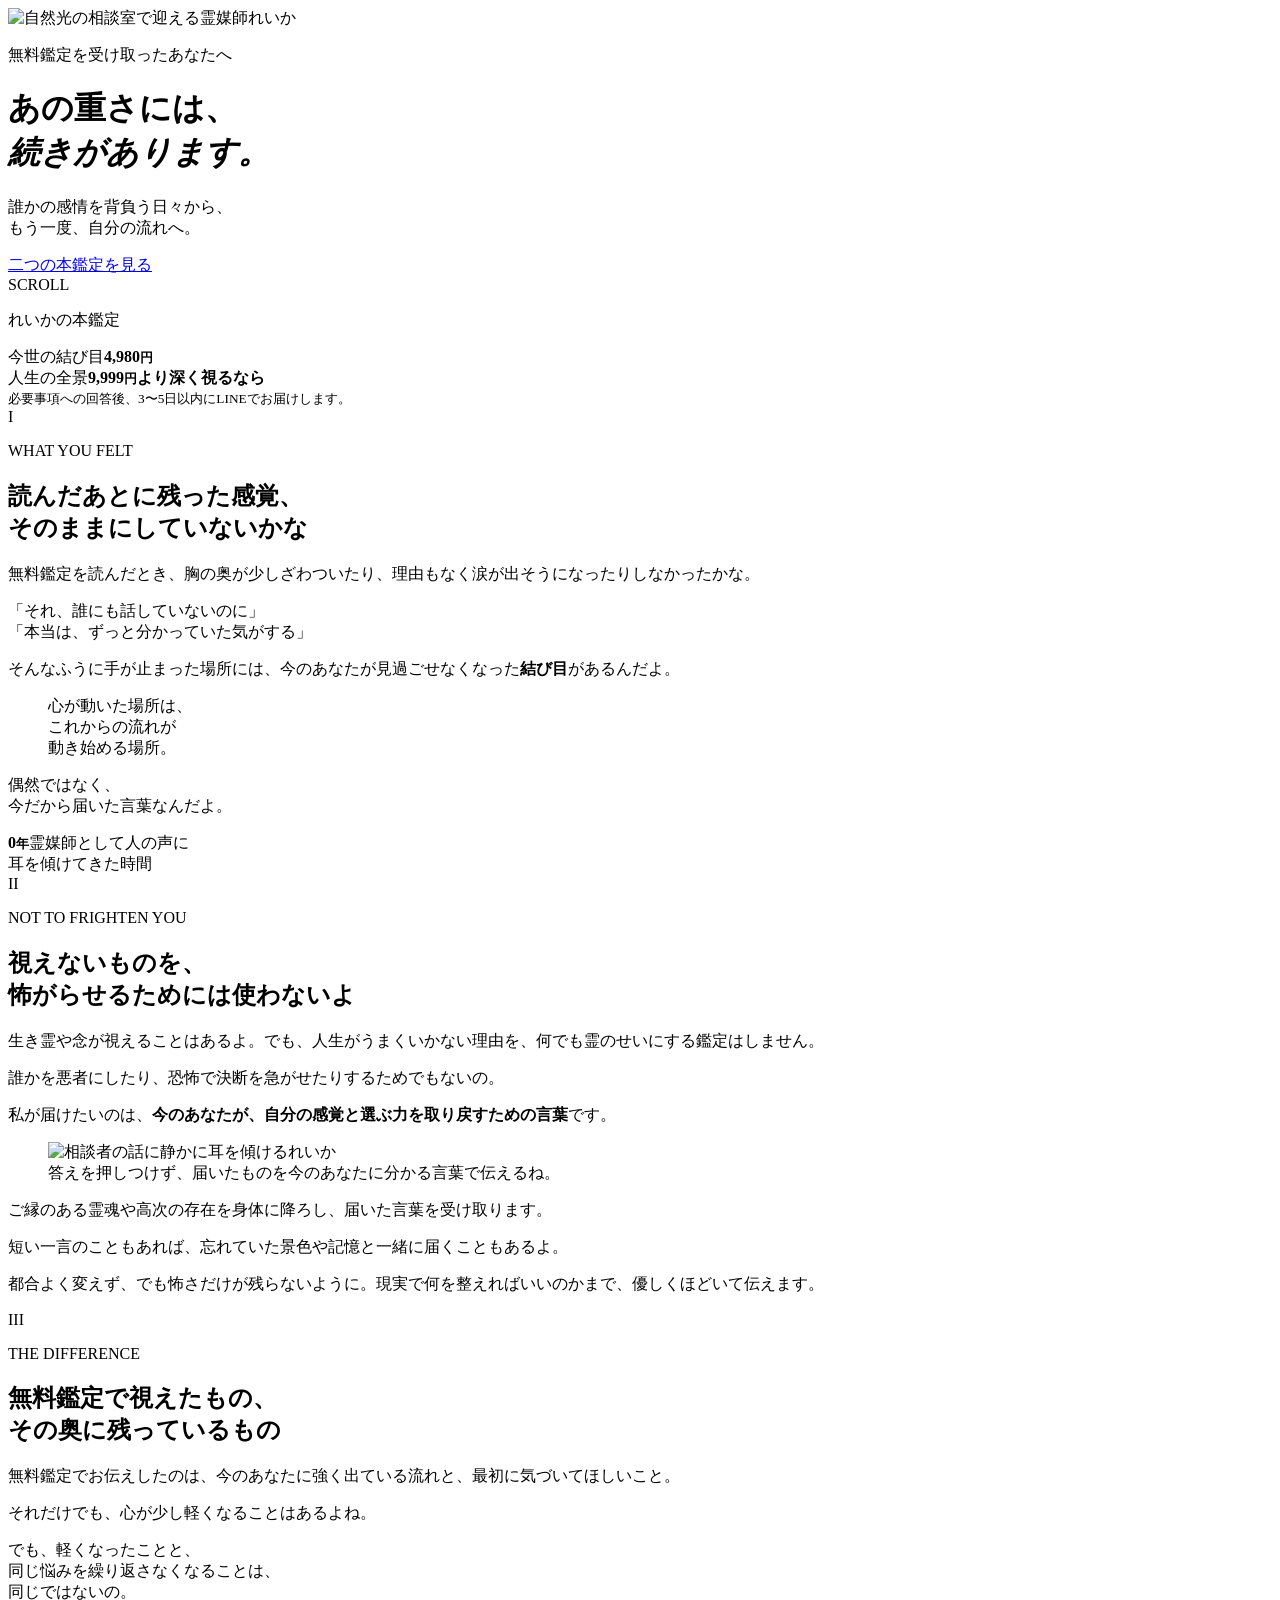
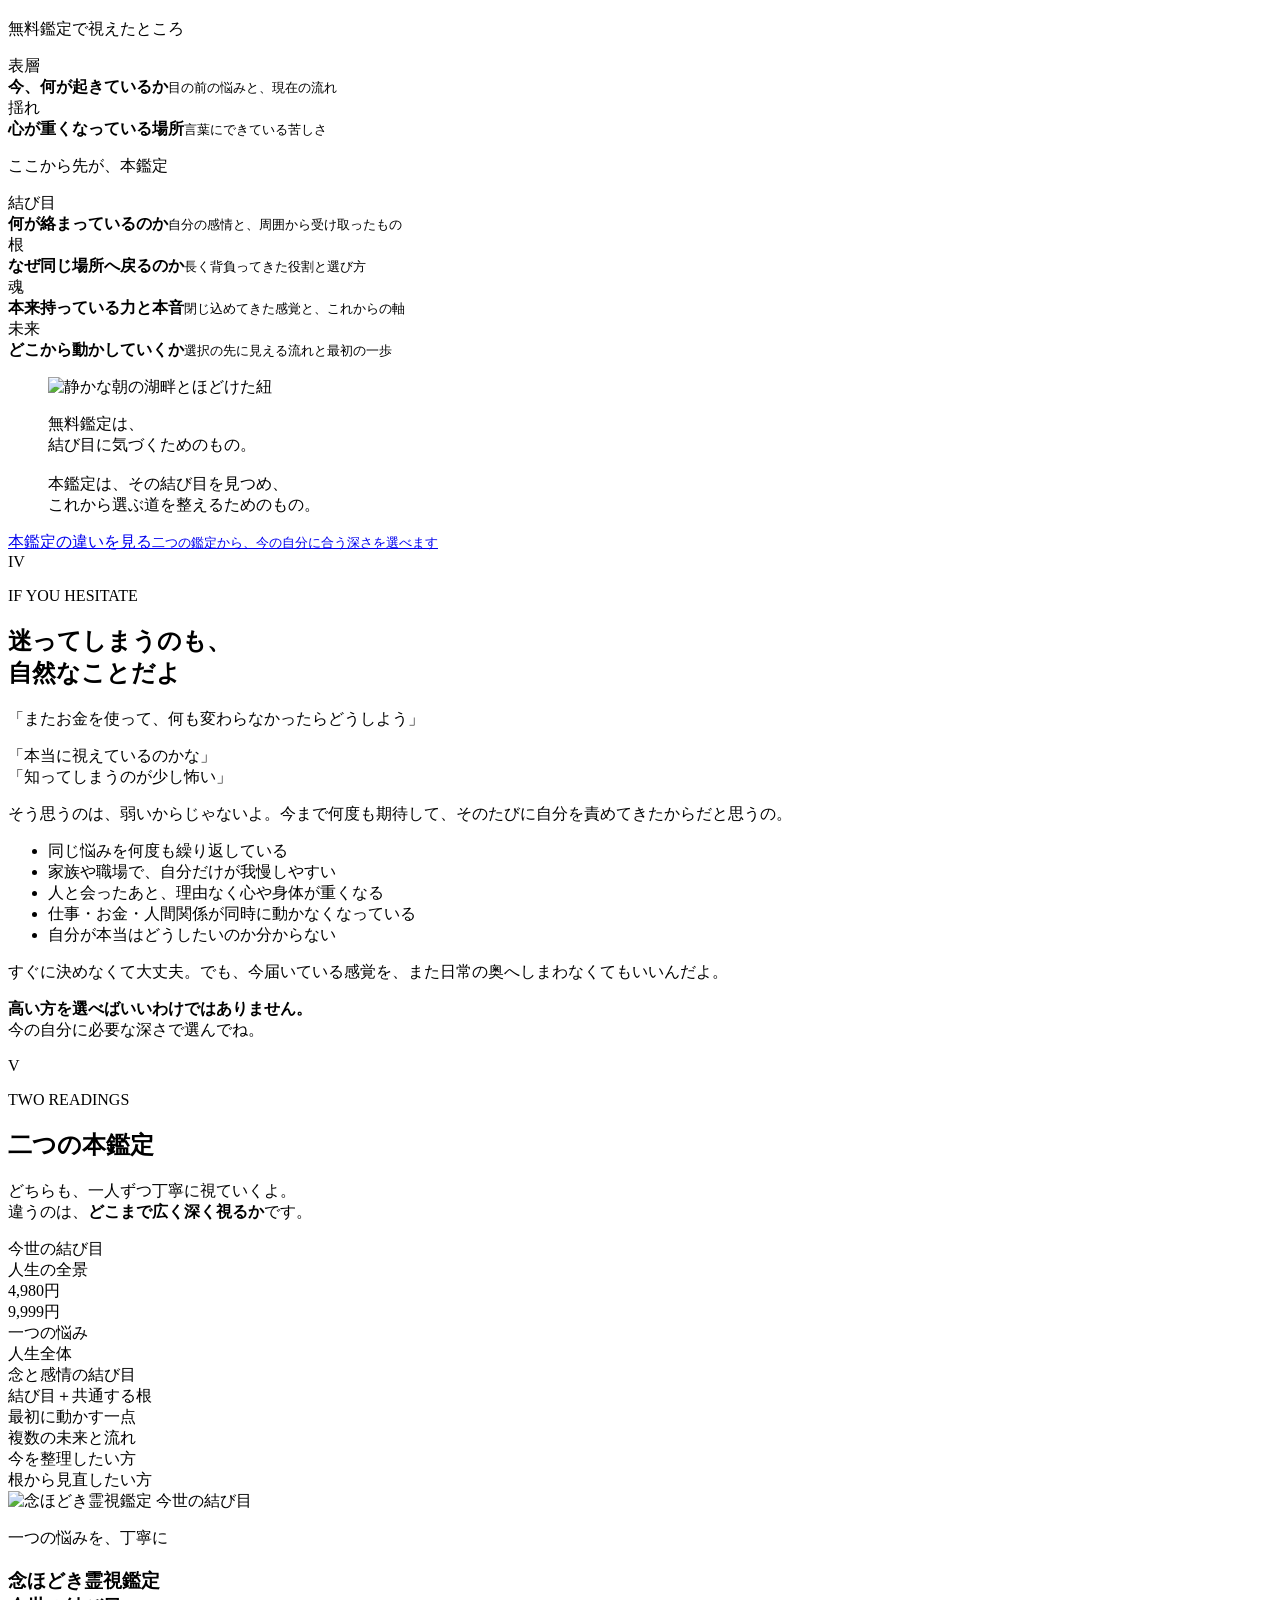
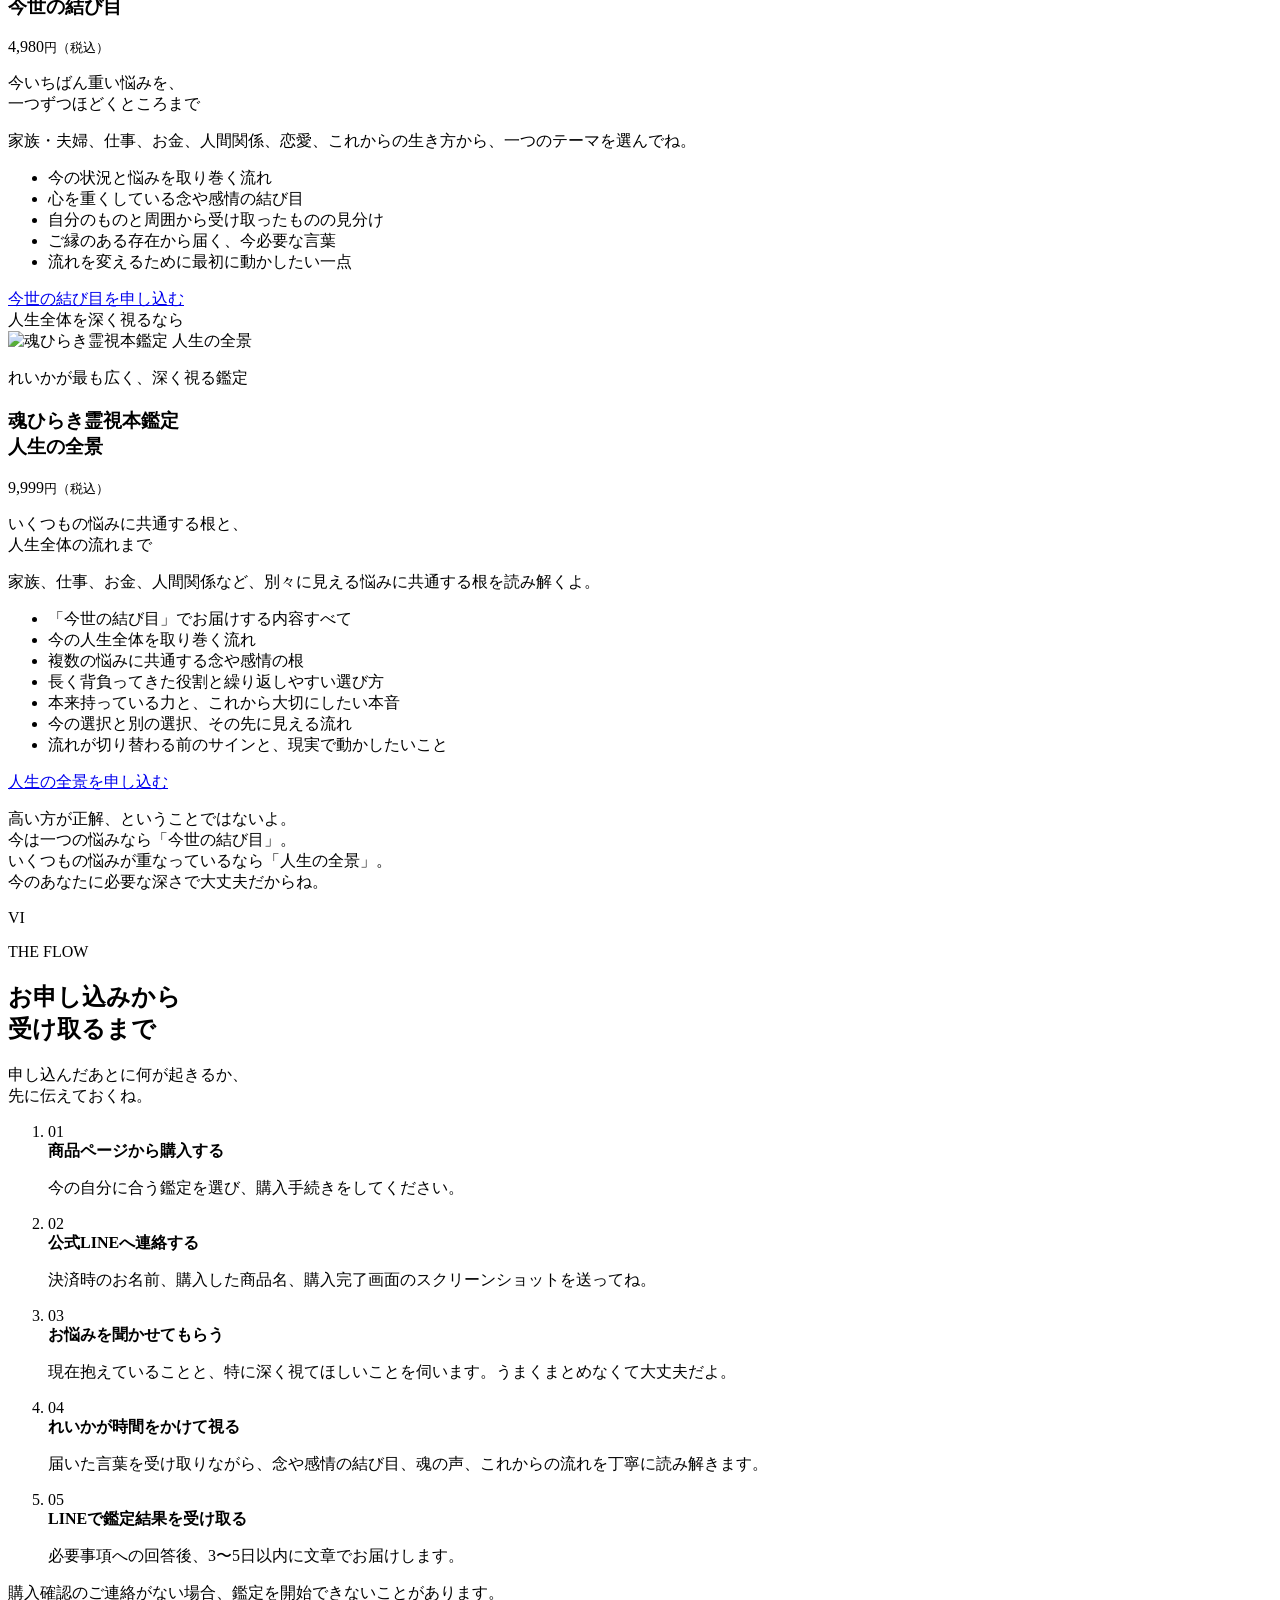
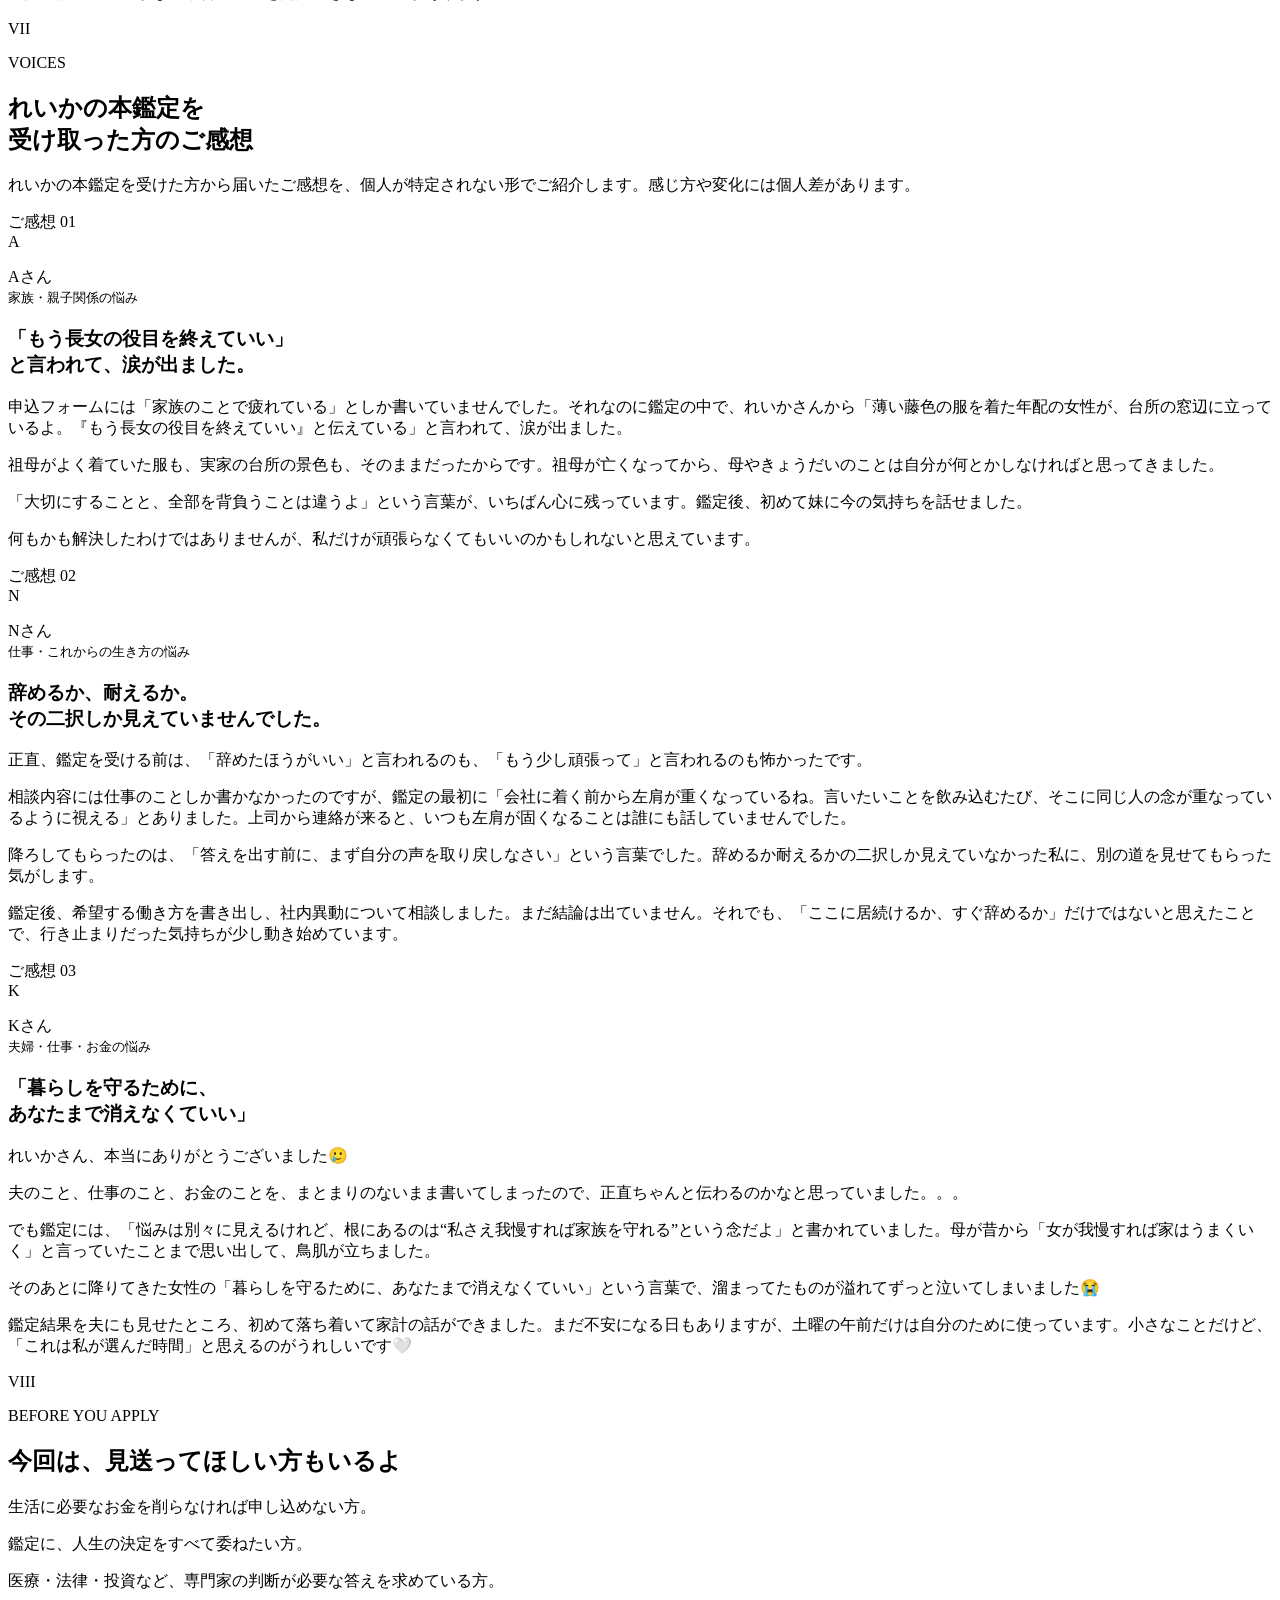
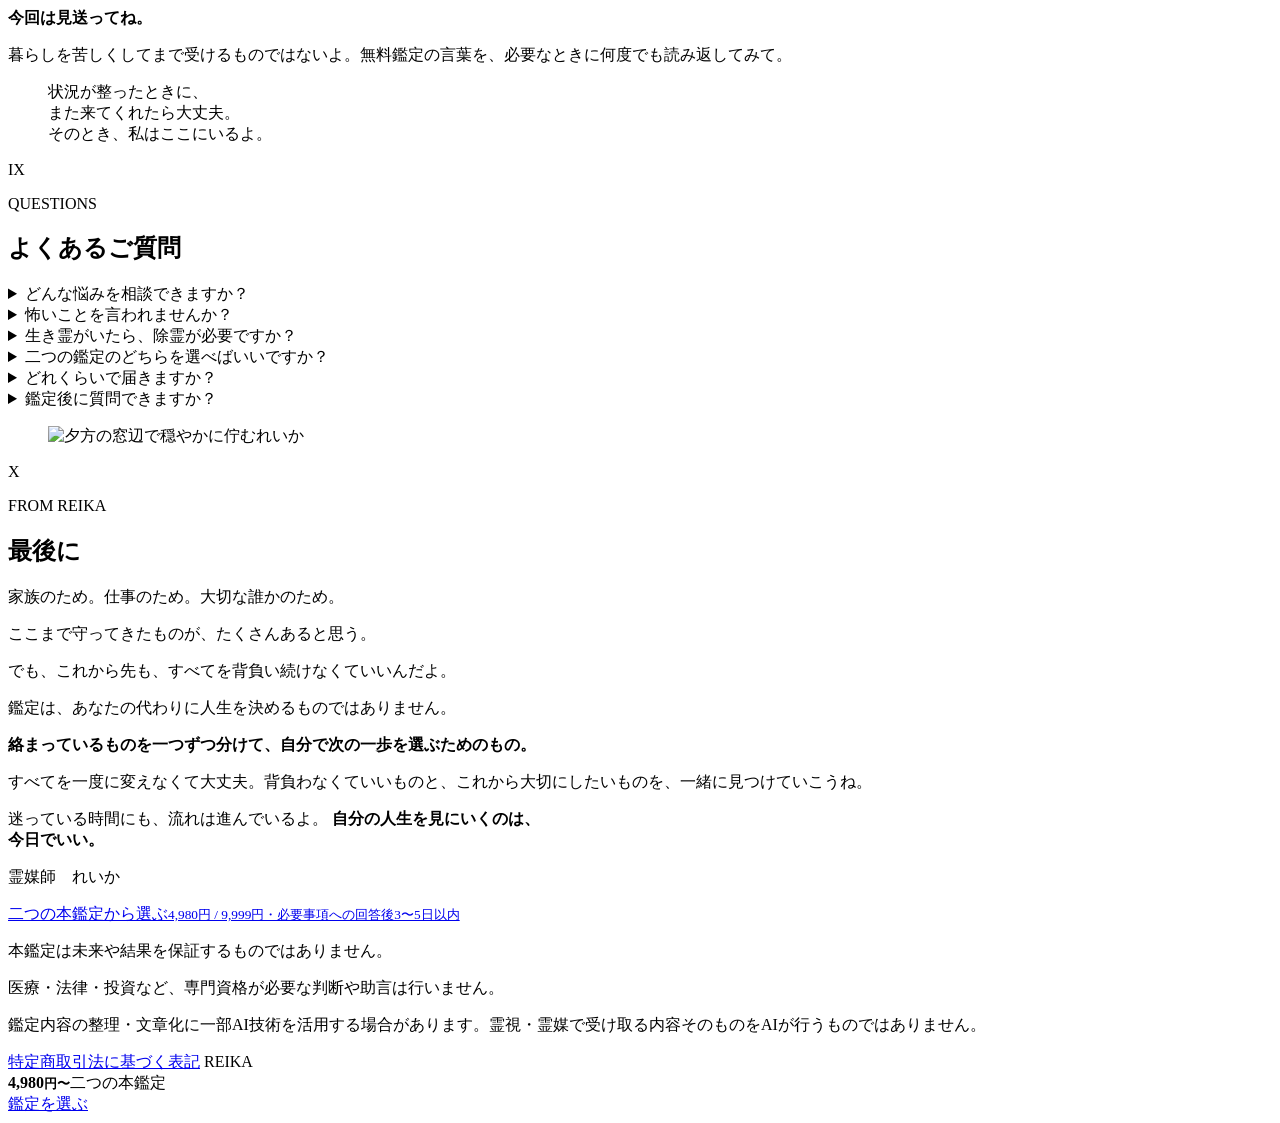
==== index.html @ b79a250b "Initialize Reika landing page" ====
<!doctype html>
<html lang="ja">
<head>
  <meta charset="utf-8">
  <meta name="viewport" content="width=device-width, initial-scale=1, viewport-fit=cover">
  <meta name="description" content="無料鑑定を受け取った方へ。霊媒師れいかが、今の重さの結び目と人生全体の流れを丁寧に視る二つの本鑑定をご案内します。">
  <meta name="theme-color" content="#0b1218">
  <title>れいかの本鑑定｜無料鑑定を受け取ったあなたへ</title>
  <link rel="icon" type="image/svg+xml" href="data:image/svg+xml,%3Csvg%20xmlns='http://www.w3.org/2000/svg'%20viewBox='0%200%2064%2064'%3E%3Crect%20width='64'%20height='64'%20rx='14'%20fill='%230b1218'/%3E%3Cpath%20d='M18%2039c10-19%2025-19%2028-14-10%201-17%207-18%2018'%20fill='none'%20stroke='%23d5bd84'%20stroke-width='3'%20stroke-linecap='round'/%3E%3Ccircle%20cx='42'%20cy='22'%20r='3'%20fill='%23d5bd84'/%3E%3C/svg%3E">
  <link rel="preconnect" href="https://fonts.googleapis.com">
  <link rel="preconnect" href="https://fonts.gstatic.com" crossorigin>
  <link href="https://fonts.googleapis.com/css2?family=Cormorant+Garamond:wght@400;500;600&amp;family=Noto+Sans+JP:wght@400;500;600;700&amp;family=Shippori+Mincho+B1:wght@400;500;600;700;800&amp;display=swap" rel="stylesheet">
  <link rel="stylesheet" href="styles.css">
</head>
<body>
  <div class="progress" aria-hidden="true"><span id="progressBar"></span></div>

  <header class="hero" id="top">
    <div class="hero-photo">
      <img src="assets/reika-trust.jpg" alt="自然光の相談室で迎える霊媒師れいか" width="1536" height="1024">
    </div>
    <div class="hero-copy reveal">
      <p class="kicker">無料鑑定を受け取ったあなたへ</p>
      <h1>あの重さには、<br><em>続きがあります。</em></h1>
      <p class="hero-lead">誰かの感情を背負う日々から、<br>もう一度、自分の流れへ。</p>
      <a class="ghost-link" href="#readings">二つの本鑑定を見る</a>
      <div class="scroll" aria-hidden="true"><span>SCROLL</span><i></i></div>
    </div>
  </header>

  <aside class="price-peek reveal" aria-label="本鑑定の価格">
    <p>れいかの本鑑定</p>
    <div class="peek-grid">
      <div><span>今世の結び目</span><strong>4,980<small>円</small></strong></div>
      <div class="featured"><span>人生の全景</span><strong>9,999<small>円</small></strong><b>より深く視るなら</b></div>
    </div>
    <small>必要事項への回答後、3〜5日以内にLINEでお届けします。</small>
  </aside>

  <main>
    <section class="section ink-blue">
      <div class="wrap">
        <div class="chapter">I</div>
        <p class="eyebrow">WHAT YOU FELT</p>
        <h2>読んだあとに残った感覚、<br>そのままにしていないかな</h2>
        <div class="gold-line"></div>
        <div class="copy reveal">
          <p>無料鑑定を読んだとき、胸の奥が少しざわついたり、理由もなく涙が出そうになったりしなかったかな。</p>
          <p>「それ、誰にも話していないのに」<br>「本当は、ずっと分かっていた気がする」</p>
          <p>そんなふうに手が止まった場所には、今のあなたが見過ごせなくなった<strong>結び目</strong>があるんだよ。</p>
        </div>
        <blockquote class="quote reveal">心が動いた場所は、<br>これからの流れが<br>動き始める場所。</blockquote>
        <p class="big reveal">偶然ではなく、<br>今だから届いた言葉なんだよ。</p>
        <div class="stat reveal"><strong><span data-count="25" data-count-duration="1800">0</span><small>年</small></strong><span>霊媒師として人の声に<br>耳を傾けてきた時間</span></div>
      </div>
    </section>

    <div class="pattern" aria-hidden="true"></div>

    <section class="section ink">
      <div class="wrap">
        <div class="chapter">II</div>
        <p class="eyebrow">NOT TO FRIGHTEN YOU</p>
        <h2>視えないものを、<br>怖がらせるためには使わないよ</h2>
        <div class="gold-line"></div>
        <div class="copy reveal">
          <p>生き霊や念が視えることはあるよ。でも、人生がうまくいかない理由を、何でも霊のせいにする鑑定はしません。</p>
          <p>誰かを悪者にしたり、恐怖で決断を急がせたりするためでもないの。</p>
          <p>私が届けたいのは、<strong>今のあなたが、自分の感覚と選ぶ力を取り戻すための言葉</strong>です。</p>
        </div>
        <figure class="full-photo reveal-scale">
          <img src="assets/reika-reading.jpg" alt="相談者の話に静かに耳を傾けるれいか" width="1536" height="1024" loading="lazy">
          <figcaption>答えを押しつけず、届いたものを今のあなたに分かる言葉で伝えるね。</figcaption>
        </figure>
        <div class="copy reveal">
          <p>ご縁のある霊魂や高次の存在を身体に降ろし、届いた言葉を受け取ります。</p>
          <p>短い一言のこともあれば、忘れていた景色や記憶と一緒に届くこともあるよ。</p>
          <p>都合よく変えず、でも怖さだけが残らないように。現実で何を整えればいいのかまで、優しくほどいて伝えます。</p>
        </div>
      </div>
    </section>

    <section class="section ink-blue reverse">
      <div class="wrap">
        <div class="chapter">III</div>
        <p class="eyebrow">THE DIFFERENCE</p>
        <h2>無料鑑定で視えたもの、<br>その奥に残っているもの</h2>
        <div class="gold-line"></div>
        <div class="copy reveal">
          <p>無料鑑定でお伝えしたのは、今のあなたに強く出ている流れと、最初に気づいてほしいこと。</p>
          <p>それだけでも、心が少し軽くなることはあるよね。</p>
        </div>
        <p class="big reveal">でも、軽くなったことと、<br>同じ悩みを繰り返さなくなることは、<br>同じではないの。</p>

        <div class="depth reveal" role="group" aria-label="無料鑑定と本鑑定の違い">
          <p class="depth-label muted">無料鑑定で視えたところ</p>
          <div class="depth-row"><span>表層</span><div><strong>今、何が起きているか</strong><small>目の前の悩みと、現在の流れ</small></div></div>
          <div class="depth-row"><span>揺れ</span><div><strong>心が重くなっている場所</strong><small>言葉にできている苦しさ</small></div></div>
          <p class="depth-label gold">ここから先が、本鑑定</p>
          <div class="depth-row deep"><span>結び目</span><div><strong>何が絡まっているのか</strong><small>自分の感情と、周囲から受け取ったもの</small></div></div>
          <div class="depth-row deep"><span>根</span><div><strong>なぜ同じ場所へ戻るのか</strong><small>長く背負ってきた役割と選び方</small></div></div>
          <div class="depth-row deep"><span>魂</span><div><strong>本来持っている力と本音</strong><small>閉じ込めてきた感覚と、これからの軸</small></div></div>
          <div class="depth-row deep"><span>未来</span><div><strong>どこから動かしていくか</strong><small>選択の先に見える流れと最初の一歩</small></div></div>
        </div>

        <figure class="wide-photo reveal-scale"><img src="assets/reika-lakeside.jpg" alt="静かな朝の湖畔とほどけた紐" width="1536" height="1024" loading="lazy"></figure>
        <blockquote class="quote reveal">無料鑑定は、<br>結び目に気づくためのもの。<br><br>本鑑定は、その結び目を見つめ、<br>これから選ぶ道を整えるためのもの。</blockquote>
        <a class="cta primary reveal" href="#readings"><span>本鑑定の違いを見る</span><small>二つの鑑定から、今の自分に合う深さを選べます</small></a>
      </div>
    </section>

    <section class="section ink">
      <div class="wrap">
        <div class="chapter">IV</div>
        <p class="eyebrow">IF YOU HESITATE</p>
        <h2>迷ってしまうのも、<br>自然なことだよ</h2>
        <div class="gold-line"></div>
        <div class="copy reveal">
          <p>「またお金を使って、何も変わらなかったらどうしよう」</p>
          <p>「本当に視えているのかな」<br>「知ってしまうのが少し怖い」</p>
          <p>そう思うのは、弱いからじゃないよ。今まで何度も期待して、そのたびに自分を責めてきたからだと思うの。</p>
        </div>
        <ul class="checklist reveal">
          <li>同じ悩みを何度も繰り返している</li>
          <li>家族や職場で、自分だけが我慢しやすい</li>
          <li>人と会ったあと、理由なく心や身体が重くなる</li>
          <li>仕事・お金・人間関係が同時に動かなくなっている</li>
          <li>自分が本当はどうしたいのか分からない</li>
        </ul>
        <div class="copy reveal">
          <p>すぐに決めなくて大丈夫。でも、今届いている感覚を、また日常の奥へしまわなくてもいいんだよ。</p>
          <p><strong>高い方を選べばいいわけではありません。</strong><br>今の自分に必要な深さで選んでね。</p>
        </div>
      </div>
    </section>

    <section class="section ink-blue" id="readings">
      <div class="wrap">
        <div class="chapter">V</div>
        <p class="eyebrow">TWO READINGS</p>
        <h2>二つの本鑑定</h2>
        <div class="gold-line"></div>
        <p class="center reveal">どちらも、一人ずつ丁寧に視ていくよ。<br>違うのは、<strong>どこまで広く深く視るか</strong>です。</p>

        <div class="compare reveal" role="table" aria-label="二つの鑑定の比較">
          <div class="compare-row head" role="row"><div role="columnheader">今世の結び目</div><div role="columnheader">人生の全景</div></div>
          <div class="compare-row price" role="row"><div role="cell">4,980円</div><div role="cell">9,999円</div></div>
          <div class="compare-row" role="row"><div role="cell">一つの悩み</div><div role="cell">人生全体</div></div>
          <div class="compare-row" role="row"><div role="cell">念と感情の結び目</div><div role="cell">結び目＋共通する根</div></div>
          <div class="compare-row" role="row"><div role="cell">最初に動かす一点</div><div role="cell">複数の未来と流れ</div></div>
          <div class="compare-row" role="row"><div role="cell">今を整理したい方</div><div role="cell">根から見直したい方</div></div>
        </div>

        <article class="product reveal">
          <img src="assets/product-knot.jpg" alt="念ほどき霊視鑑定 今世の結び目" width="1254" height="1254" loading="lazy">
          <p class="product-label">一つの悩みを、丁寧に</p>
          <h3>念ほどき霊視鑑定<br><span>今世の結び目</span></h3>
          <p class="product-price">4,980<small>円（税込）</small></p>
          <p class="product-goal">今いちばん重い悩みを、<br>一つずつほどくところまで</p>
          <p>家族・夫婦、仕事、お金、人間関係、恋愛、これからの生き方から、一つのテーマを選んでね。</p>
          <ul>
            <li>今の状況と悩みを取り巻く流れ</li>
            <li>心を重くしている念や感情の結び目</li>
            <li>自分のものと周囲から受け取ったものの見分け</li>
            <li>ご縁のある存在から届く、今必要な言葉</li>
            <li>流れを変えるために最初に動かしたい一点</li>
          </ul>
          <a class="product-button outline" href="https://pmsdqb4c2p0emj0yagvc.stores.jp/items/6ac32b4bd6906fa122af4d83" target="_blank" rel="noopener">今世の結び目を申し込む</a>
        </article>

        <article class="product recommended reveal">
          <div class="badge">人生全体を深く視るなら</div>
          <img src="assets/product-panorama.jpg" alt="魂ひらき霊視本鑑定 人生の全景" width="1254" height="1254" loading="lazy">
          <p class="product-label">れいかが最も広く、深く視る鑑定</p>
          <h3>魂ひらき霊視本鑑定<br><span>人生の全景</span></h3>
          <p class="product-price">9,999<small>円（税込）</small></p>
          <p class="product-goal">いくつもの悩みに共通する根と、<br>人生全体の流れまで</p>
          <p>家族、仕事、お金、人間関係など、別々に見える悩みに共通する根を読み解くよ。</p>
          <ul>
            <li>「今世の結び目」でお届けする内容すべて</li>
            <li>今の人生全体を取り巻く流れ</li>
            <li>複数の悩みに共通する念や感情の根</li>
            <li>長く背負ってきた役割と繰り返しやすい選び方</li>
            <li>本来持っている力と、これから大切にしたい本音</li>
            <li>今の選択と別の選択、その先に見える流れ</li>
            <li>流れが切り替わる前のサインと、現実で動かしたいこと</li>
          </ul>
          <a class="product-button gold-button" href="https://pmsdqb4c2p0emj0yagvc.stores.jp/items/6ac32dfe7769d3a2902c22bf" target="_blank" rel="noopener">人生の全景を申し込む</a>
        </article>

        <p class="whisper reveal">高い方が正解、ということではないよ。<br>今は一つの悩みなら「今世の結び目」。<br>いくつもの悩みが重なっているなら「人生の全景」。<br>今のあなたに必要な深さで大丈夫だからね。</p>
      </div>
    </section>

    <section class="section pearl">
      <div class="wrap">
        <div class="chapter">VI</div>
        <p class="eyebrow">THE FLOW</p>
        <h2>お申し込みから<br>受け取るまで</h2>
        <div class="gold-line"></div>
        <p class="center reveal">申し込んだあとに何が起きるか、<br>先に伝えておくね。</p>
        <ol class="steps reveal">
          <li><span>01</span><div><b>商品ページから購入する</b><p>今の自分に合う鑑定を選び、購入手続きをしてください。</p></div></li>
          <li><span>02</span><div><b>公式LINEへ連絡する</b><p>決済時のお名前、購入した商品名、購入完了画面のスクリーンショットを送ってね。</p></div></li>
          <li><span>03</span><div><b>お悩みを聞かせてもらう</b><p>現在抱えていることと、特に深く視てほしいことを伺います。うまくまとめなくて大丈夫だよ。</p></div></li>
          <li><span>04</span><div><b>れいかが時間をかけて視る</b><p>届いた言葉を受け取りながら、念や感情の結び目、魂の声、これからの流れを丁寧に読み解きます。</p></div></li>
          <li><span>05</span><div><b>LINEで鑑定結果を受け取る</b><p>必要事項への回答後、3〜5日以内に文章でお届けします。</p></div></li>
        </ol>
        <p class="note reveal">購入確認のご連絡がない場合、鑑定を開始できないことがあります。</p>
      </div>
    </section>

    <section class="section voices-section">
      <div class="wrap">
        <div class="chapter">VII</div>
        <p class="eyebrow">VOICES</p>
        <h2>れいかの本鑑定を<br>受け取った方のご感想</h2>
        <div class="gold-line"></div>
        <p class="voice-disclaimer reveal">れいかの本鑑定を受けた方から届いたご感想を、個人が特定されない形でご紹介します。感じ方や変化には個人差があります。</p>

        <article class="voice-card reveal">
          <div class="voice-card-head">
            <span class="voice-label">ご感想 01</span>
            <div class="voice-person"><span class="voice-avatar">A</span><p class="voice-meta">Aさん<br><small>家族・親子関係の悩み</small></p></div>
          </div>
          <h3>「もう長女の役目を終えていい」<br>と言われて、涙が出ました。</h3>
          <p>申込フォームには「家族のことで疲れている」としか書いていませんでした。それなのに鑑定の中で、れいかさんから「薄い藤色の服を着た年配の女性が、台所の窓辺に立っているよ。『もう長女の役目を終えていい』と伝えている」と言われて、涙が出ました。</p>
          <p>祖母がよく着ていた服も、実家の台所の景色も、そのままだったからです。祖母が亡くなってから、母やきょうだいのことは自分が何とかしなければと思ってきました。</p>
          <p>「大切にすることと、全部を背負うことは違うよ」という言葉が、いちばん心に残っています。鑑定後、初めて妹に今の気持ちを話せました。</p>
          <p>何もかも解決したわけではありませんが、私だけが頑張らなくてもいいのかもしれないと思えています。</p>
        </article>

        <article class="voice-card reveal">
          <div class="voice-card-head">
            <span class="voice-label">ご感想 02</span>
            <div class="voice-person"><span class="voice-avatar">N</span><p class="voice-meta">Nさん<br><small>仕事・これからの生き方の悩み</small></p></div>
          </div>
          <h3>辞めるか、耐えるか。<br>その二択しか見えていませんでした。</h3>
          <p>正直、鑑定を受ける前は、「辞めたほうがいい」と言われるのも、「もう少し頑張って」と言われるのも怖かったです。</p>
          <p>相談内容には仕事のことしか書かなかったのですが、鑑定の最初に「会社に着く前から左肩が重くなっているね。言いたいことを飲み込むたび、そこに同じ人の念が重なっているように視える」とありました。上司から連絡が来ると、いつも左肩が固くなることは誰にも話していませんでした。</p>
          <p>降ろしてもらったのは、「答えを出す前に、まず自分の声を取り戻しなさい」という言葉でした。辞めるか耐えるかの二択しか見えていなかった私に、別の道を見せてもらった気がします。</p>
          <p>鑑定後、希望する働き方を書き出し、社内異動について相談しました。まだ結論は出ていません。それでも、「ここに居続けるか、すぐ辞めるか」だけではないと思えたことで、行き止まりだった気持ちが少し動き始めています。</p>
        </article>

        <article class="voice-card reveal">
          <div class="voice-card-head">
            <span class="voice-label">ご感想 03</span>
            <div class="voice-person"><span class="voice-avatar">K</span><p class="voice-meta">Kさん<br><small>夫婦・仕事・お金の悩み</small></p></div>
          </div>
          <h3>「暮らしを守るために、<br>あなたまで消えなくていい」</h3>
          <p>れいかさん、本当にありがとうございました🥲</p>
          <p>夫のこと、仕事のこと、お金のことを、まとまりのないまま書いてしまったので、正直ちゃんと伝わるのかなと思っていました。。。</p>
          <p>でも鑑定には、「悩みは別々に見えるけれど、根にあるのは“私さえ我慢すれば家族を守れる”という念だよ」と書かれていました。母が昔から「女が我慢すれば家はうまくいく」と言っていたことまで思い出して、鳥肌が立ちました。</p>
          <p>そのあとに降りてきた女性の「暮らしを守るために、あなたまで消えなくていい」という言葉で、溜まってたものが溢れてずっと泣いてしまいました😭</p>
          <p>鑑定結果を夫にも見せたところ、初めて落ち着いて家計の話ができました。まだ不安になる日もありますが、土曜の午前だけは自分のために使っています。小さなことだけど、「これは私が選んだ時間」と思えるのがうれしいです🤍</p>
        </article>
      </div>
    </section>

    <section class="section ink">
      <div class="wrap">
        <div class="chapter">VIII</div>
        <p class="eyebrow">BEFORE YOU APPLY</p>
        <h2>今回は、見送ってほしい方もいるよ</h2>
        <div class="gold-line"></div>
        <div class="copy reveal">
          <p>生活に必要なお金を削らなければ申し込めない方。</p>
          <p>鑑定に、人生の決定をすべて委ねたい方。</p>
          <p>医療・法律・投資など、専門家の判断が必要な答えを求めている方。</p>
          <p><strong>今回は見送ってね。</strong></p>
          <p>暮らしを苦しくしてまで受けるものではないよ。無料鑑定の言葉を、必要なときに何度でも読み返してみて。</p>
        </div>
        <blockquote class="quote reveal">状況が整ったときに、<br>また来てくれたら大丈夫。<br>そのとき、私はここにいるよ。</blockquote>
      </div>
    </section>

    <section class="section ink-blue">
      <div class="wrap">
        <div class="chapter">IX</div>
        <p class="eyebrow">QUESTIONS</p>
        <h2>よくあるご質問</h2>
        <div class="gold-line"></div>
        <div class="faqs reveal">
          <details><summary>どんな悩みを相談できますか？</summary><p>家族、夫婦、親子、仕事、お金、人間関係、恋愛、これからの生き方などを相談できます。「今世の結び目」は一つのテーマ、「人生の全景」は複数の悩みに向いているよ。</p></details>
          <details><summary>怖いことを言われませんか？</summary><p>怖がらせて動かす鑑定はしないよ。見ないままだと同じ悩みを繰り返しやすい部分は正直に伝えるけれど、誰かを悪者にしたり、未来を一つに決めつけたりはしません。</p></details>
          <details><summary>生き霊がいたら、除霊が必要ですか？</summary><p>不安をあおって追加の商品を勧めることはありません。霊的な見立てだけで原因を決めつけず、今の状況や人間関係も一緒に整理するよ。</p></details>
          <details><summary>二つの鑑定のどちらを選べばいいですか？</summary><p>はっきり視てほしい悩みが一つなら「今世の結び目」。複数の悩みが絡まり、人生全体を見つめ直したいなら「人生の全景」が向いています。</p></details>
          <details><summary>どれくらいで届きますか？</summary><p>必要事項への回答をいただいてから、3〜5日以内に公式LINEのメッセージでお届けします。</p></details>
          <details><summary>鑑定後に質問できますか？</summary><p>追加質問は商品には含まれていません。継続して相談したい方には、必要に応じて伴走サポートをご案内します。</p></details>
        </div>
      </div>
    </section>

    <section class="section closing">
      <figure class="closing-photo"><img src="assets/reika-closing.jpg" alt="夕方の窓辺で穏やかに佇むれいか" width="1536" height="1024" loading="lazy"></figure>
      <div class="wrap">
        <div class="chapter">X</div>
        <p class="eyebrow">FROM REIKA</p>
        <h2>最後に</h2>
        <div class="gold-line"></div>
        <div class="copy reveal">
          <p>家族のため。仕事のため。大切な誰かのため。</p>
          <p>ここまで守ってきたものが、たくさんあると思う。</p>
          <p>でも、これから先も、すべてを背負い続けなくていいんだよ。</p>
          <p>鑑定は、あなたの代わりに人生を決めるものではありません。</p>
          <p><strong>絡まっているものを一つずつ分けて、自分で次の一歩を選ぶためのもの。</strong></p>
          <p>すべてを一度に変えなくて大丈夫。背負わなくていいものと、これから大切にしたいものを、一緒に見つけていこうね。</p>
        </div>
        <div class="closing-message reveal">
          <span>迷っている時間にも、流れは進んでいるよ。</span>
          <strong>自分の人生を見にいくのは、<br>今日でいい。</strong>
        </div>
        <p class="signature reveal">霊媒師　れいか</p>
        <a class="cta primary reveal" href="#readings"><span>二つの本鑑定から選ぶ</span><small>4,980円 / 9,999円・必要事項への回答後3〜5日以内</small></a>
      </div>
    </section>
  </main>

  <footer>
    <p>本鑑定は未来や結果を保証するものではありません。</p>
    <p>医療・法律・投資など、専門資格が必要な判断や助言は行いません。</p>
    <p>鑑定内容の整理・文章化に一部AI技術を活用する場合があります。霊視・霊媒で受け取る内容そのものをAIが行うものではありません。</p>
    <a href="https://pmsdqb4c2p0emj0yagvc.stores.jp/tokushoho" target="_blank" rel="noopener">特定商取引法に基づく表記</a>
    <span>REIKA</span>
  </footer>

  <div class="sticky" id="sticky">
    <div><strong>4,980<small>円〜</small></strong><span>二つの本鑑定</span></div>
    <a href="#readings">鑑定を選ぶ</a>
  </div>

  <script src="script.js"></script>
</body>
</html>
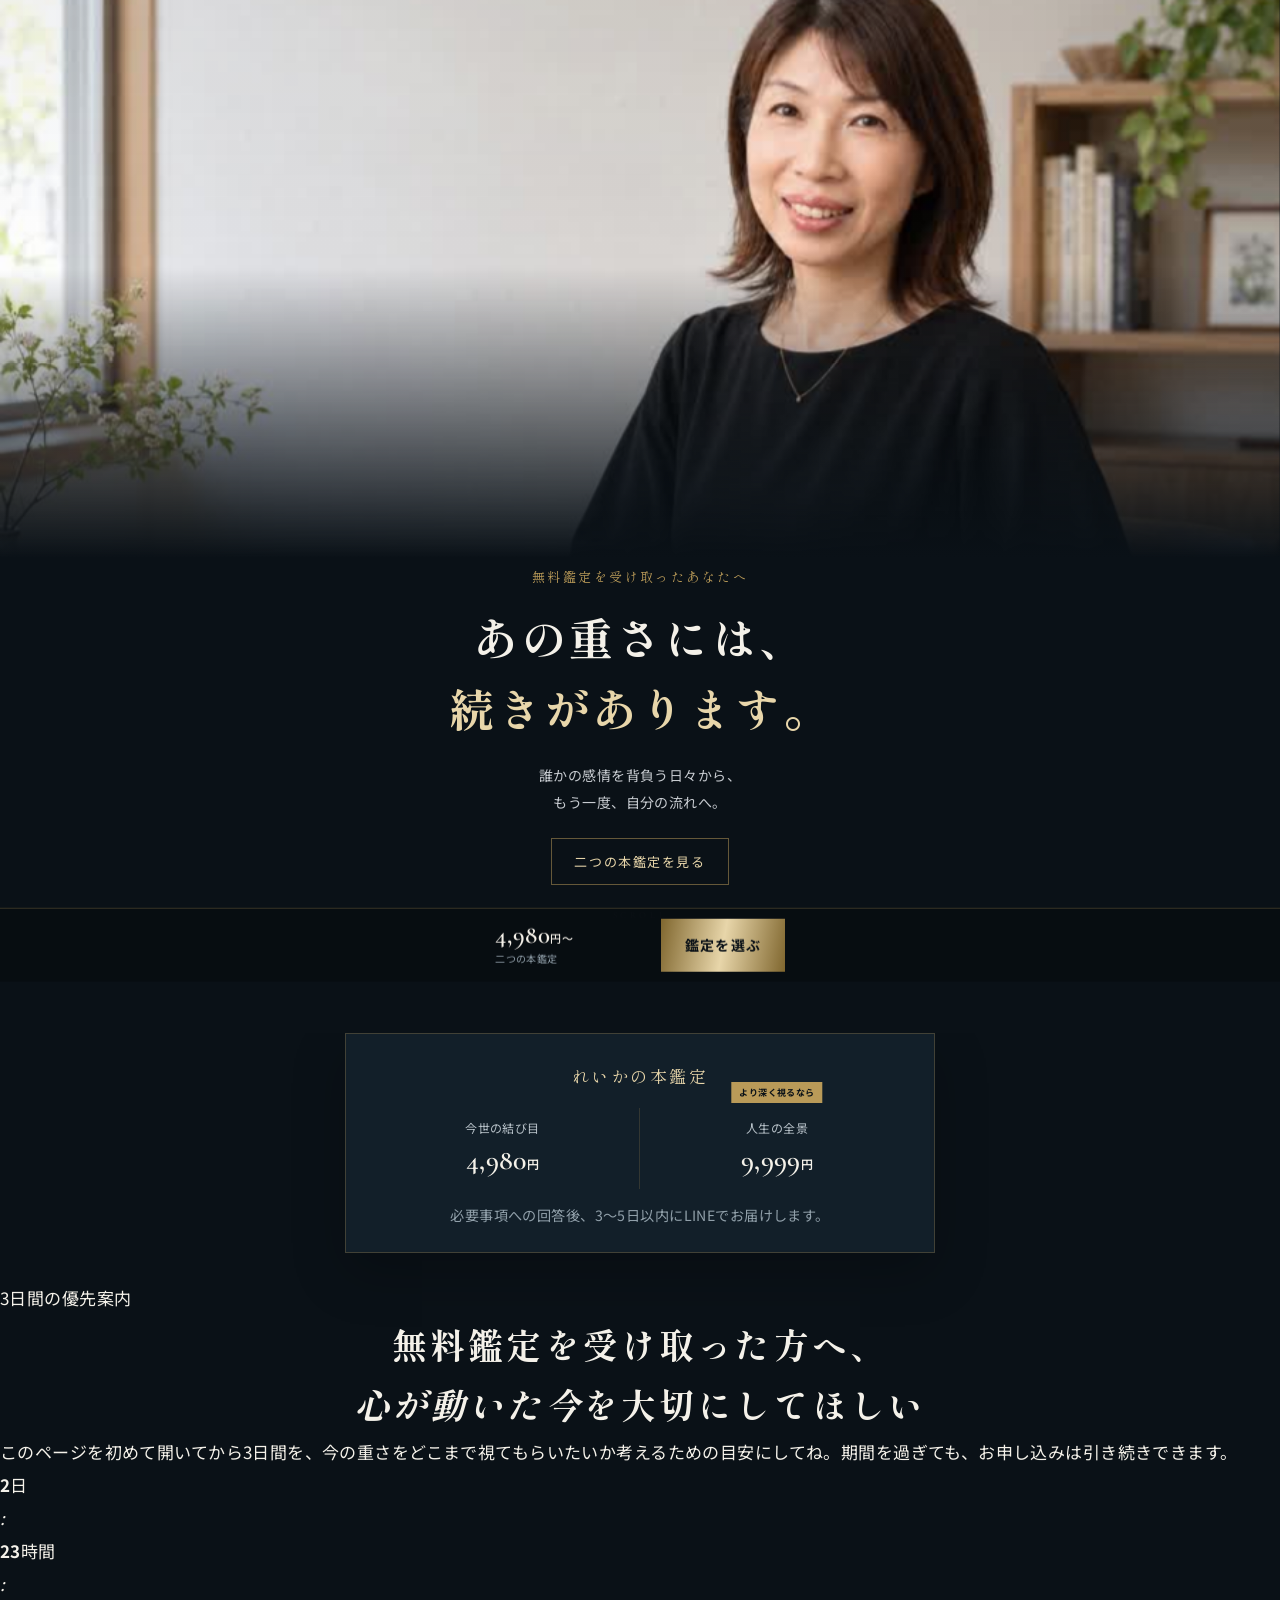
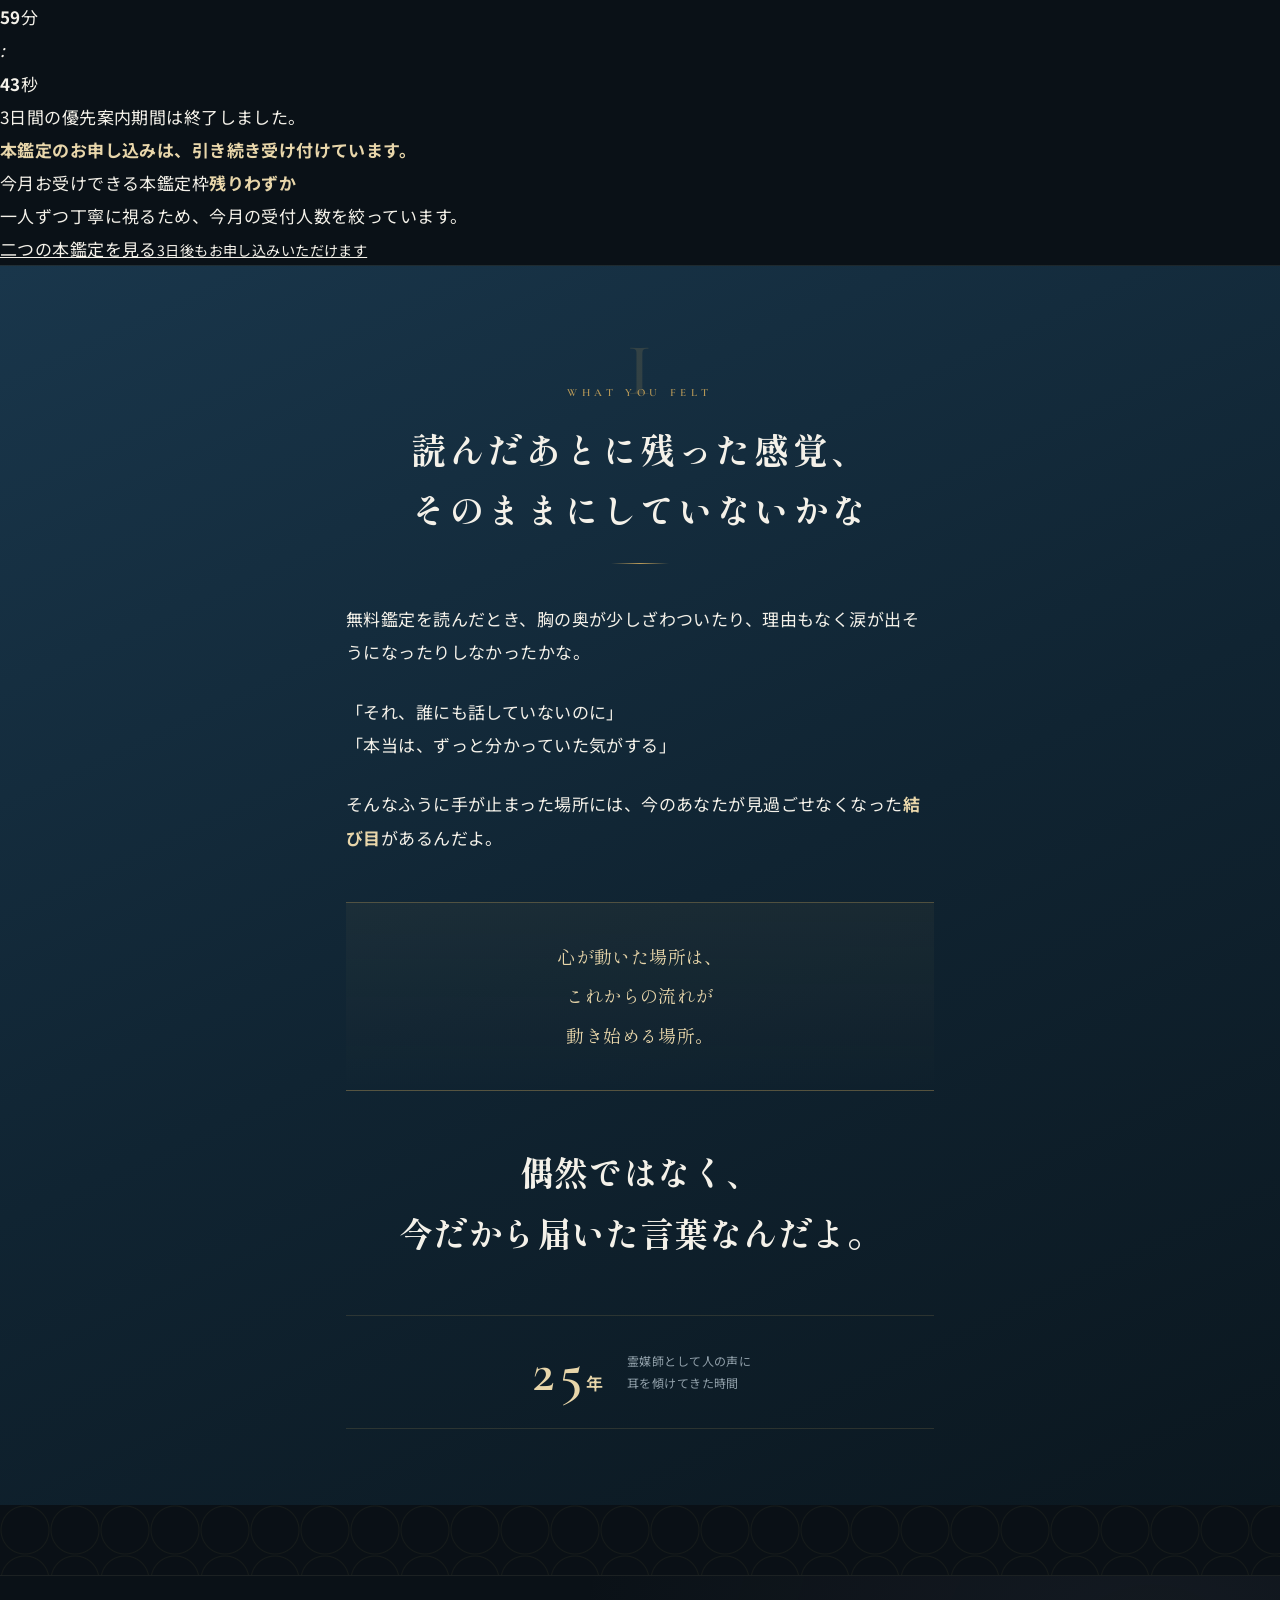
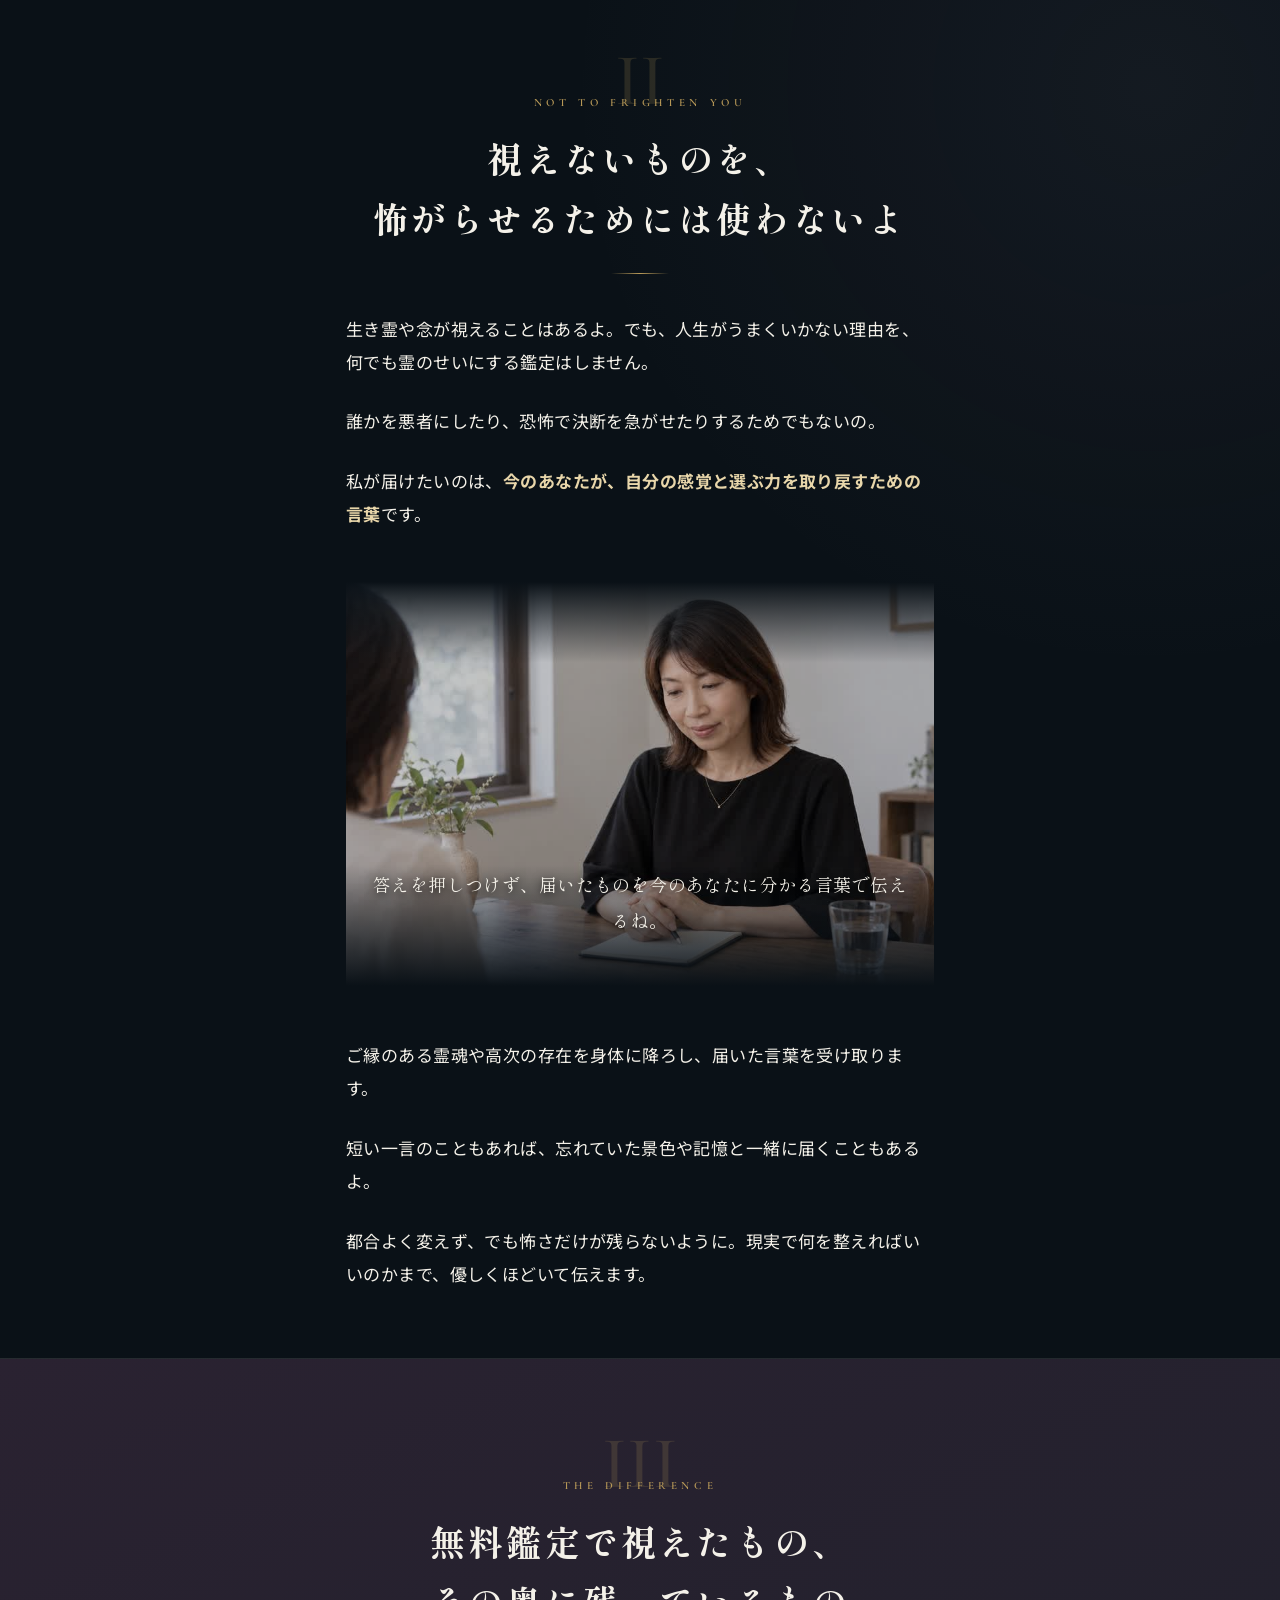
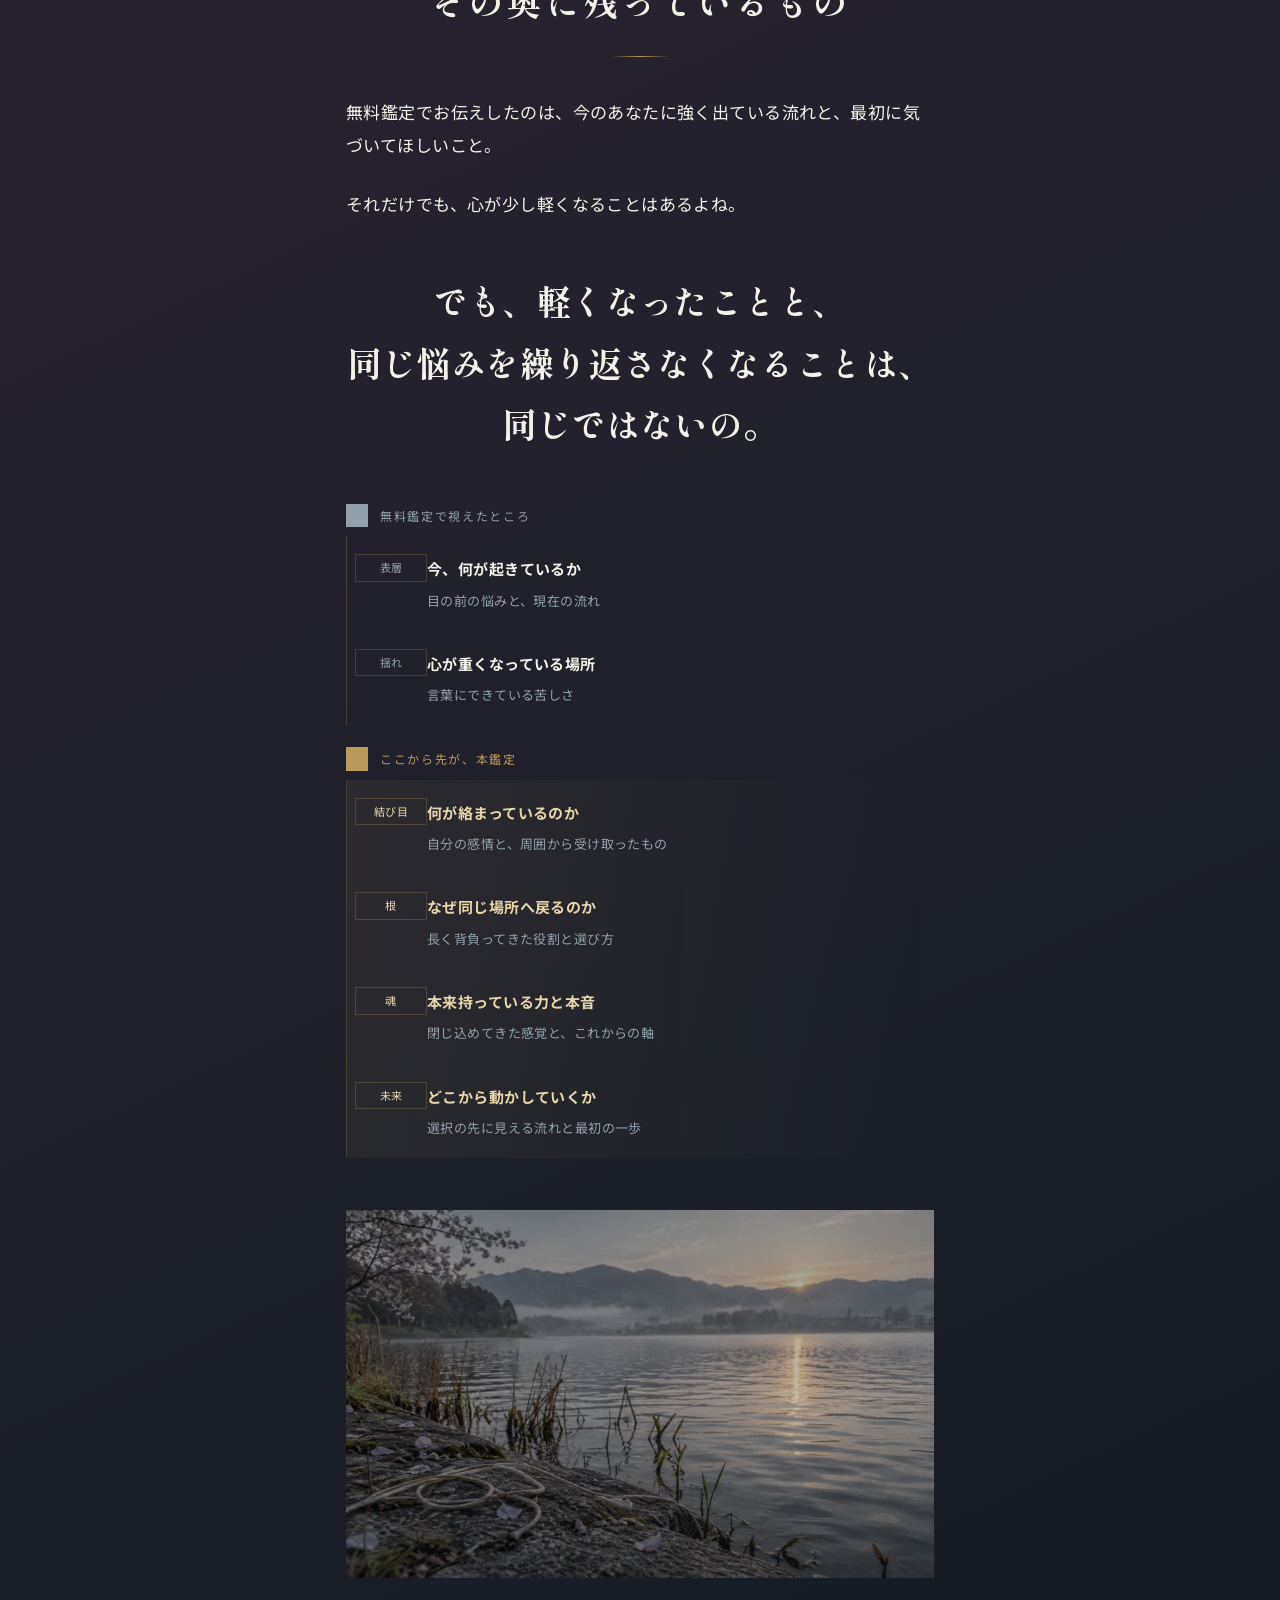
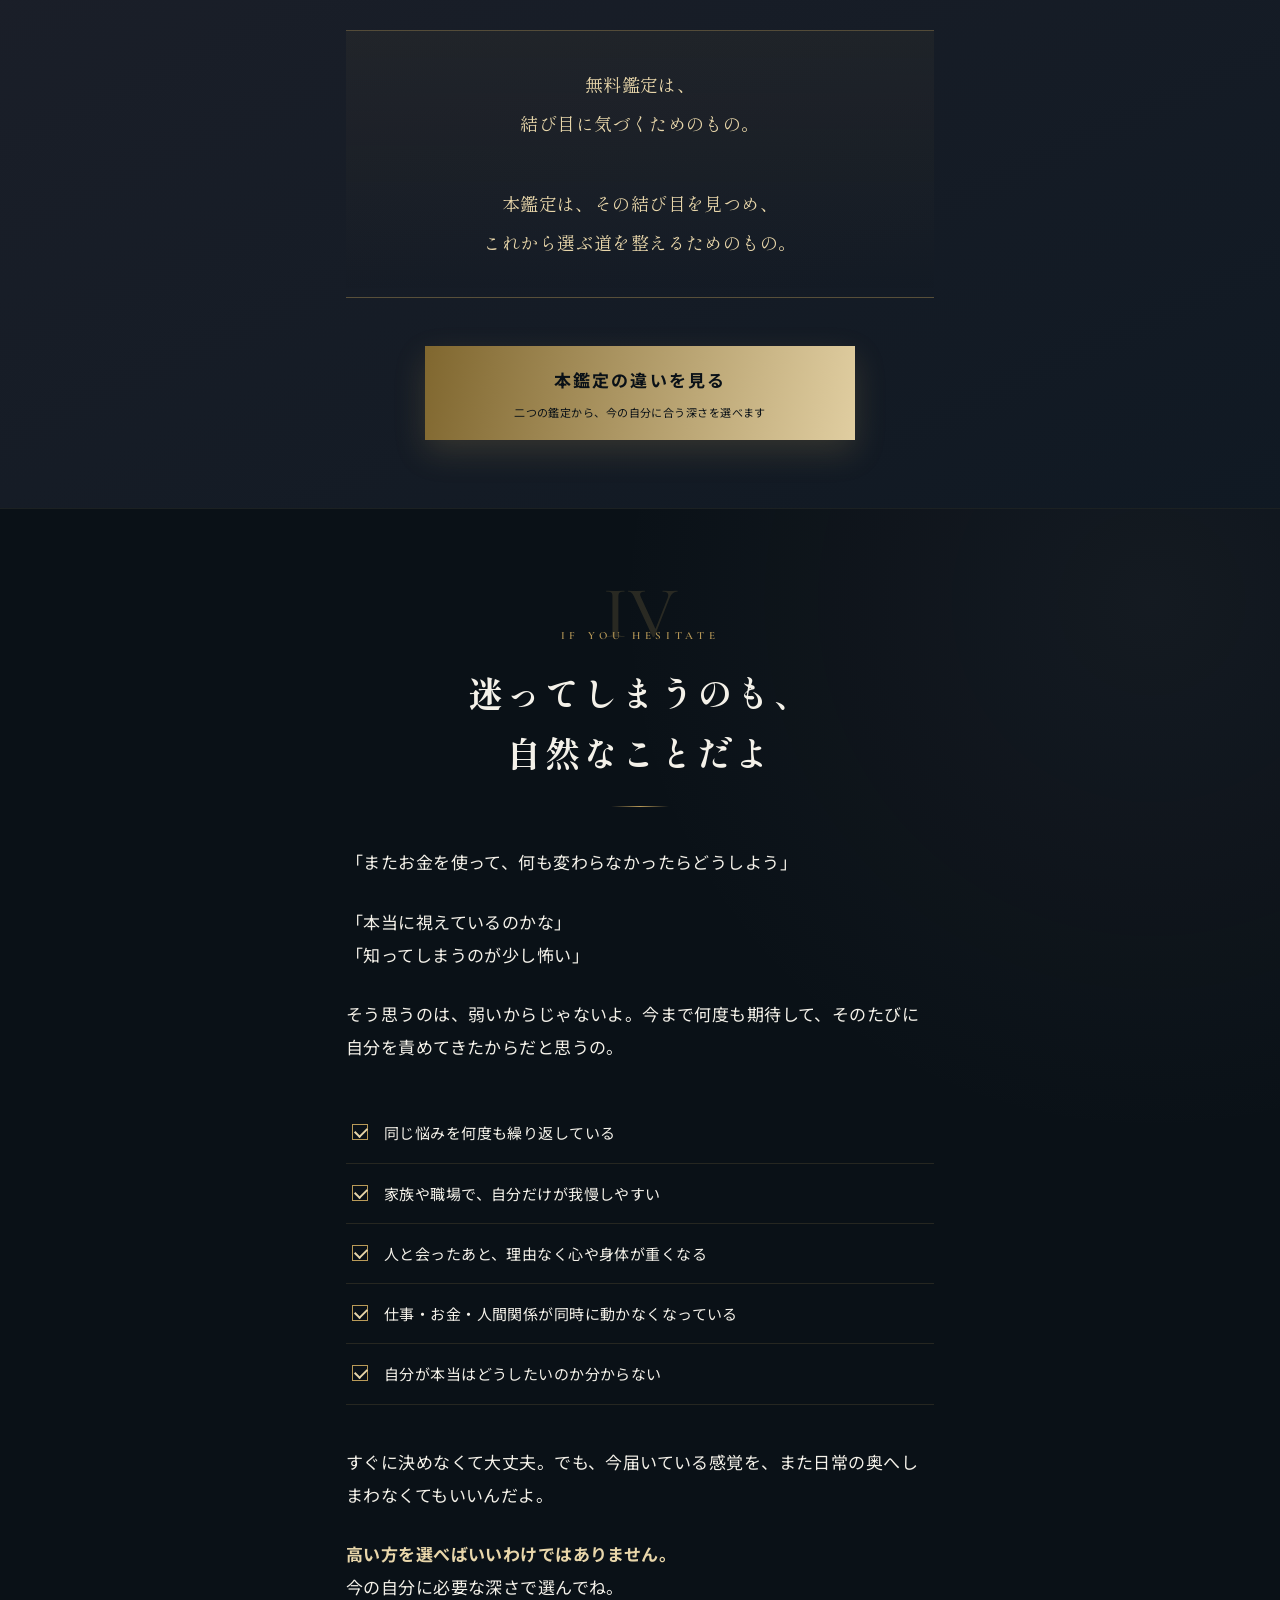
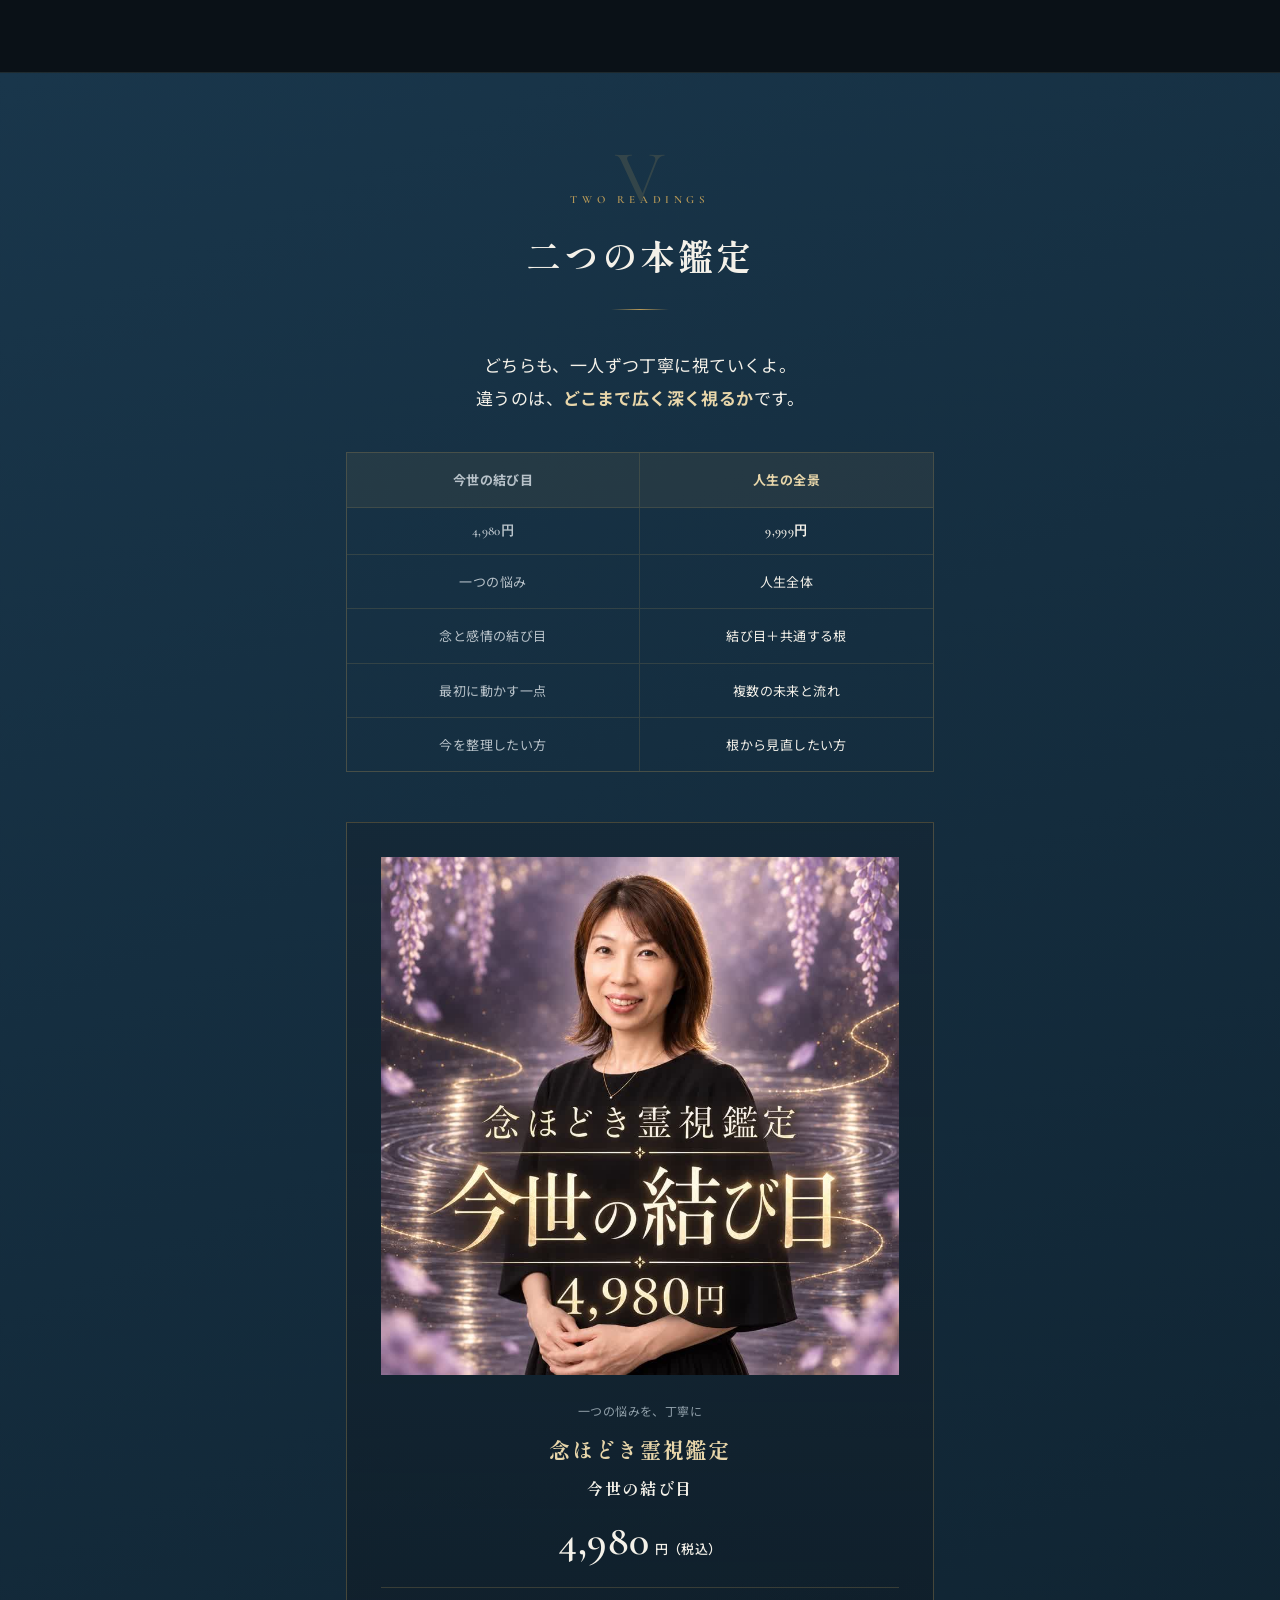
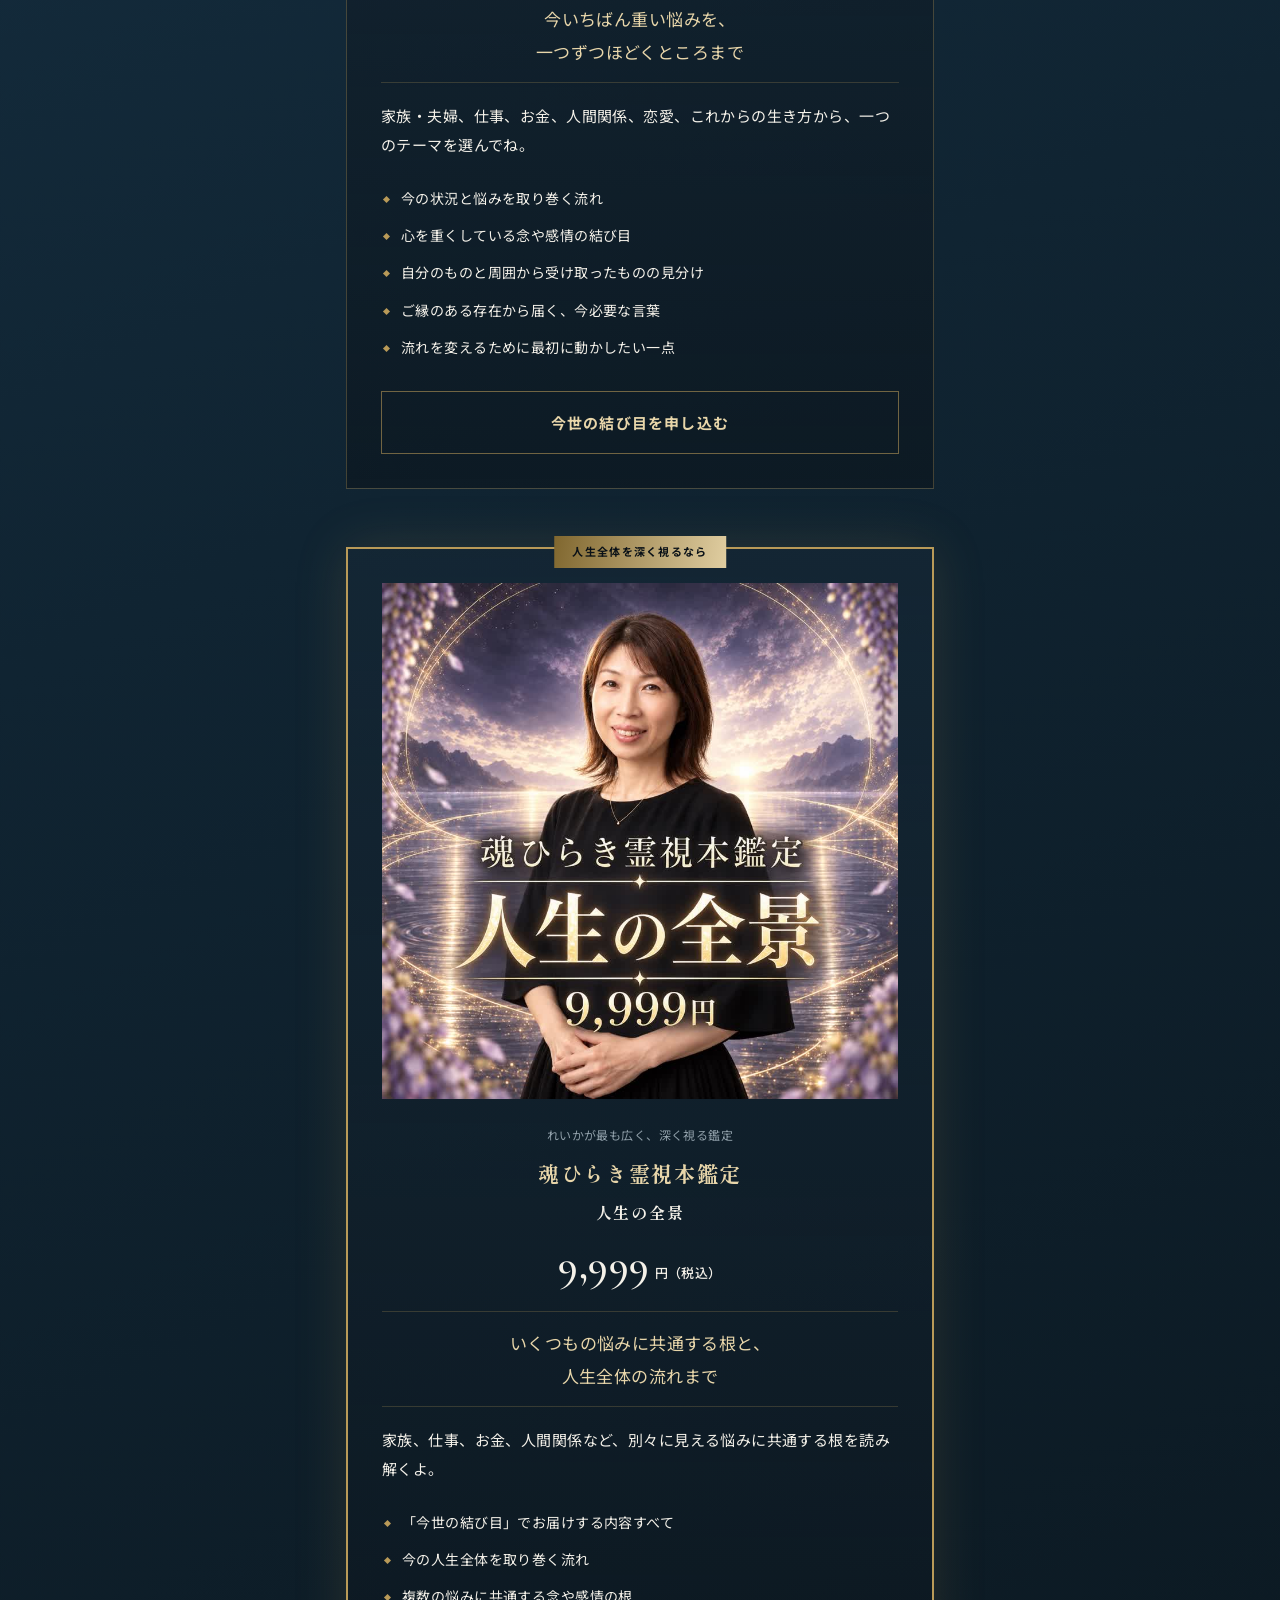
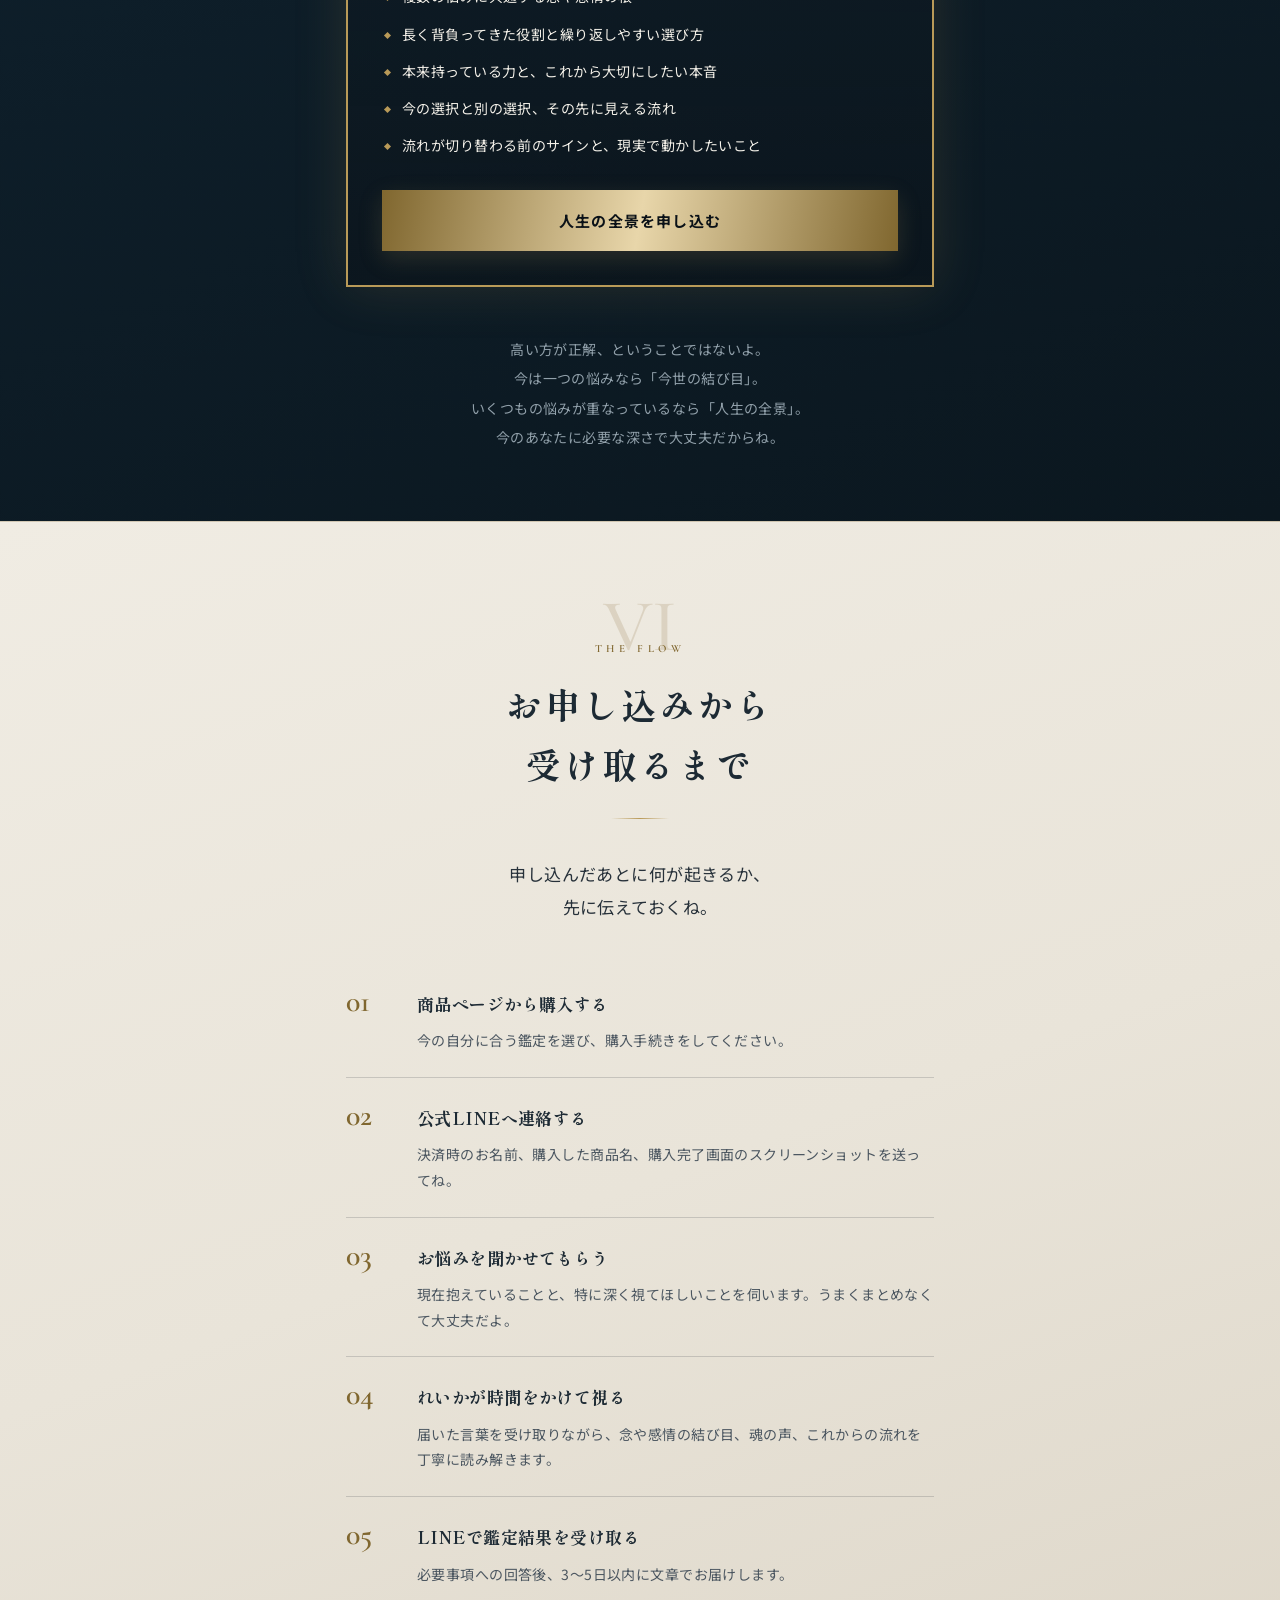
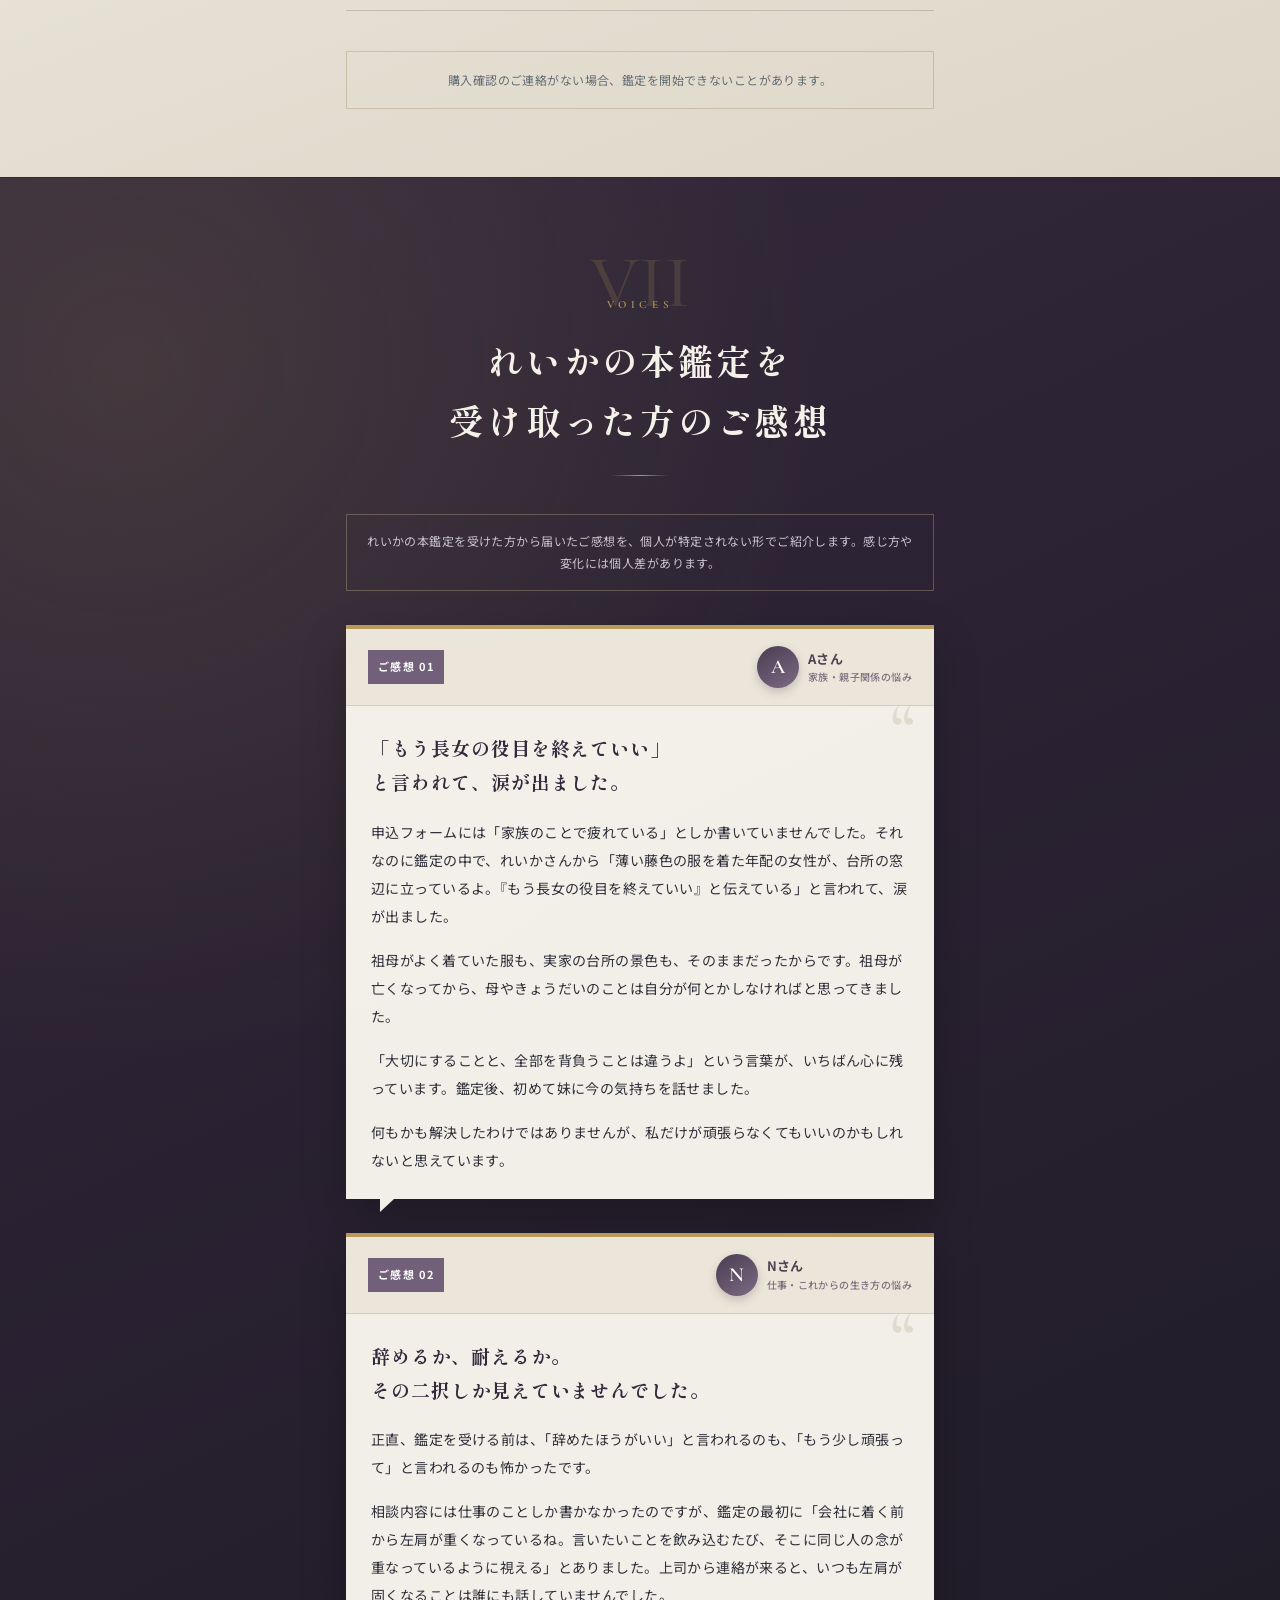
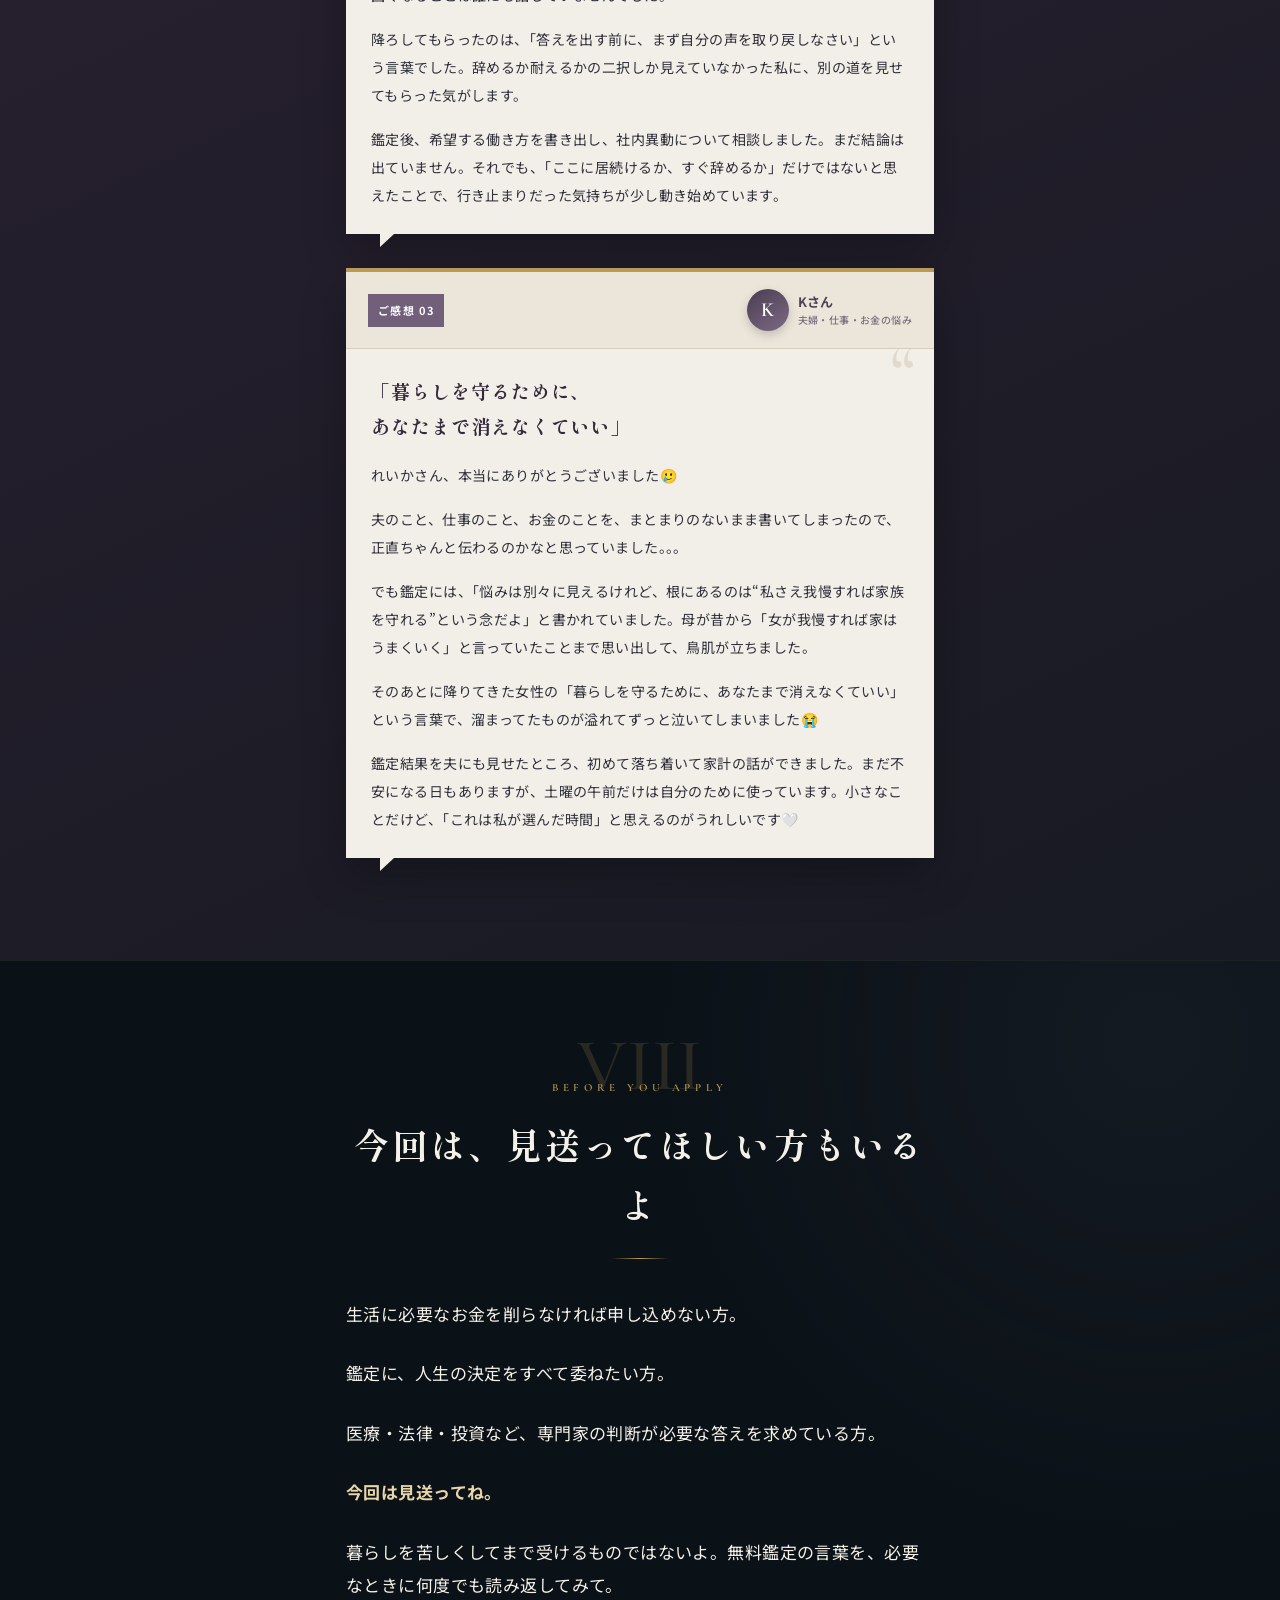
==== commit 0e244ce2: "Add reading page countdown (index.html)" ====
--- a/index.html
+++ b/index.html
@@ -10,9 +10,9 @@
   <link rel="preconnect" href="https://fonts.googleapis.com">
   <link rel="preconnect" href="https://fonts.gstatic.com" crossorigin>
   <link href="https://fonts.googleapis.com/css2?family=Cormorant+Garamond:wght@400;500;600&amp;family=Noto+Sans+JP:wght@400;500;600;700&amp;family=Shippori+Mincho+B1:wght@400;500;600;700;800&amp;display=swap" rel="stylesheet">
-  <link rel="stylesheet" href="styles.css">
+  <link rel="stylesheet" href="styles.css?v=20261009-1">
 </head>
-<body>
+<body data-deadline-key="reika_kantei_v1" data-deadline-hours="72">
   <div class="progress" aria-hidden="true"><span id="progressBar"></span></div>
 
   <header class="hero" id="top">
@@ -36,6 +36,27 @@
     </div>
     <small>必要事項への回答後、3〜5日以内にLINEでお届けします。</small>
   </aside>
+
+  <section class="limited-offer" aria-labelledby="limited-title">
+    <div class="limit-box reveal">
+      <span class="limit-tag">3日間の優先案内</span>
+      <h2 id="limited-title">無料鑑定を受け取った方へ、<br><em>心が動いた今</em>を大切にしてほしい</h2>
+      <p>このページを初めて開いてから3日間を、今の重さをどこまで視てもらいたいか考えるための目安にしてね。期間を過ぎても、お申し込みは引き続きできます。</p>
+      <div class="countdown" role="timer" aria-label="優先案内期間の残り時間" aria-live="polite">
+        <div><b data-d>2</b><span>日</span></div><i>:</i>
+        <div><b data-h>23</b><span>時間</span></div><i>:</i>
+        <div><b data-m>59</b><span>分</span></div><i>:</i>
+        <div><b data-s>59</b><span>秒</span></div>
+      </div>
+      <div class="countdown-expired" role="status">3日間の優先案内期間は終了しました。<br><strong>本鑑定のお申し込みは、引き続き受け付けています。</strong></div>
+      <div class="urgency" aria-label="今月お受けできる本鑑定枠の残り状況">
+        <div class="urgency-head"><span>今月お受けできる本鑑定枠</span><strong>残りわずか</strong></div>
+        <div class="urgency-track"><span></span></div>
+        <p>一人ずつ丁寧に視るため、今月の受付人数を絞っています。</p>
+      </div>
+      <a class="limit-cta" href="#readings">二つの本鑑定を見る<small>3日後もお申し込みいただけます</small></a>
+    </div>
+  </section>
 
   <main>
     <section class="section ink-blue">
@@ -329,6 +350,6 @@
     <a href="#readings">鑑定を選ぶ</a>
   </div>
 
-  <script src="script.js"></script>
+  <script src="script.js?v=20261009-3"></script>
 </body>
 </html>
--- a/styles.css
+++ b/styles.css
@@ -0,0 +1,65 @@
+:root{
+  --ink:#0a1117;--ink2:#163044;--ink3:#24425a;--plum:#261f2e;--paper:#f4f1e9;--pearl:#e9e4d9;
+  --gold:#b99a58;--gold-light:#e8d6aa;--gold-dark:#80672f;--purple:#8e839e;
+  --red:#d07865;--muted:#91a0aa;--max:640px;--pad:26px;
+}
+*{box-sizing:border-box;margin:0;padding:0}
+html{scroll-behavior:smooth;-webkit-text-size-adjust:100%}
+body{background:var(--ink);color:var(--paper);font-family:"Noto Sans JP",sans-serif;font-size:16.5px;line-height:1.95;letter-spacing:.025em;overflow-x:hidden;padding-bottom:88px;-webkit-font-smoothing:antialiased}
+img{display:block;width:100%;height:auto}
+a{color:inherit}
+strong{color:var(--gold-light)}
+.progress{position:fixed;z-index:90;top:0;left:0;width:100%;height:2px}.progress span{display:block;width:0;height:100%;background:linear-gradient(90deg,var(--gold-dark),var(--gold-light));box-shadow:0 0 8px rgba(232,214,170,.45)}
+.wrap{width:min(100%,var(--max));margin:0 auto;padding:0 var(--pad)}
+.section{position:relative;padding:68px 0;overflow:hidden;border-top:1px solid rgba(232,214,170,.08)}
+.ink{background:radial-gradient(circle at 90% 8%,rgba(142,131,158,.08),transparent 34%),var(--ink)}
+.ink-blue{background:linear-gradient(155deg,#19364b 0%,#102432 52%,#0b171f 100%)}
+.ink-blue.reverse{background:linear-gradient(155deg,#2a2231 0%,#1d202a 52%,#101923 100%)}
+.pearl{background:linear-gradient(160deg,#f0ece3 0%,var(--pearl) 52%,#ddd6c8 100%);color:#27313a;border-top-color:rgba(128,103,47,.18)}
+.voices-section{background:radial-gradient(circle at 10% 8%,rgba(185,154,88,.15),transparent 28%),linear-gradient(155deg,#33293b 0%,var(--plum) 48%,#171a22 100%)}
+.chapter{font:500 74px/1 "Cormorant Garamond",serif;color:rgba(185,154,88,.18);text-align:center;margin-bottom:-23px}
+.eyebrow{text-align:center;font:600 11px/1.4 "Cormorant Garamond",serif;letter-spacing:.42em;color:var(--gold);margin-bottom:18px}
+h1,h2,h3{font-family:"Shippori Mincho B1",serif}
+h2{text-align:center;font-size:clamp(27px,7.2vw,35px);line-height:1.72;letter-spacing:.09em;font-weight:700}.pearl h2{color:#1d2a34}
+.gold-line{height:1px;width:58px;background:linear-gradient(90deg,transparent,var(--gold),transparent);margin:24px auto 38px}
+.copy p{margin:0 0 1.55em}.copy p:last-child{margin-bottom:0}
+.center{text-align:center;margin-bottom:38px}.big{font-family:"Shippori Mincho B1",serif;text-align:center;font-size:clamp(24px,6.8vw,34px);font-weight:700;line-height:1.8;margin:50px 0;color:var(--paper)}
+.quote{margin:48px 0;padding:34px 22px;border-top:1px solid rgba(185,154,88,.38);border-bottom:1px solid rgba(185,154,88,.38);font-family:"Shippori Mincho B1",serif;color:var(--gold-light);text-align:center;font-size:18px;line-height:2.2;background:linear-gradient(180deg,rgba(185,154,88,.06),transparent)}
+.pattern{height:70px;background-color:var(--ink);background-image:radial-gradient(circle at 25px 25px,transparent 23px,rgba(185,154,88,.11) 24px,transparent 25px);background-size:50px 50px;opacity:.7}
+.hero{min-height:100svh;background:var(--ink);display:flex;flex-direction:column;position:relative}.hero-photo{height:56svh;min-height:390px;overflow:hidden;position:relative}.hero-photo img{height:100%;object-fit:cover;object-position:56% 38%}.hero-photo:after{content:"";position:absolute;inset:0;background:linear-gradient(180deg,rgba(11,18,24,.05),transparent 48%,var(--ink) 100%)}
+.hero-copy{text-align:center;display:flex;flex-direction:column;align-items:center;justify-content:center;flex:1;padding:6px 24px 70px}.kicker{font-family:"Shippori Mincho B1",serif;font-size:13px;letter-spacing:.19em;color:var(--gold);margin-bottom:12px}.hero h1{font-size:clamp(32px,9vw,45px);line-height:1.58;letter-spacing:.06em}.hero h1 em{font-style:normal;color:var(--gold-light)}.hero-lead{font-size:14px;color:#c7cbd0;margin:18px 0 22px}.ghost-link{border:1px solid rgba(185,154,88,.52);padding:10px 22px;text-decoration:none;font-size:13px;letter-spacing:.12em;color:var(--gold-light)}.scroll{display:flex;flex-direction:column;align-items:center;margin-top:26px;color:var(--muted);font:500 9px/1 "Cormorant Garamond",serif;letter-spacing:.4em}.scroll i{display:block;width:1px;height:35px;margin-top:8px;background:linear-gradient(var(--gold),transparent);animation:scroll 2.2s ease-in-out infinite}@keyframes scroll{0%,100%{transform:scaleY(.4);transform-origin:top;opacity:.4}50%{transform:scaleY(1);opacity:1}}
+.price-peek{width:min(calc(100% - 30px),590px);margin:0 auto 28px;padding:25px 20px;background:#121f29;border:1px solid rgba(185,154,88,.28);text-align:center;box-shadow:0 20px 50px rgba(0,0,0,.22)}.price-peek>p{font-family:"Shippori Mincho B1",serif;color:var(--gold-light);letter-spacing:.15em;margin-bottom:15px}.peek-grid{display:grid;grid-template-columns:1fr 1fr;margin-bottom:14px}.peek-grid>div{padding:8px;border-right:1px solid rgba(185,154,88,.2);position:relative}.peek-grid>div:last-child{border:0}.peek-grid span{display:block;font-size:12px;color:#b8c2c9}.peek-grid strong{display:block;font:600 28px/1.5 "Cormorant Garamond",serif;color:var(--paper)}.peek-grid small{font-family:"Noto Sans JP",sans-serif;font-size:12px}.peek-grid b{position:absolute;top:-26px;left:50%;transform:translateX(-50%);font-size:9px;white-space:nowrap;background:var(--gold);color:var(--ink);padding:2px 8px}.price-peek>small{display:block;color:var(--muted);line-height:1.7}
+.stat{display:flex;align-items:center;justify-content:center;gap:24px;margin:52px 0 8px;padding:28px 0;border-top:1px solid rgba(185,154,88,.18);border-bottom:1px solid rgba(185,154,88,.18)}.stat strong{font:600 56px/1 "Cormorant Garamond",serif;color:var(--gold-light)}.stat strong small{font:600 17px/1 "Noto Sans JP",sans-serif}.stat span{font-size:12px;color:var(--muted);line-height:1.8}
+.full-photo{position:relative;margin:52px calc(var(--pad) * -1);overflow:hidden}.full-photo img{aspect-ratio:4/5;object-fit:cover;object-position:50% 48%;filter:saturate(.82) brightness(.77)}.full-photo:after{content:"";position:absolute;inset:0;background:linear-gradient(var(--ink),transparent 20%,transparent 70%,var(--ink))}.full-photo figcaption{position:absolute;z-index:2;left:26px;right:26px;bottom:48px;text-align:center;font-family:"Shippori Mincho B1",serif;font-size:18px;line-height:2;text-shadow:0 2px 10px #000}.wide-photo{margin:52px 0;position:relative;overflow:hidden}.wide-photo img{aspect-ratio:16/10;object-fit:cover;filter:saturate(.75) brightness(.78)}.wide-photo:after{content:"";position:absolute;inset:0;background:linear-gradient(180deg,rgba(11,18,24,.25),transparent,rgba(11,18,24,.35))}
+.depth{margin:46px 0}.depth-label{font-size:12px;letter-spacing:.14em;margin:22px 0 9px;padding-left:12px;border-left:22px solid currentColor}.depth-label.muted{color:var(--muted)}.depth-label.gold{color:var(--gold)}.depth-row{display:grid;grid-template-columns:72px 1fr;border-left:1px solid rgba(185,154,88,.25);padding:18px 8px}.depth-row>span{font-size:11px;color:var(--muted);border:1px solid rgba(185,154,88,.25);align-self:start;text-align:center;padding:2px 4px}.depth-row strong{display:block;font-size:15px;color:var(--paper);margin-bottom:4px}.depth-row small{display:block;color:var(--muted);font-size:13px}.depth-row.deep{background:linear-gradient(90deg,rgba(185,154,88,.08),transparent)}.depth-row.deep>span,.depth-row.deep strong{color:var(--gold-light)}
+.checklist{list-style:none;margin:40px 0}.checklist li{position:relative;padding:15px 4px 15px 38px;border-bottom:1px solid rgba(185,154,88,.16);font-size:15px}.checklist li:before{content:"";position:absolute;left:6px;top:21px;width:14px;height:14px;border:1px solid var(--gold)}.checklist li:after{content:"";position:absolute;left:9px;top:24px;width:10px;height:6px;border-left:2px solid var(--gold-light);border-bottom:2px solid var(--gold-light);transform:rotate(-45deg)}
+.compare{border:1px solid rgba(185,154,88,.3);margin:38px 0 50px}.compare-row{display:grid;grid-template-columns:1fr 1fr;border-bottom:1px solid rgba(185,154,88,.18)}.compare-row:last-child{border:0}.compare-row>div{padding:14px 10px;text-align:center;font-size:13px}.compare-row>div:first-child{border-right:1px solid rgba(185,154,88,.18);color:#b8c2c9}.compare-row.head{background:rgba(185,154,88,.09);font-weight:700}.compare-row.head>div:last-child{color:var(--gold-light)}.compare-row.price{font:600 25px/1.4 "Cormorant Garamond",serif}
+.product{position:relative;margin:34px 0;padding:28px 24px 30px;border:1px solid rgba(185,154,88,.32);background:linear-gradient(180deg,rgba(21,39,53,.78),rgba(11,18,24,.5))}.product.recommended{border:2px solid var(--gold);box-shadow:0 0 50px rgba(185,154,88,.16);margin-top:58px}.product img{aspect-ratio:1;object-fit:cover;margin-bottom:24px}.badge{position:absolute;z-index:2;top:-13px;left:50%;transform:translateX(-50%);white-space:nowrap;background:linear-gradient(100deg,var(--gold-dark),var(--gold-light),var(--gold-dark));color:var(--ink);font-size:11px;font-weight:700;padding:5px 18px;letter-spacing:.12em}.product-label{text-align:center;color:var(--muted);font-size:12px;margin-bottom:8px}.product h3{text-align:center;font-size:21px;line-height:1.75;color:var(--gold-light);letter-spacing:.08em}.product h3 span{font-size:16px;color:var(--paper)}.product-price{text-align:center;font:600 42px/1.3 "Cormorant Garamond",serif;color:var(--paper);margin:10px 0}.product-price small{font:500 13px/1 "Noto Sans JP",sans-serif;margin-left:5px}.product-goal{text-align:center;color:var(--gold-light);padding:14px 0;margin:18px 0;border-top:1px solid rgba(185,154,88,.24);border-bottom:1px solid rgba(185,154,88,.24)}.product>p:not(.product-label,.product-price,.product-goal){font-size:15px;margin-bottom:16px}.product ul{list-style:none;margin:20px 0}.product li{position:relative;font-size:14px;padding:5px 0 5px 20px}.product li:before{content:"";position:absolute;left:3px;top:17px;width:5px;height:5px;background:var(--gold);transform:rotate(45deg)}.product-button{display:block;text-decoration:none;text-align:center;margin-top:25px;padding:16px 10px;font-size:15px;font-weight:700;letter-spacing:.08em}.outline{border:1px solid rgba(185,154,88,.58);color:var(--gold-light)}.gold-button{background:linear-gradient(100deg,var(--gold-dark),var(--gold-light) 50%,var(--gold-dark));color:var(--ink);box-shadow:0 8px 25px rgba(185,154,88,.18)}.whisper{text-align:center;color:var(--muted);font-size:14px;line-height:2.1;margin:48px 0 0}
+.cta{display:block;max-width:430px;margin:48px auto 0;text-decoration:none;text-align:center;padding:17px 14px}.cta span{display:block;font-weight:700;letter-spacing:.12em}.cta small{display:block;font-size:11px;margin-top:6px;letter-spacing:.04em}.cta.primary{color:var(--ink);background:linear-gradient(100deg,var(--gold-dark),var(--gold-light) 48%,#f0dfb7 54%,var(--gold-dark));background-size:230% 100%;animation:sheen 7s ease-in-out infinite;box-shadow:0 12px 32px rgba(185,154,88,.2)}@keyframes sheen{0%,100%{background-position:0}50%{background-position:100%}}
+.pearl .chapter{color:rgba(128,103,47,.17)}.pearl .eyebrow{color:var(--gold-dark)}.steps{list-style:none;margin:40px 0}.steps li{display:grid;grid-template-columns:55px 1fr;gap:16px;padding:23px 0;border-bottom:1px solid rgba(39,49,58,.18)}.steps>li>span{font:600 30px/1 "Cormorant Garamond",serif;color:var(--gold-dark)}.steps b{font-family:"Shippori Mincho B1",serif;font-size:17px;color:#1d2a34}.steps p{font-size:14px;margin-top:8px;line-height:1.85;color:#4b5660}.note{text-align:center;font-size:12px;color:#646d73;padding:16px;border:1px solid rgba(128,103,47,.25)}
+.voice-disclaimer{margin:0 0 30px;padding:15px 16px;border:1px solid rgba(232,214,170,.28);color:#c9c3cf;font-size:12px;line-height:1.9;text-align:center}
+.voice-card{position:relative;margin:34px 0;padding:0 25px 25px;background:rgba(247,244,237,.98);color:#30303a;border-top:4px solid var(--gold);box-shadow:0 18px 42px rgba(0,0,0,.24)}
+.voice-card:before{content:"";position:absolute;left:34px;bottom:-13px;border-width:13px 14px 0 0;border-style:solid;border-color:rgba(247,244,237,.98) transparent transparent transparent}
+.voice-card:after{content:"“";position:absolute;right:18px;top:63px;font:500 74px/1 "Cormorant Garamond",serif;color:rgba(128,103,47,.15)}
+.voice-card-head{position:relative;z-index:1;display:flex;align-items:center;justify-content:space-between;gap:14px;margin:0 -25px 25px;padding:17px 22px;background:#ece6da;border-bottom:1px solid rgba(128,103,47,.2)}
+.voice-label{flex:none;padding:6px 10px;background:#725f79;color:#fff;font-size:11px;font-weight:700;letter-spacing:.12em}
+.voice-person{display:flex;align-items:center;justify-content:flex-end;gap:9px;min-width:0;text-align:left}
+.voice-avatar{display:grid;place-items:center;flex:none;width:42px;height:42px;border-radius:50%;background:linear-gradient(145deg,#493d51,#7d6a84);color:#fff;font:600 20px/1 "Cormorant Garamond",serif;box-shadow:0 4px 10px rgba(51,41,59,.22)}
+.voice-card .voice-meta{margin:0;color:#4e4254;font-size:13px;font-weight:700;line-height:1.35;letter-spacing:.03em}.voice-card .voice-meta small{color:#7b7180;font-size:10px;font-weight:500}
+.voice-card h3{position:relative;z-index:1;margin-bottom:18px;padding-right:18px;color:#33293b;font-size:19px;line-height:1.8;letter-spacing:.05em}
+.voice-card>p:not(.voice-note){position:relative;z-index:1;margin-bottom:1.15em;font-size:14px;line-height:2}.voice-card>p:last-of-type:not(.voice-note){margin-bottom:0}
+.voice-card .voice-note{position:relative;z-index:1;margin:22px 0 0;padding-top:12px;border-top:1px solid rgba(128,103,47,.2);color:#817786;font-size:10px;text-align:right;line-height:1.6}
+.faqs details{border-bottom:1px solid rgba(185,154,88,.22)}.faqs summary{cursor:pointer;list-style:none;padding:20px 34px 20px 2px;font-family:"Shippori Mincho B1",serif;color:var(--gold-light);position:relative}.faqs summary::-webkit-details-marker{display:none}.faqs summary:after{content:"＋";position:absolute;right:4px;top:20px;color:var(--gold)}.faqs details[open] summary:after{content:"−"}.faqs details p{padding:0 8px 22px;color:#bbc4ca;font-size:14px;line-height:2}
+.closing{background:var(--ink2);padding-top:0}.closing-photo{position:relative;max-height:560px;overflow:hidden}.closing-photo img{height:clamp(390px,65vw,560px);object-fit:cover;object-position:55% 45%;filter:saturate(.82) brightness(.82)}.closing-photo:after{content:"";position:absolute;inset:0;background:linear-gradient(180deg,rgba(16,29,39,.05),rgba(16,29,39,.1) 55%,var(--ink2))}.closing .wrap{padding-top:25px}.closing-message{text-align:center;margin:52px 0}.closing-message span{display:block;font-family:"Shippori Mincho B1",serif;color:#c4cbd0;margin-bottom:22px}.closing-message strong{display:block;font-family:"Shippori Mincho B1",serif;font-size:28px;line-height:1.8}.signature{text-align:right;color:var(--gold-light);font-family:"Shippori Mincho B1",serif;margin-top:34px}
+footer{background:#080d11;text-align:center;color:#71808a;padding:45px 24px 125px;font-size:11px;line-height:1.9}footer p{margin-bottom:8px}footer a{display:inline-block;margin:18px 0;color:#a4afb5}footer span{display:block;font:500 11px/1 "Cormorant Garamond",serif;letter-spacing:.45em;color:var(--gold)}
+.sticky{position:fixed;z-index:80;left:0;right:0;bottom:0;display:flex;align-items:center;justify-content:space-between;gap:16px;padding:10px 16px calc(10px + env(safe-area-inset-bottom));background:rgba(8,13,17,.94);backdrop-filter:blur(12px);border-top:1px solid rgba(185,154,88,.28);transform:translateY(110%);transition:transform .45s ease}.sticky.on{transform:none}.sticky>div{display:flex;flex-direction:column}.sticky strong{font:600 25px/1.05 "Cormorant Garamond",serif;color:var(--paper)}.sticky strong small{font:500 11px/1 "Noto Sans JP",sans-serif}.sticky span{font-size:10px;color:var(--muted)}.sticky a{background:linear-gradient(100deg,var(--gold-dark),var(--gold-light),var(--gold-dark));color:var(--ink);font-size:14px;font-weight:700;text-decoration:none;padding:13px 24px;letter-spacing:.08em}
+.reveal{opacity:0;transform:translateY(24px);transition:opacity .9s ease,transform .9s ease}.reveal-scale{opacity:0;transform:scale(1.025);transition:opacity 1.1s ease,transform 1.2s ease}.reveal.on,.reveal-scale.on{opacity:1;transform:none}
+.hero-photo img{animation:kantei-hero-breathe 17s ease-in-out infinite alternate;will-change:transform}@keyframes kantei-hero-breathe{from{transform:scale(1.01) translate3d(0,0,0)}to{transform:scale(1.07) translate3d(-.7%,-1%,0)}}
+.gold-line{opacity:.2;transform:scaleX(0);transform-origin:center;transition:transform 1.05s cubic-bezier(.2,.75,.25,1),opacity .7s ease}.gold-line.on{opacity:1;transform:scaleX(1)}
+.chapter{opacity:0;transform:translate3d(0,14px,0);transition:opacity 1.1s ease,transform 1.25s cubic-bezier(.2,.75,.25,1)}.chapter.on{opacity:1;transform:none}
+.price-peek.on{animation:peek-glow 5.8s ease-in-out 1s infinite}@keyframes peek-glow{0%,100%{box-shadow:0 20px 50px rgba(0,0,0,.22),0 0 0 rgba(232,214,170,0)}50%{box-shadow:0 20px 50px rgba(0,0,0,.22),0 0 30px rgba(185,154,88,.15)}}
+.full-photo img,.wide-photo img{transform:scale(1.06);transition:transform 1.8s cubic-bezier(.2,.75,.25,1)}.full-photo.on img,.wide-photo.on img{transform:scale(1)}
+.product.reveal.on,.voice-card.reveal.on{transition-delay:var(--card-delay,0ms)}.recommended .badge{background-size:220% 100%;animation:kantei-badge-shine 4.8s ease-in-out infinite}@keyframes kantei-badge-shine{0%,100%{background-position:0 50%;filter:brightness(1)}50%{background-position:100% 50%;filter:brightness(1.13)}}
+.stat strong [data-count]{display:inline-block;min-width:1.35ch;color:inherit;font:inherit;line-height:inherit;text-align:right;font-variant-numeric:tabular-nums;transform-origin:50% 70%;will-change:transform,filter}.stat [data-count].counting{filter:drop-shadow(0 0 10px rgba(232,214,170,.18))}.stat [data-count].counted{animation:kantei-count-finish .5s cubic-bezier(.2,.75,.25,1) both}@keyframes kantei-count-finish{0%{transform:scale(1)}48%{transform:scale(1.1);filter:drop-shadow(0 0 14px rgba(232,214,170,.42))}100%{transform:scale(1)}}
+@media (min-width:760px){body{font-size:17px}.hero-photo{height:62svh}.hero-photo img{object-position:center 37%}.full-photo{margin-left:0;margin-right:0}.full-photo img{aspect-ratio:16/11}.product{padding:34px}.closing-photo{width:min(100%,960px);margin:0 auto}.sticky{justify-content:center}.sticky>div{min-width:150px}}
+@media (prefers-reduced-motion:reduce){html{scroll-behavior:auto}.reveal,.reveal-scale,.gold-line,.chapter{opacity:1;transform:none;transition:none}.scroll i,.cta.primary,.hero-photo img,.price-peek.on,.recommended .badge,.stat [data-count].counted{animation:none}.full-photo img,.wide-photo img{transform:none;transition:none}}
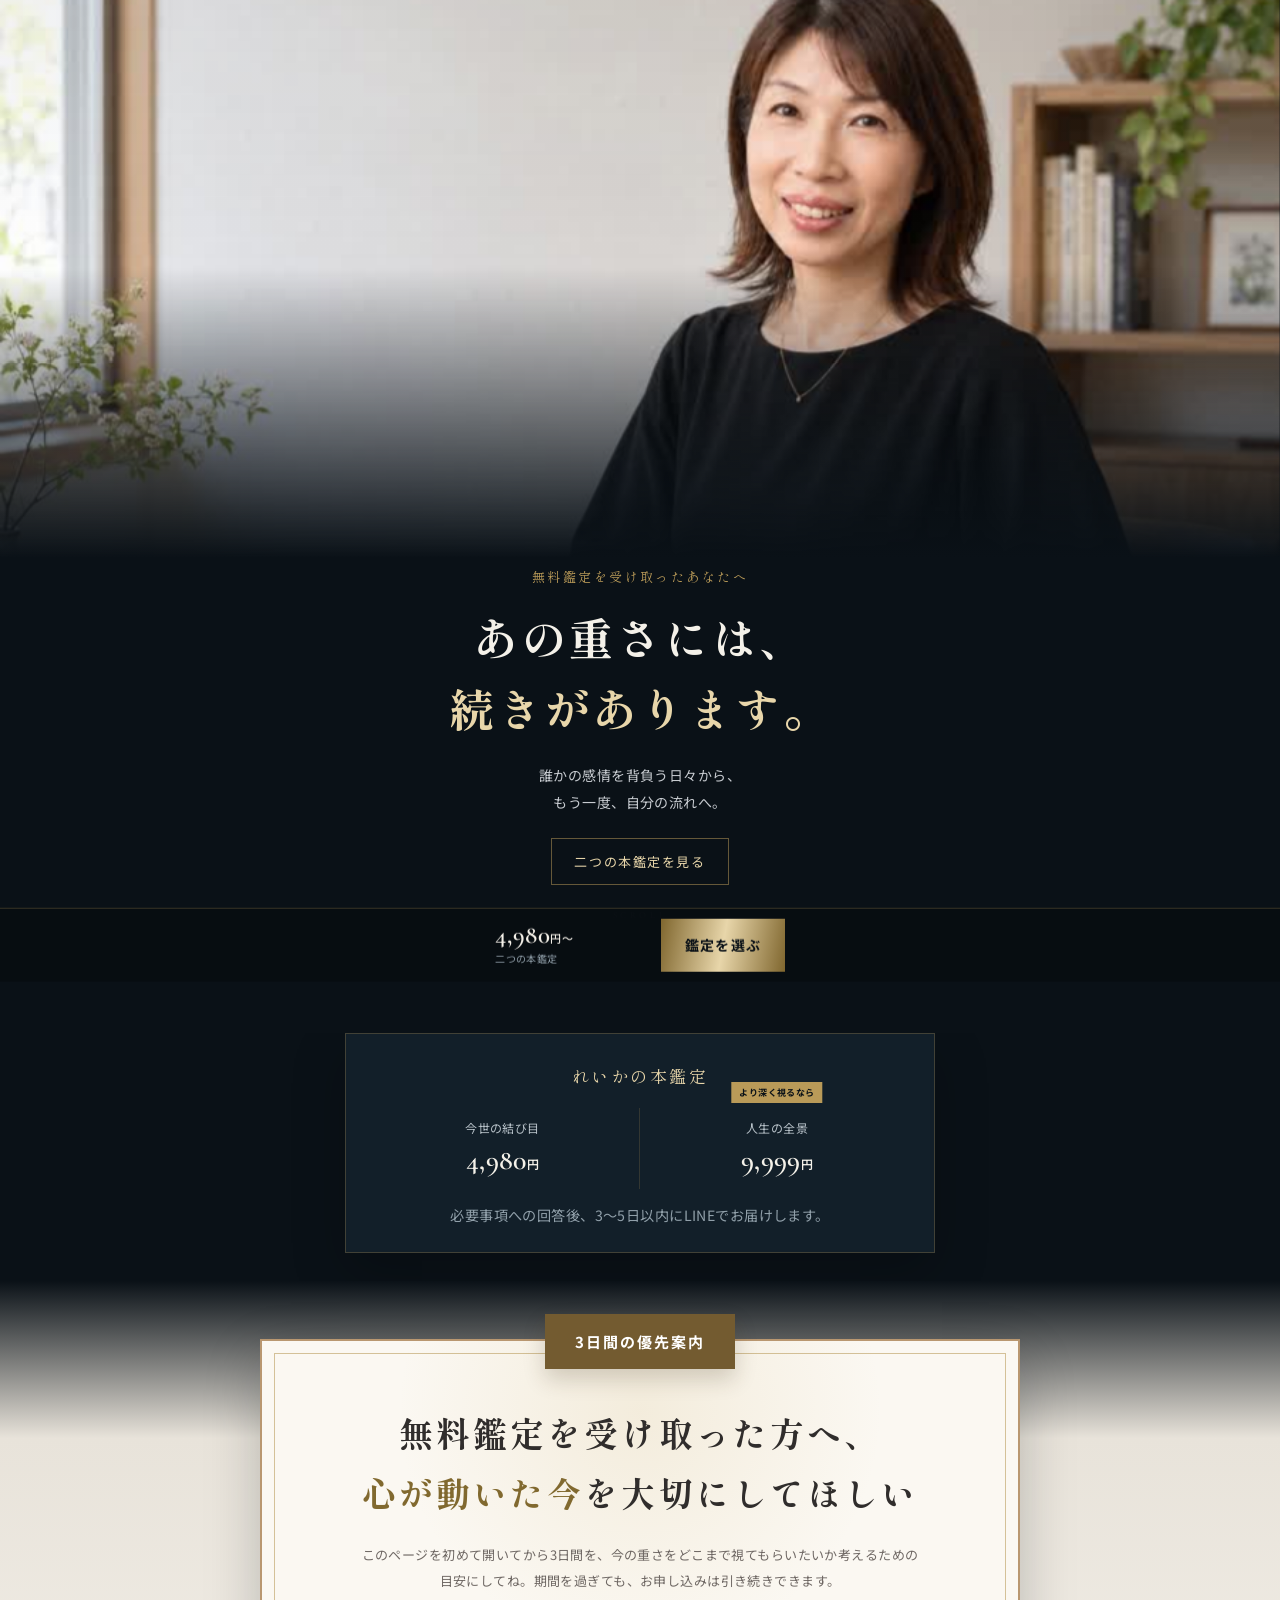
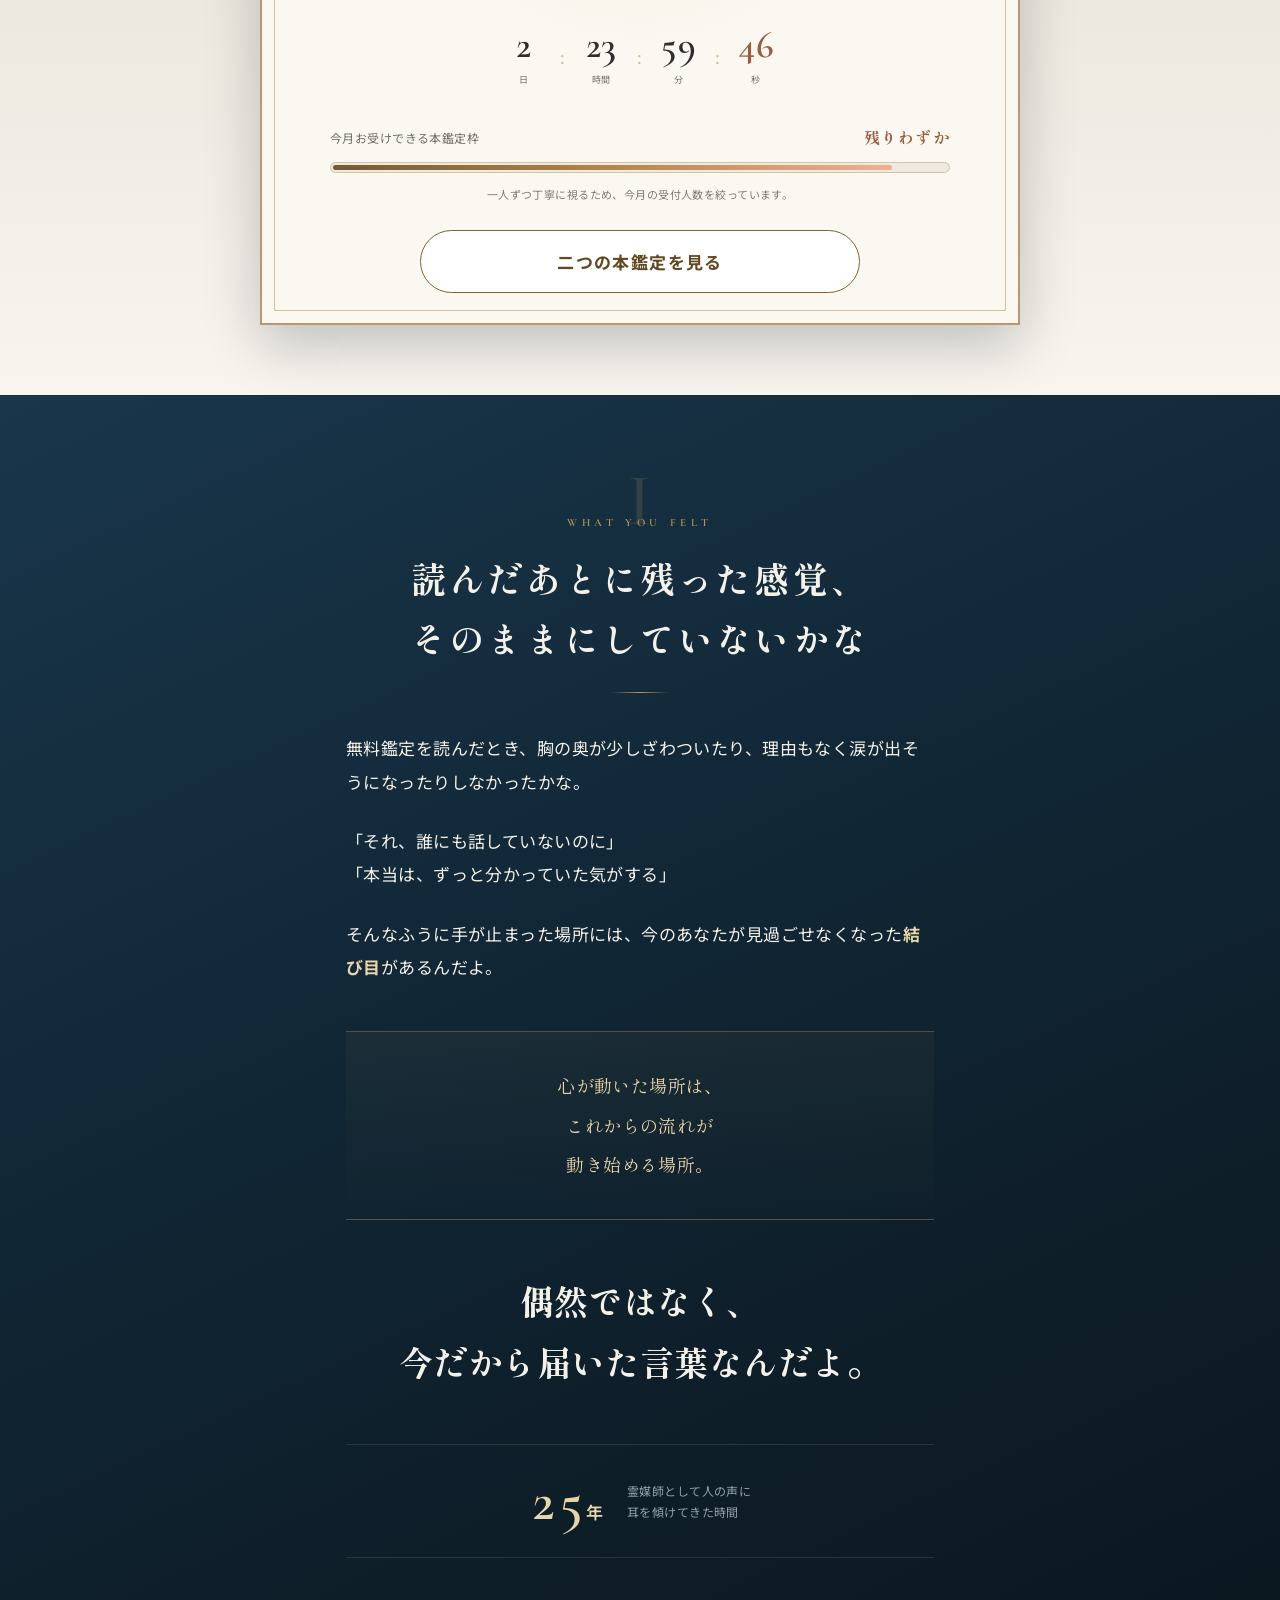
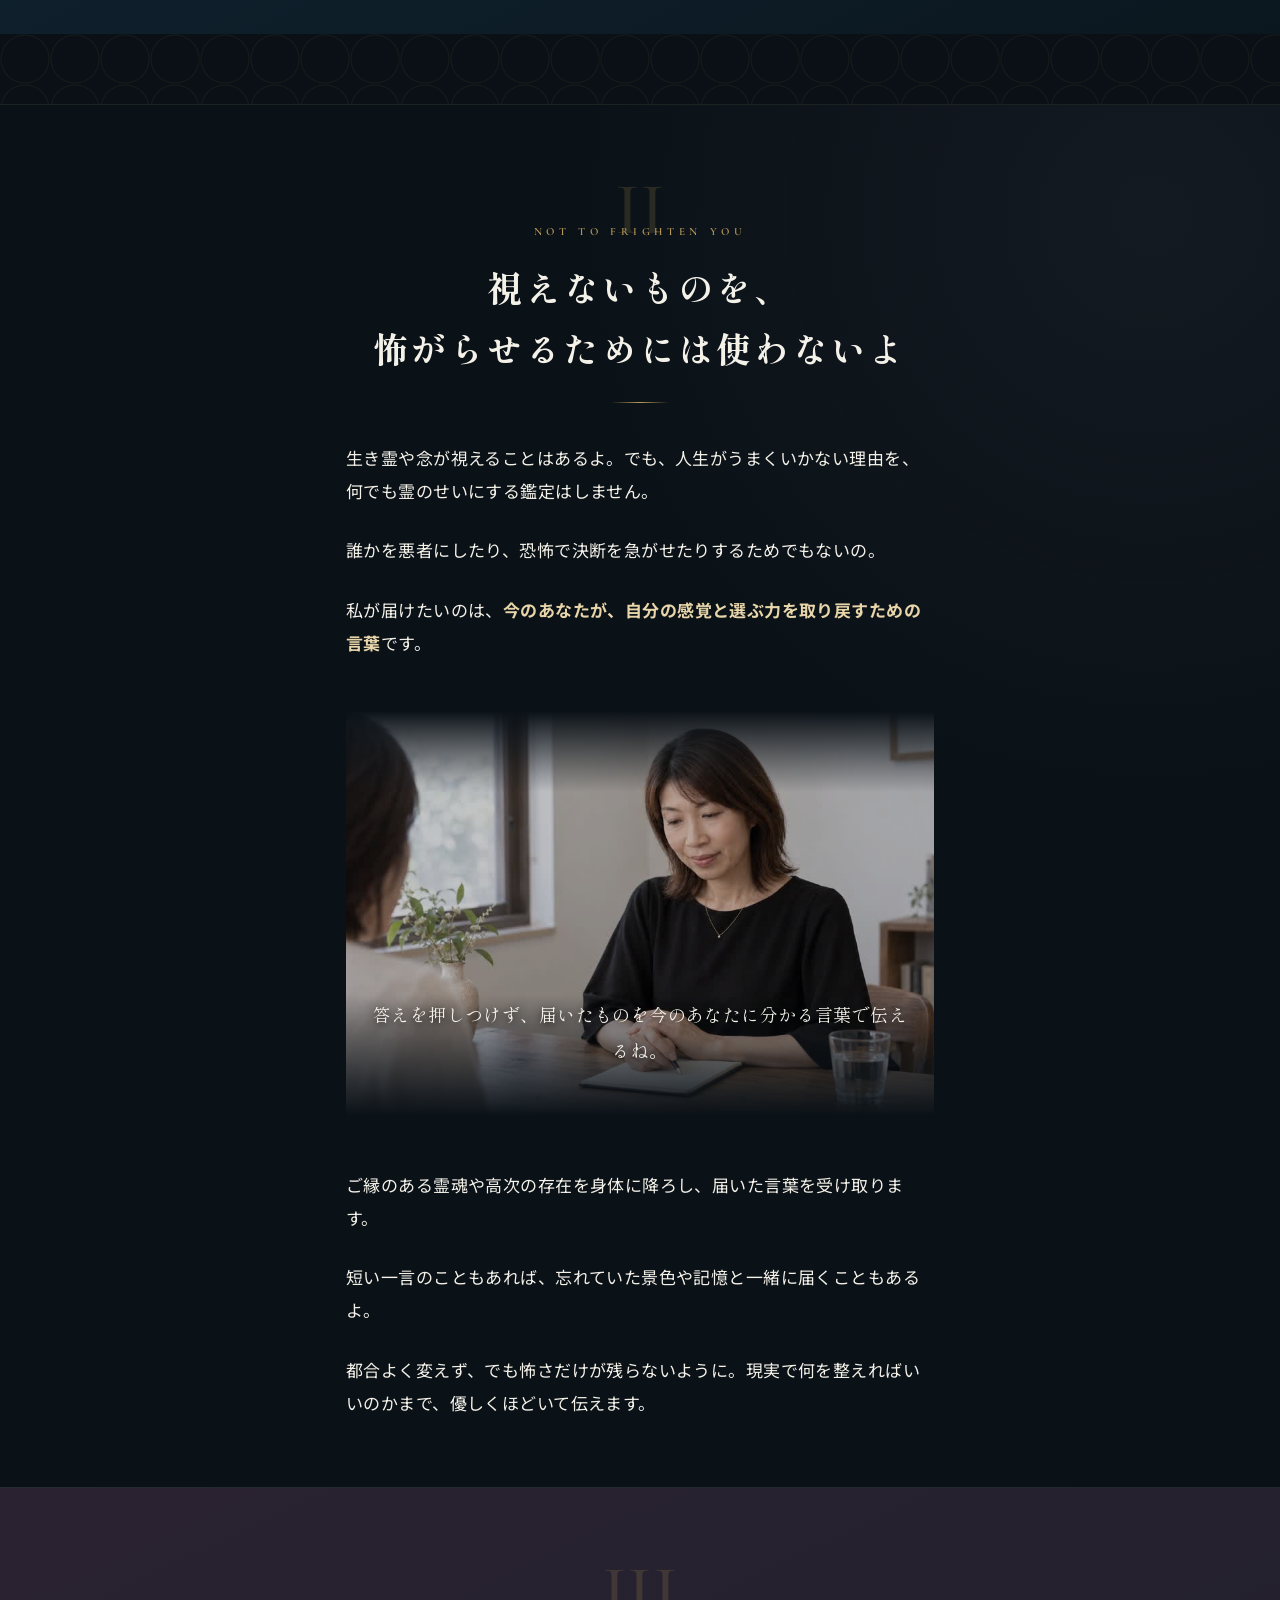
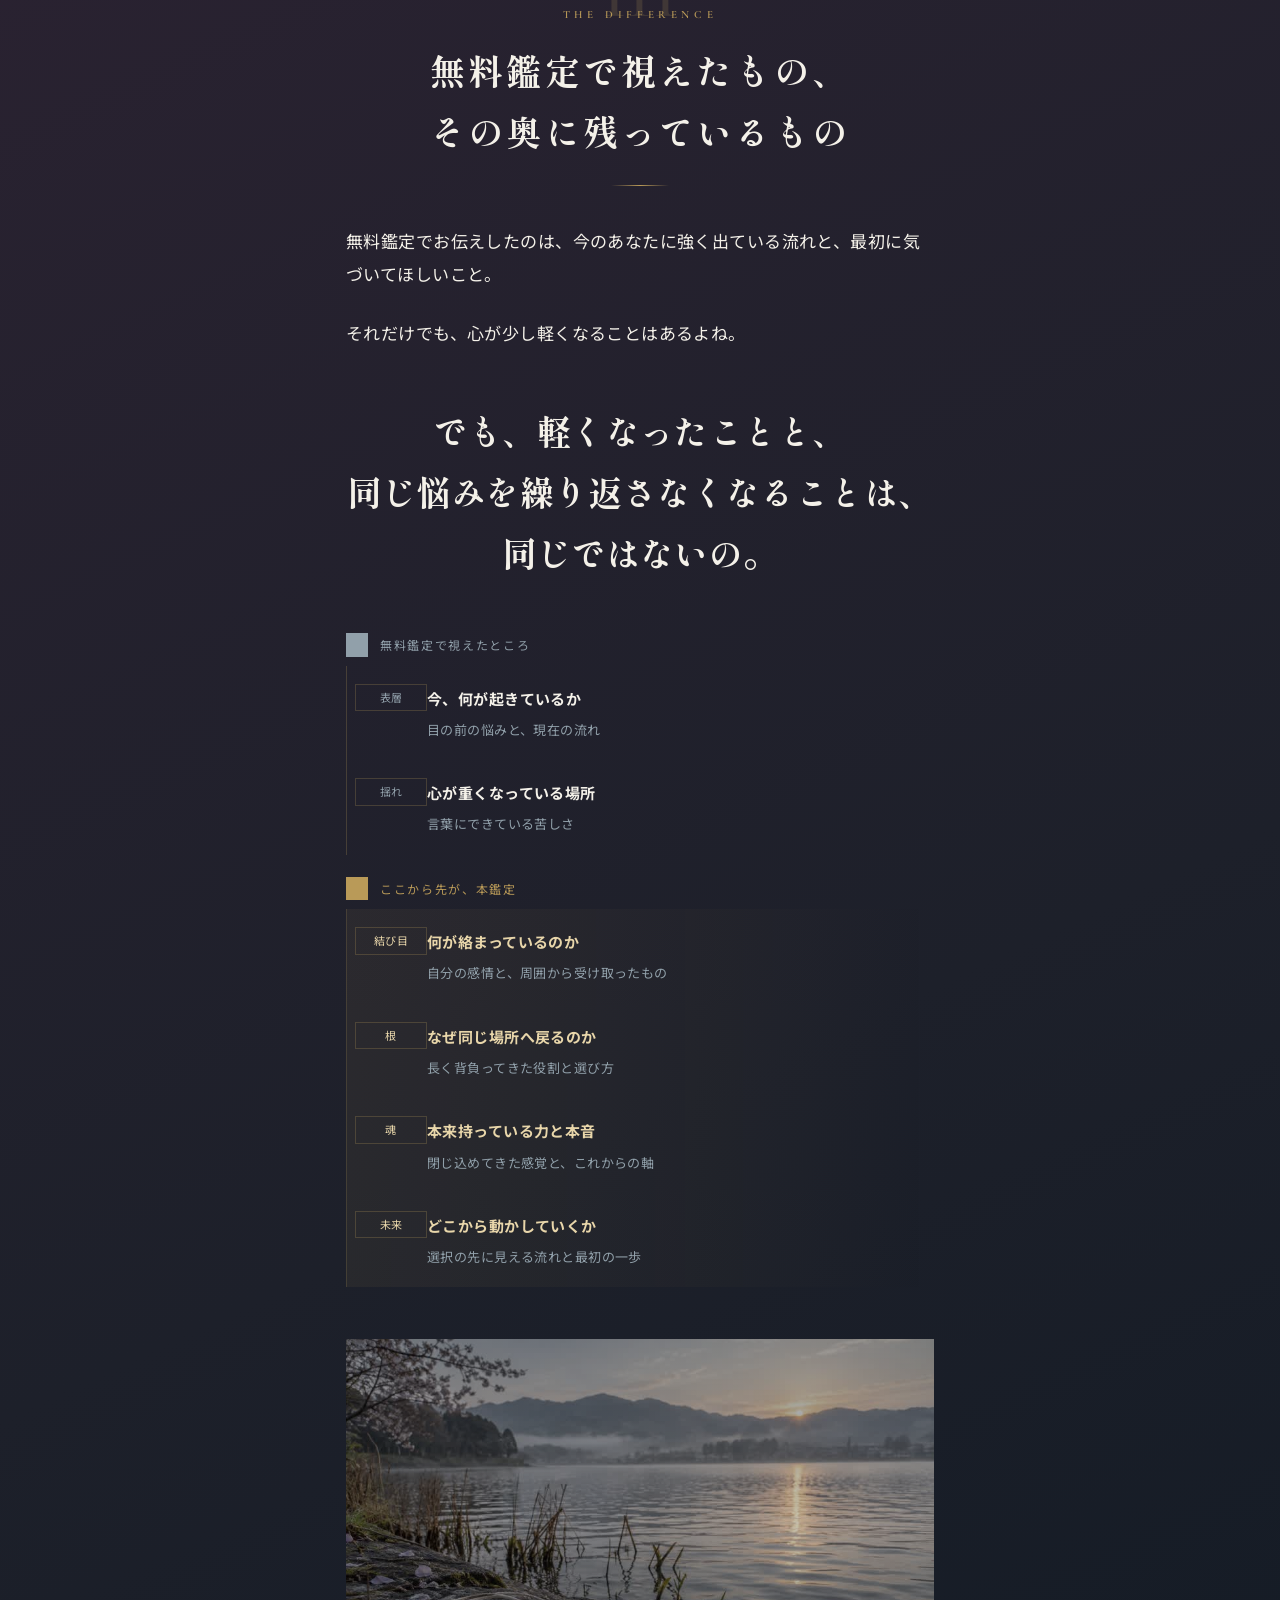
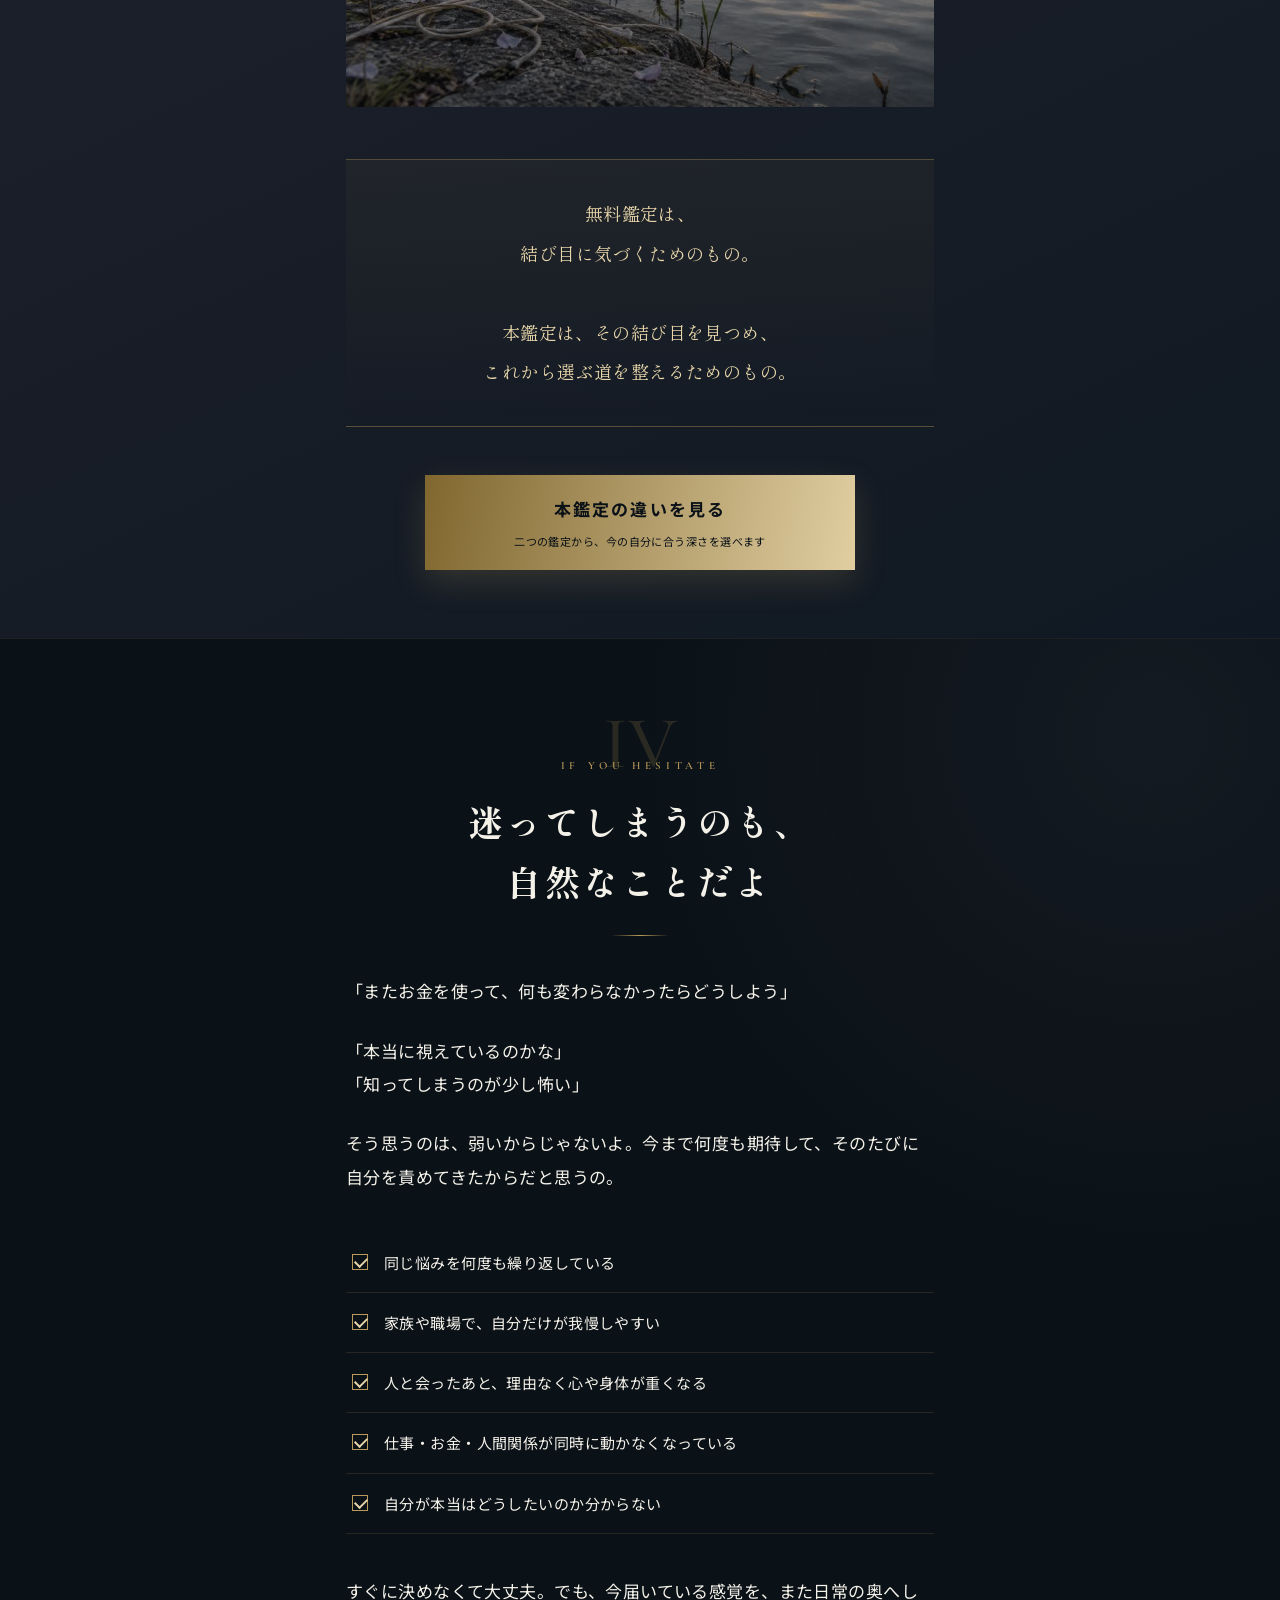
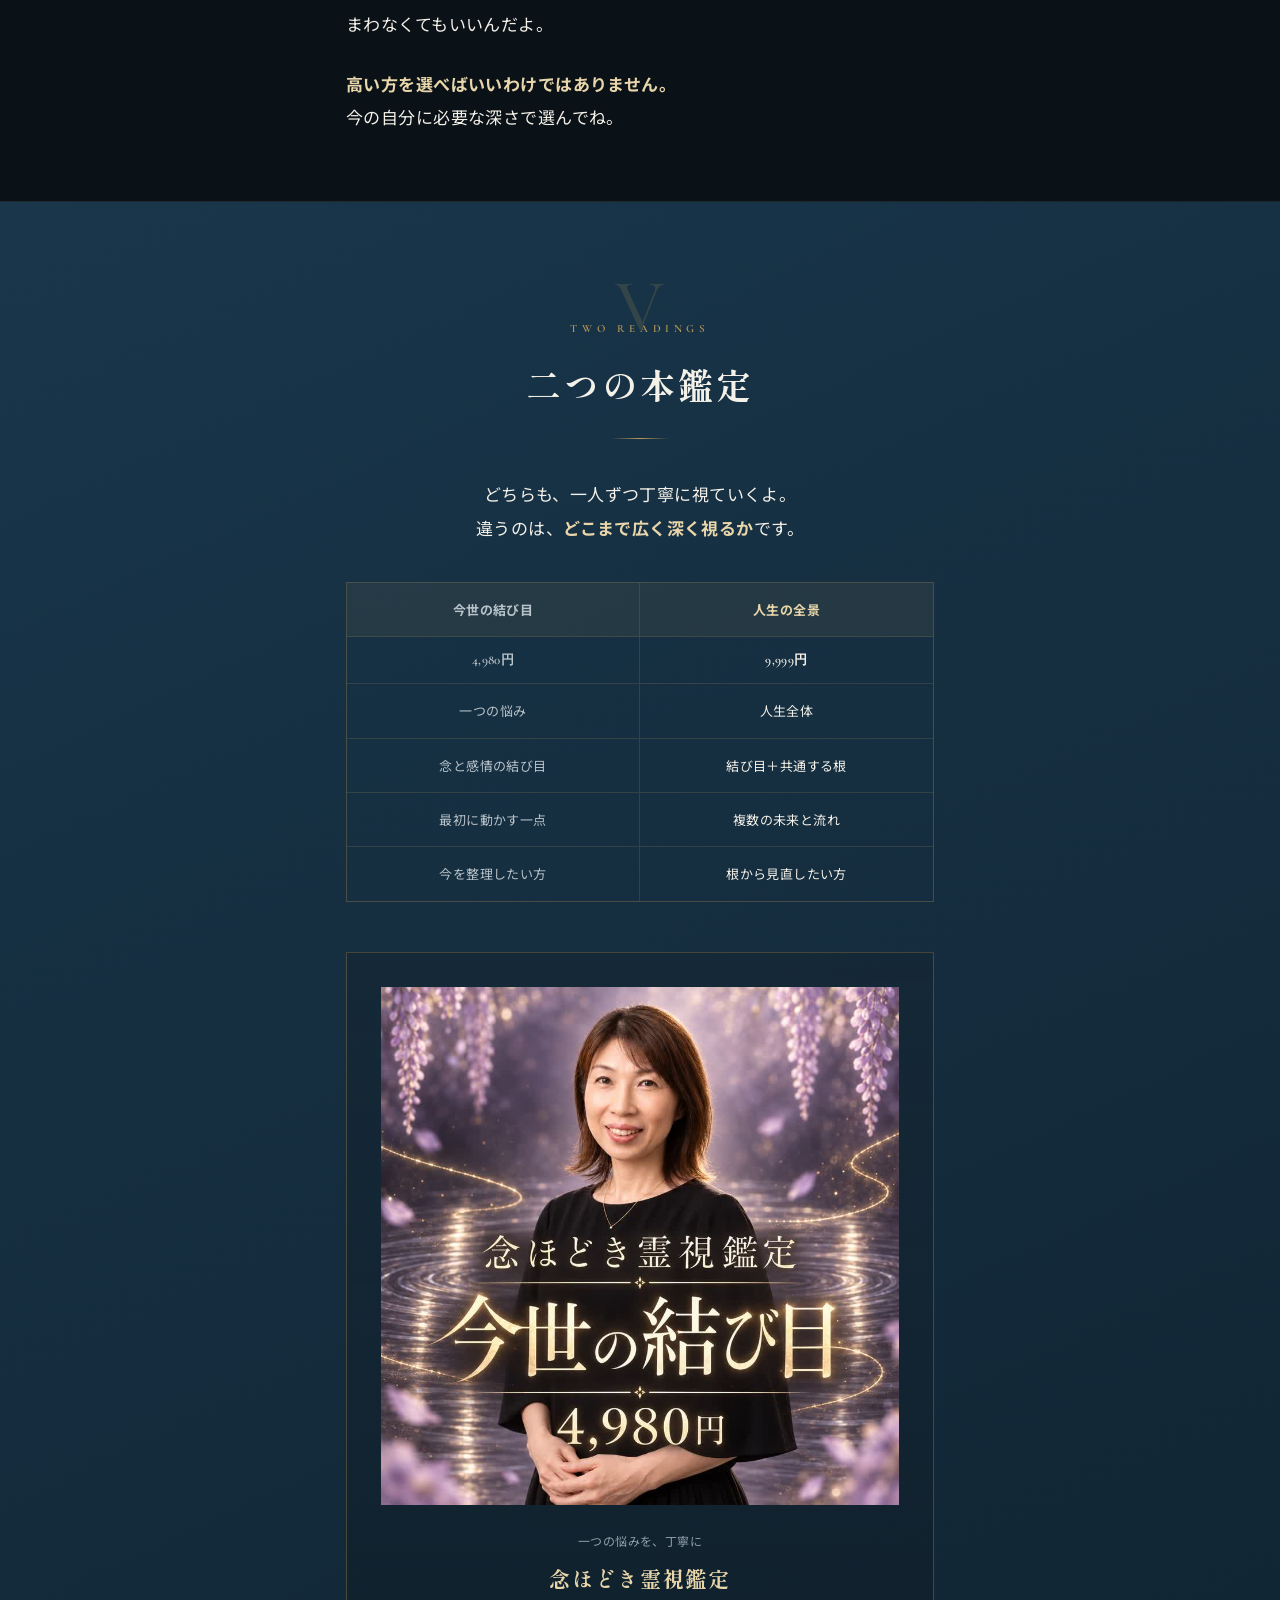
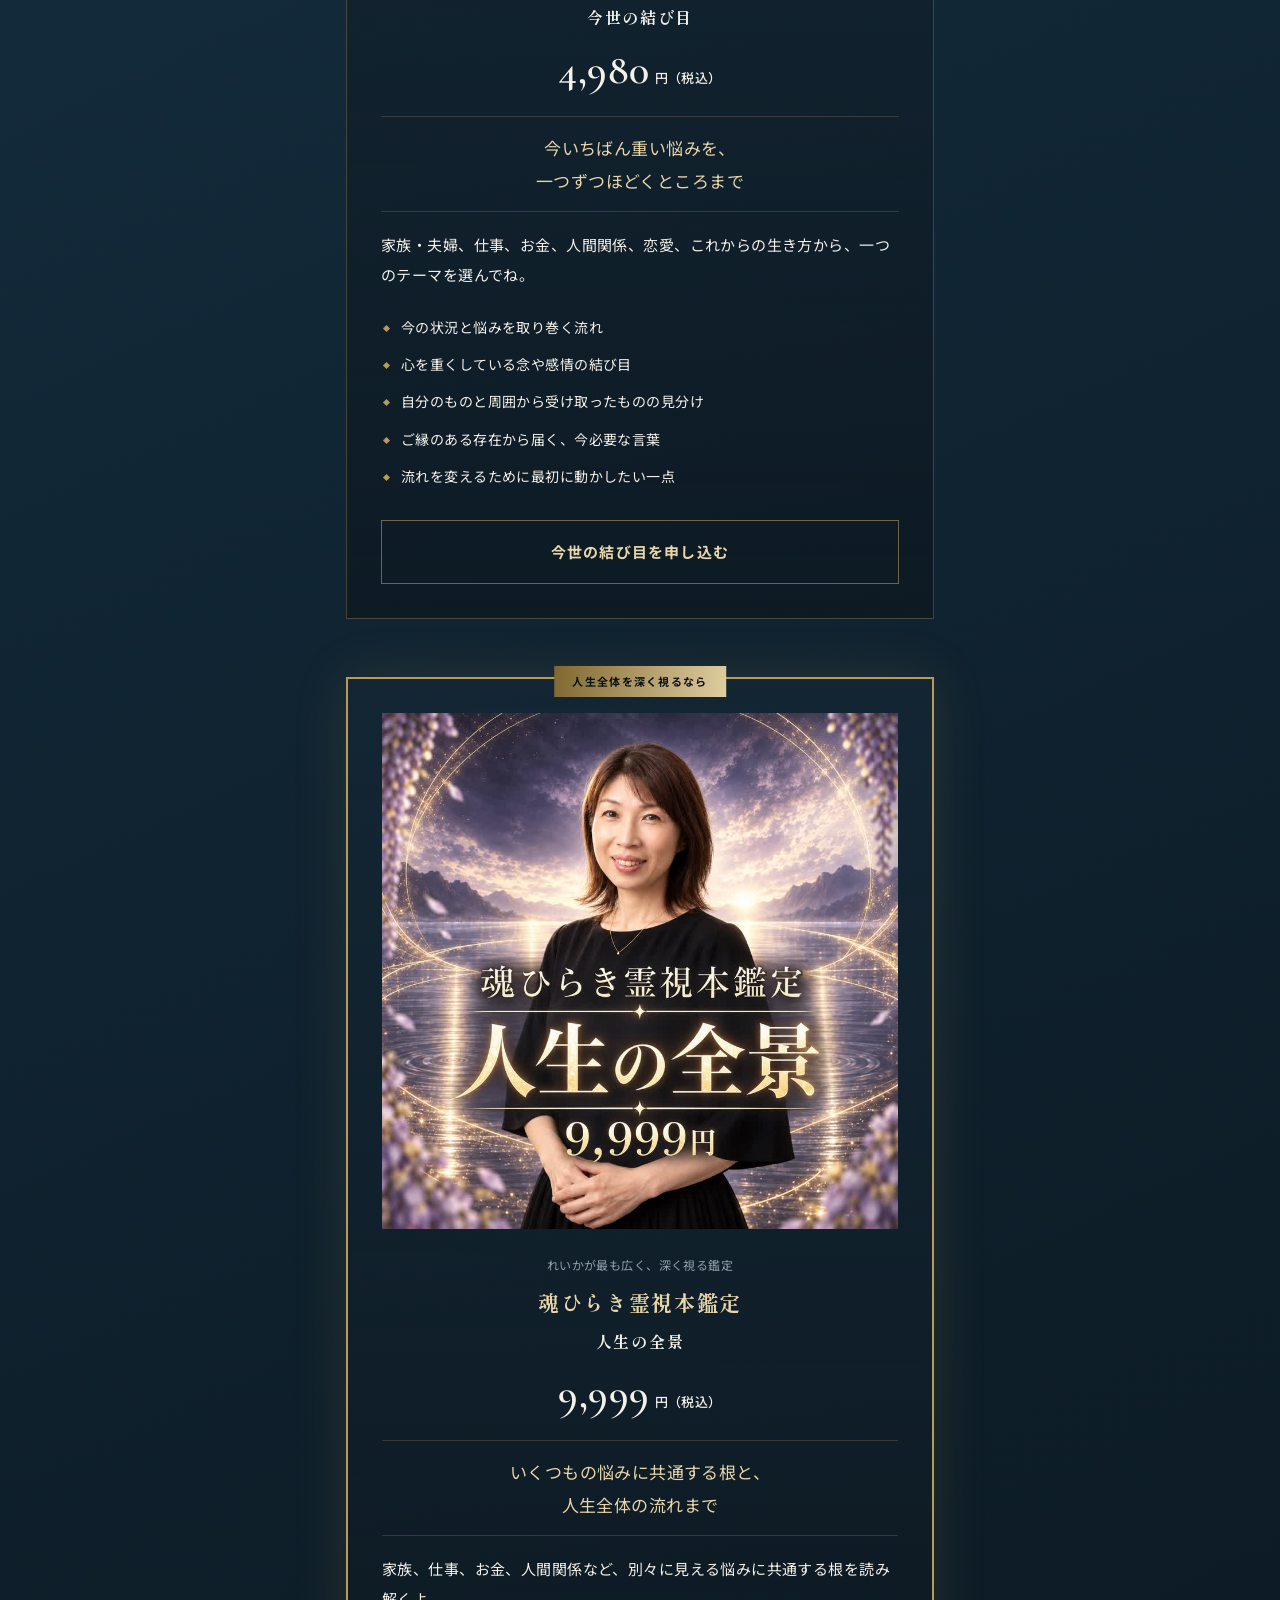
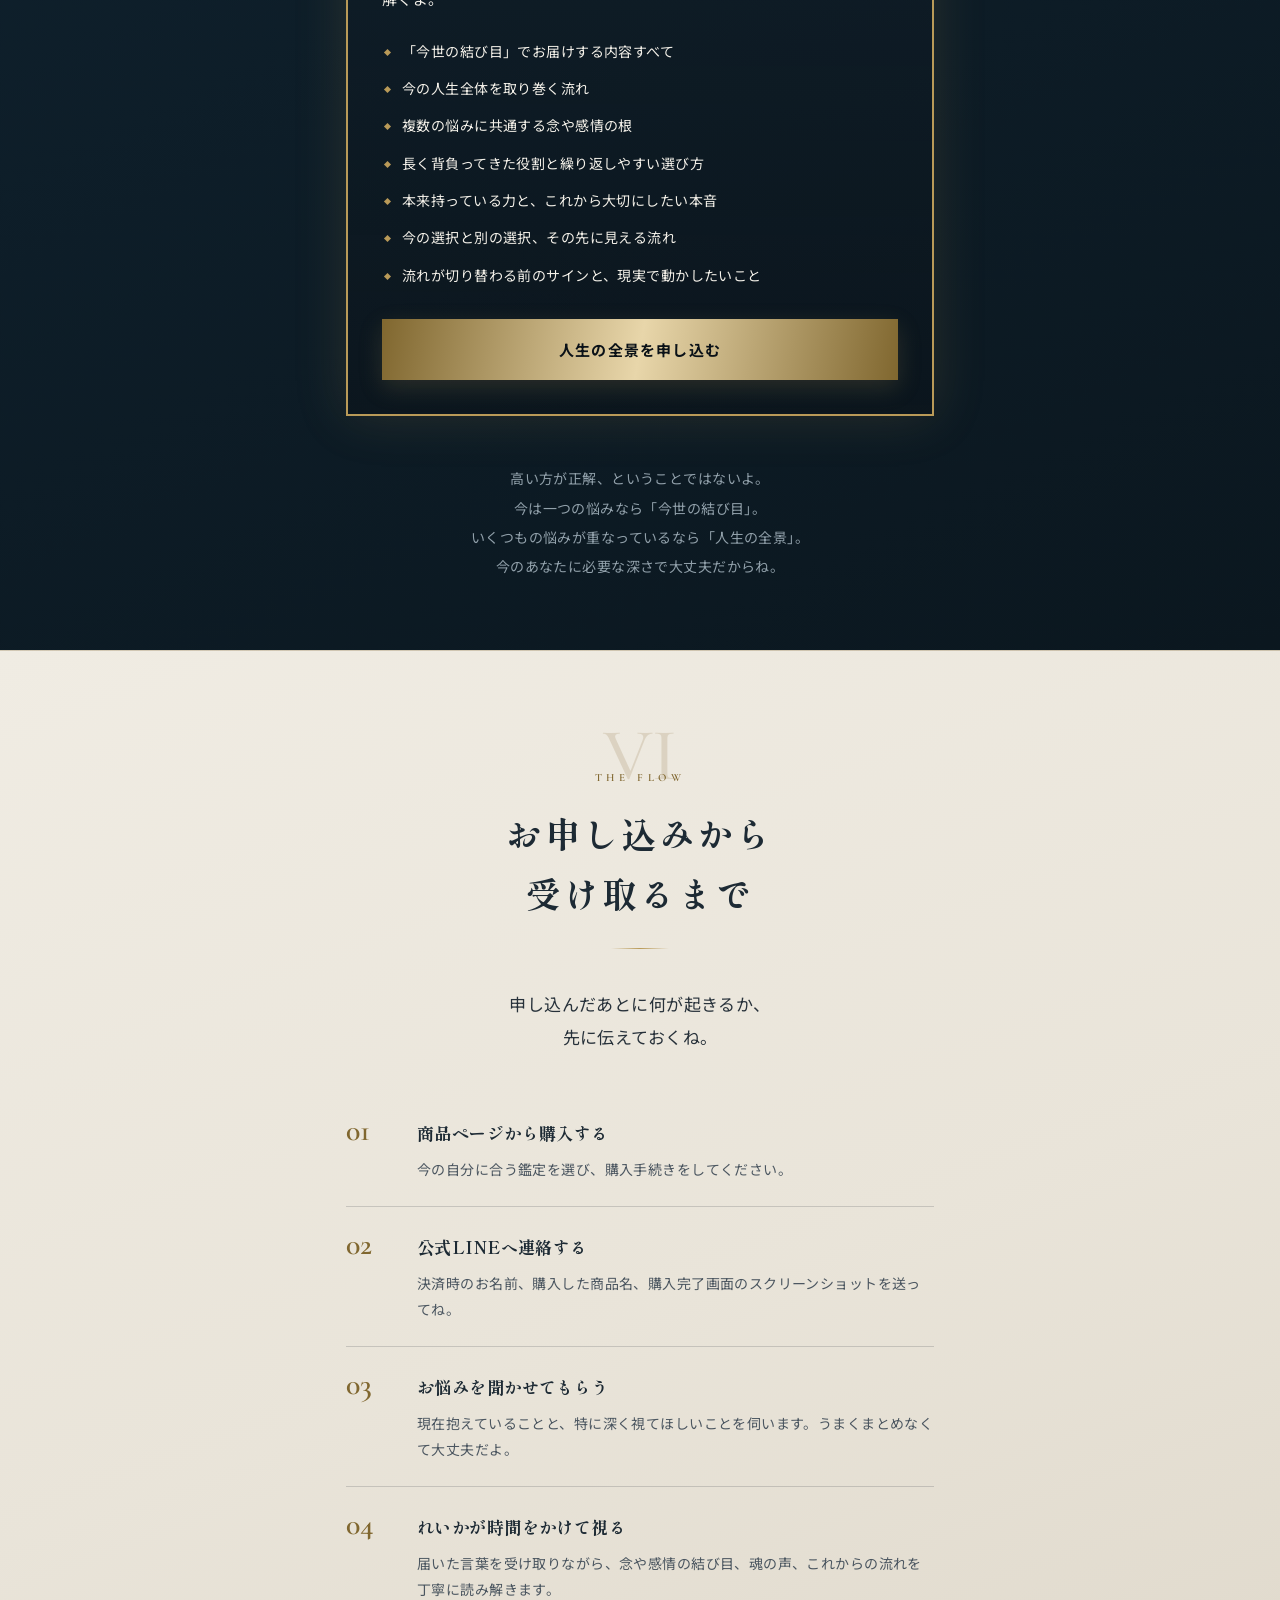
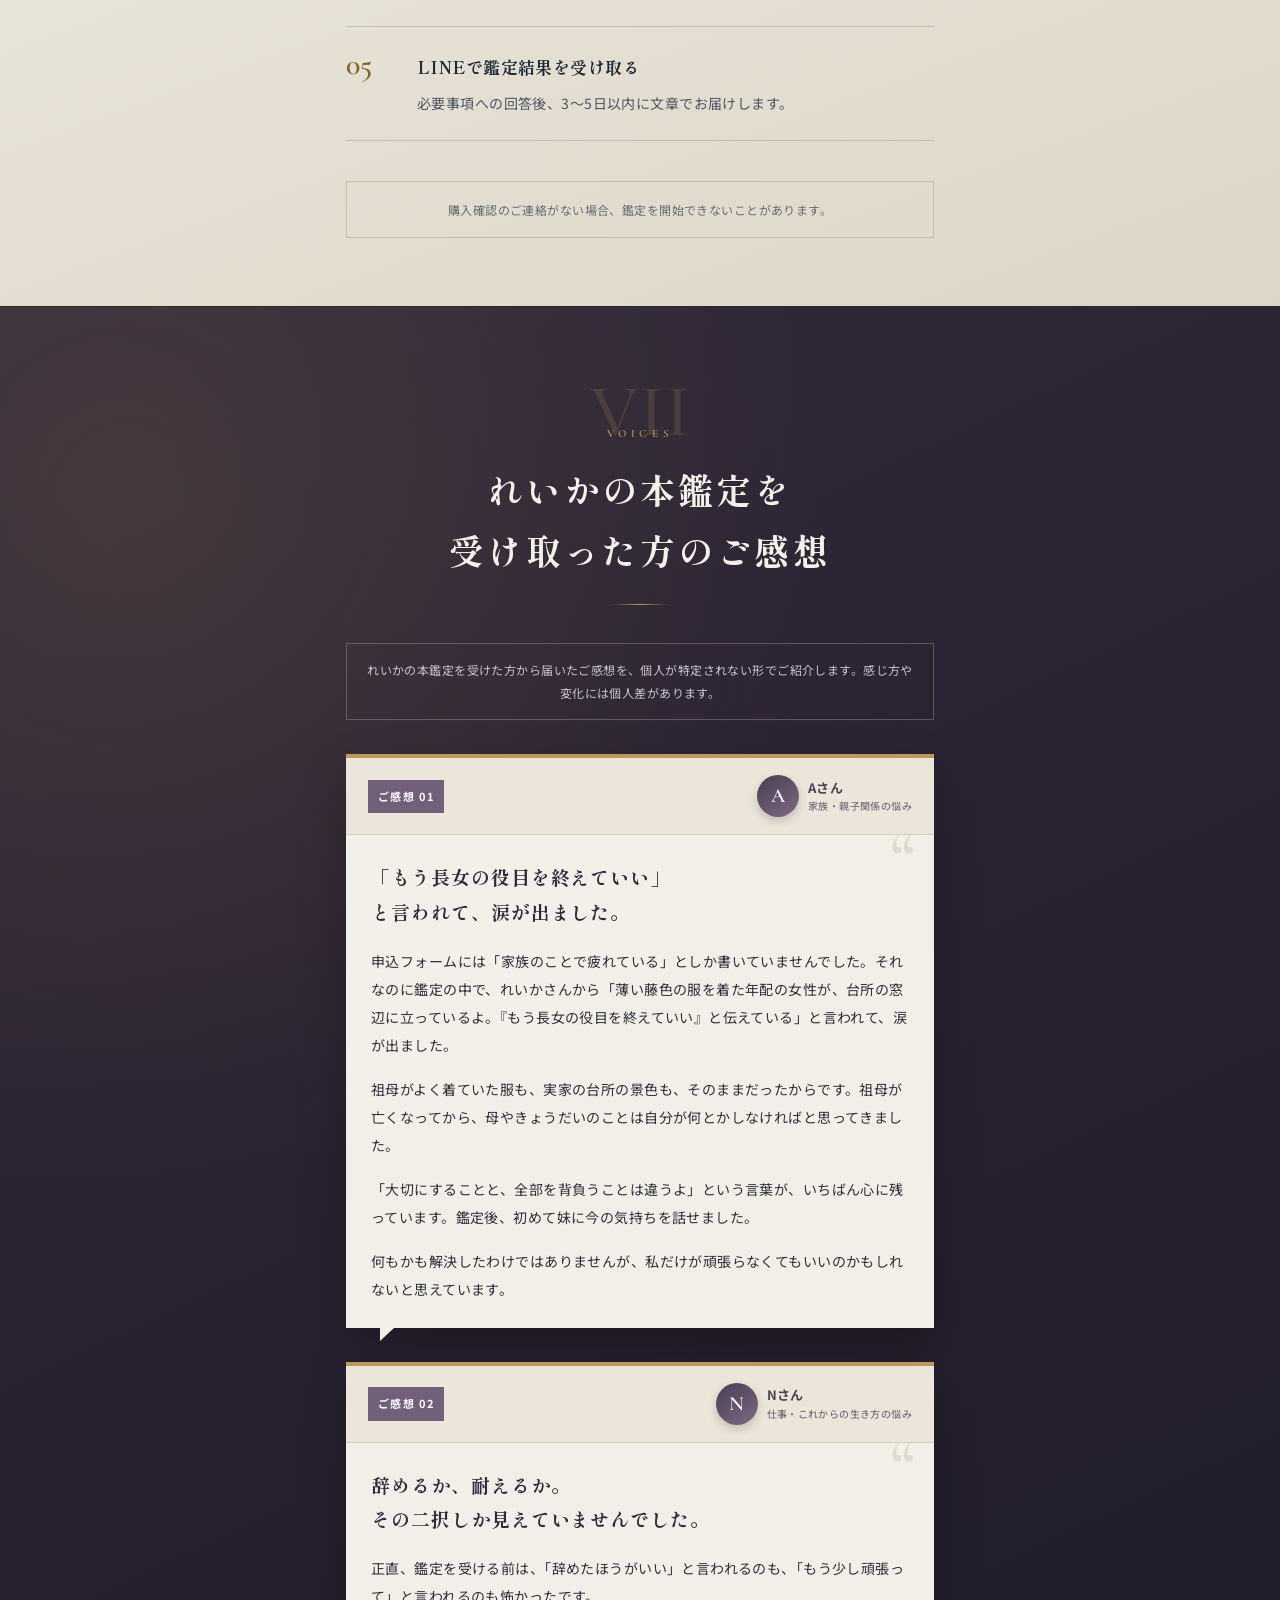
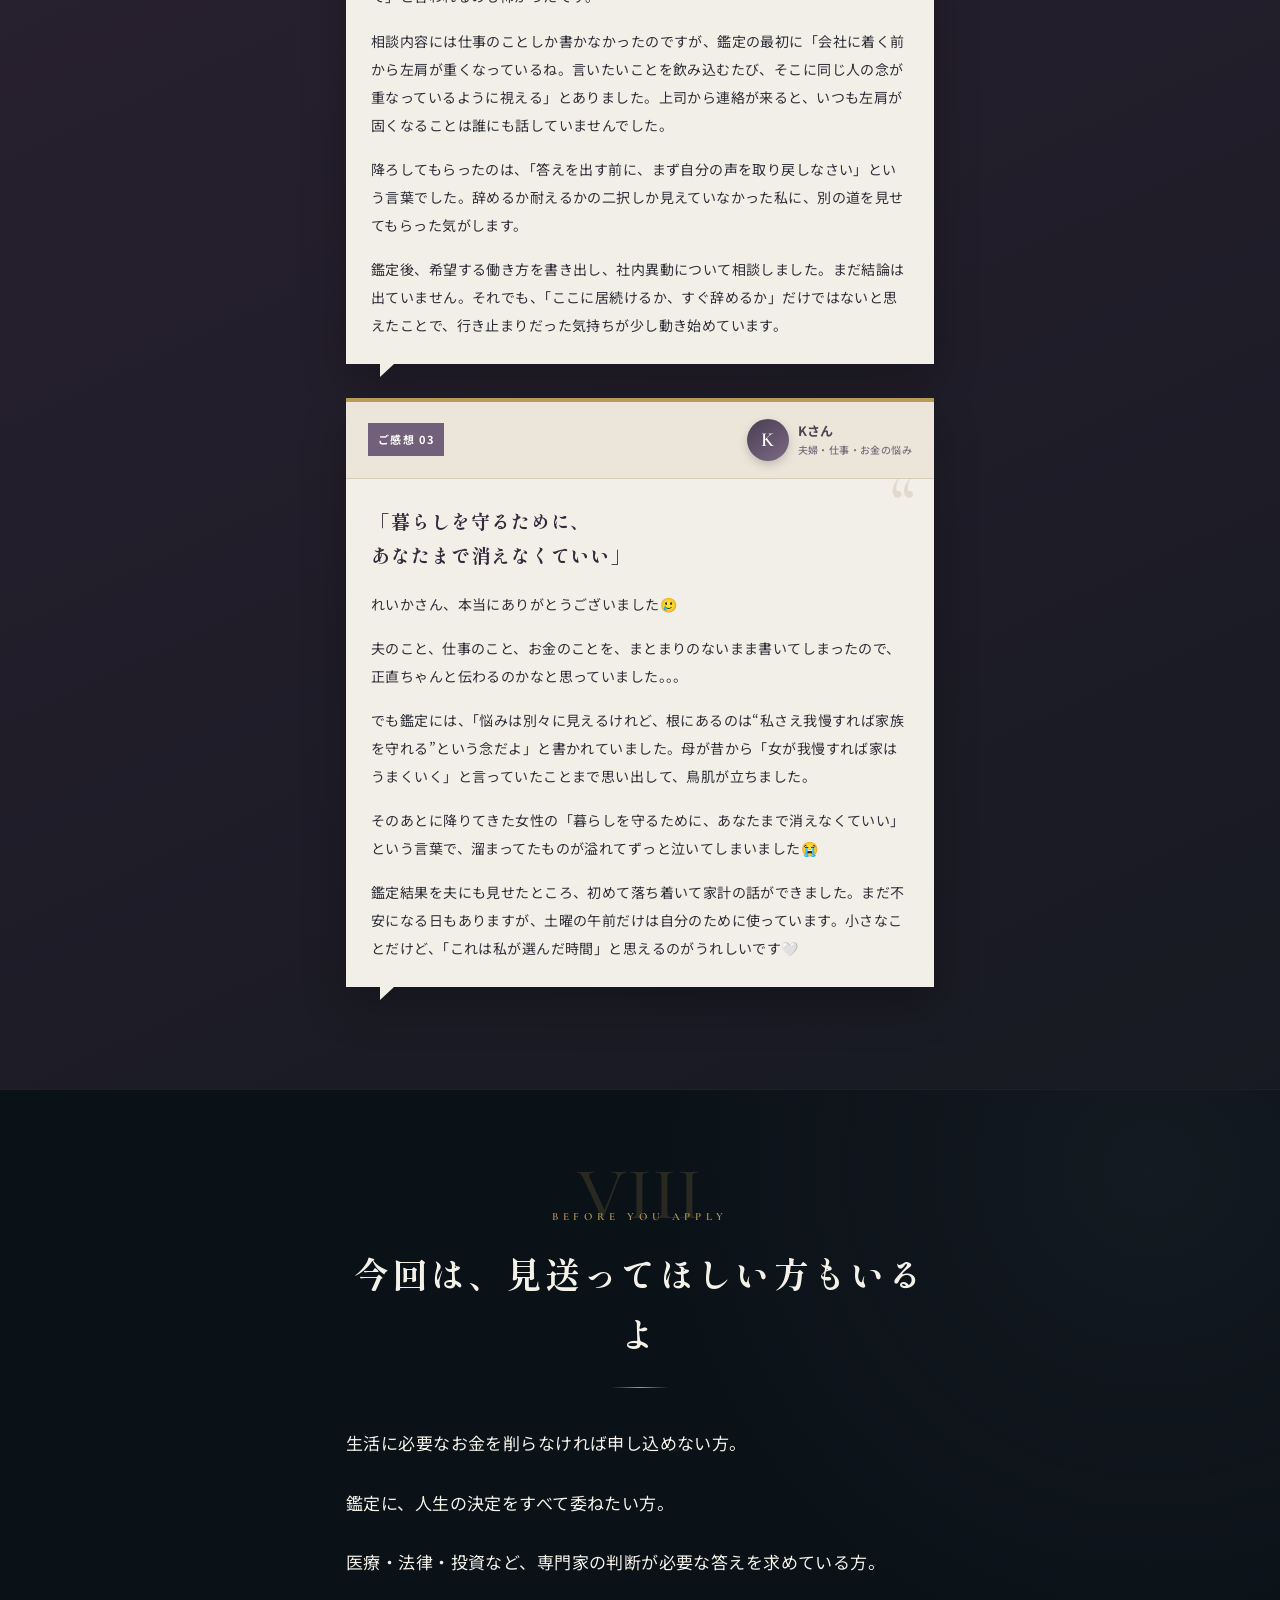
==== commit 8e485eb7: "Remove post-countdown note (index.html)" ====
--- a/index.html
+++ b/index.html
@@ -54,7 +54,7 @@
         <div class="urgency-track"><span></span></div>
         <p>一人ずつ丁寧に視るため、今月の受付人数を絞っています。</p>
       </div>
-      <a class="limit-cta" href="#readings">二つの本鑑定を見る<small>3日後もお申し込みいただけます</small></a>
+      <a class="limit-cta" href="#readings">二つの本鑑定を見る</a>
     </div>
   </section>
 
--- a/styles.css
+++ b/styles.css
@@ -63,3 +63,4 @@
 .stat strong [data-count]{display:inline-block;min-width:1.35ch;color:inherit;font:inherit;line-height:inherit;text-align:right;font-variant-numeric:tabular-nums;transform-origin:50% 70%;will-change:transform,filter}.stat [data-count].counting{filter:drop-shadow(0 0 10px rgba(232,214,170,.18))}.stat [data-count].counted{animation:kantei-count-finish .5s cubic-bezier(.2,.75,.25,1) both}@keyframes kantei-count-finish{0%{transform:scale(1)}48%{transform:scale(1.1);filter:drop-shadow(0 0 14px rgba(232,214,170,.42))}100%{transform:scale(1)}}
 @media (min-width:760px){body{font-size:17px}.hero-photo{height:62svh}.hero-photo img{object-position:center 37%}.full-photo{margin-left:0;margin-right:0}.full-photo img{aspect-ratio:16/11}.product{padding:34px}.closing-photo{width:min(100%,960px);margin:0 auto}.sticky{justify-content:center}.sticky>div{min-width:150px}}
 @media (prefers-reduced-motion:reduce){html{scroll-behavior:auto}.reveal,.reveal-scale,.gold-line,.chapter{opacity:1;transform:none;transition:none}.scroll i,.cta.primary,.hero-photo img,.price-peek.on,.recommended .badge,.stat [data-count].counted{animation:none}.full-photo img,.wide-photo img{transform:none;transition:none}}
+.limited-offer{padding:58px 18px 70px;background:linear-gradient(180deg,var(--ink),#e8e3da 22%,#f8f5ef)}.limit-box{position:relative;width:min(100%,760px);margin:0 auto;padding:62px 24px 30px;border:2px solid #b99770;background:radial-gradient(circle at 50% 12%,rgba(213,189,132,.2),transparent 38%),#fbf8f2;color:#332f2d;text-align:center;box-shadow:0 20px 52px rgba(6,12,17,.22)}.limit-box:before{content:"";position:absolute;inset:12px;border:1px solid rgba(185,154,88,.58);pointer-events:none}.limit-tag{position:absolute;z-index:1;top:-27px;left:50%;transform:translateX(-50%);display:inline-block;min-width:190px;padding:13px 20px;background:#735b30;color:#fff;font-size:15px;font-weight:700;letter-spacing:.13em;box-shadow:0 10px 22px rgba(61,45,21,.2)}.limit-box h2{position:relative;z-index:1;font-size:clamp(23px,6.3vw,34px);line-height:1.75;color:#302d2c}.limit-box h2 em{color:#81692f;font-style:normal}.limit-box>p{position:relative;z-index:1;margin:20px auto 24px;max-width:570px;color:#6f6864;font-size:13px;line-height:2}.countdown{position:relative;z-index:1;display:flex;align-items:center;justify-content:center;gap:7px;margin:22px auto 0}.countdown>div{min-width:58px;padding:8px 5px 7px}.countdown b{display:block;color:#302d2c;font:600 38px/1 "Cormorant Garamond",serif}.countdown>div:last-of-type b{color:#9a5d3d}.countdown span{display:block;margin-top:7px;color:#776f6b;font-size:9px}.countdown>i{color:#d2b998;font-style:normal}.countdown.expired{display:none}.countdown-expired{position:relative;z-index:1;display:none;margin:24px auto 0;padding:17px;border:1px solid rgba(129,105,47,.3);background:rgba(185,154,88,.08);color:#534c47;font-size:13px;line-height:1.9}.countdown-expired strong{color:#735b30}.countdown-expired.on{display:block}.urgency{position:relative;z-index:1;margin:26px auto 0;max-width:620px;text-align:left}.urgency-head{display:flex;align-items:center;justify-content:space-between;gap:12px;margin-bottom:9px;color:#716966;font-size:12px}.urgency-head strong{color:#9a5d3d;font-family:"Shippori Mincho B1",serif;font-size:16px;letter-spacing:.08em}.urgency-track{height:11px;padding:2px;border:1px solid #d5c59e;border-radius:999px;background:#eeeae3;overflow:hidden}.urgency-track span{display:block;width:91%;height:100%;border-radius:999px;background:linear-gradient(90deg,#735b30,#b7854c,#efb092)}.urgency p{margin-top:12px;color:#827975;font-size:11px;line-height:1.7;text-align:center}.limit-cta{position:relative;z-index:1;display:block;max-width:440px;margin:26px auto 0;padding:14px 18px;border:1px solid #80632e;border-radius:999px;background:#fff;color:#604820;text-decoration:none;font-weight:700;letter-spacing:.08em}.limit-cta small{display:block;margin-top:3px;color:#887f79;font-size:9px;font-weight:500;letter-spacing:.03em}
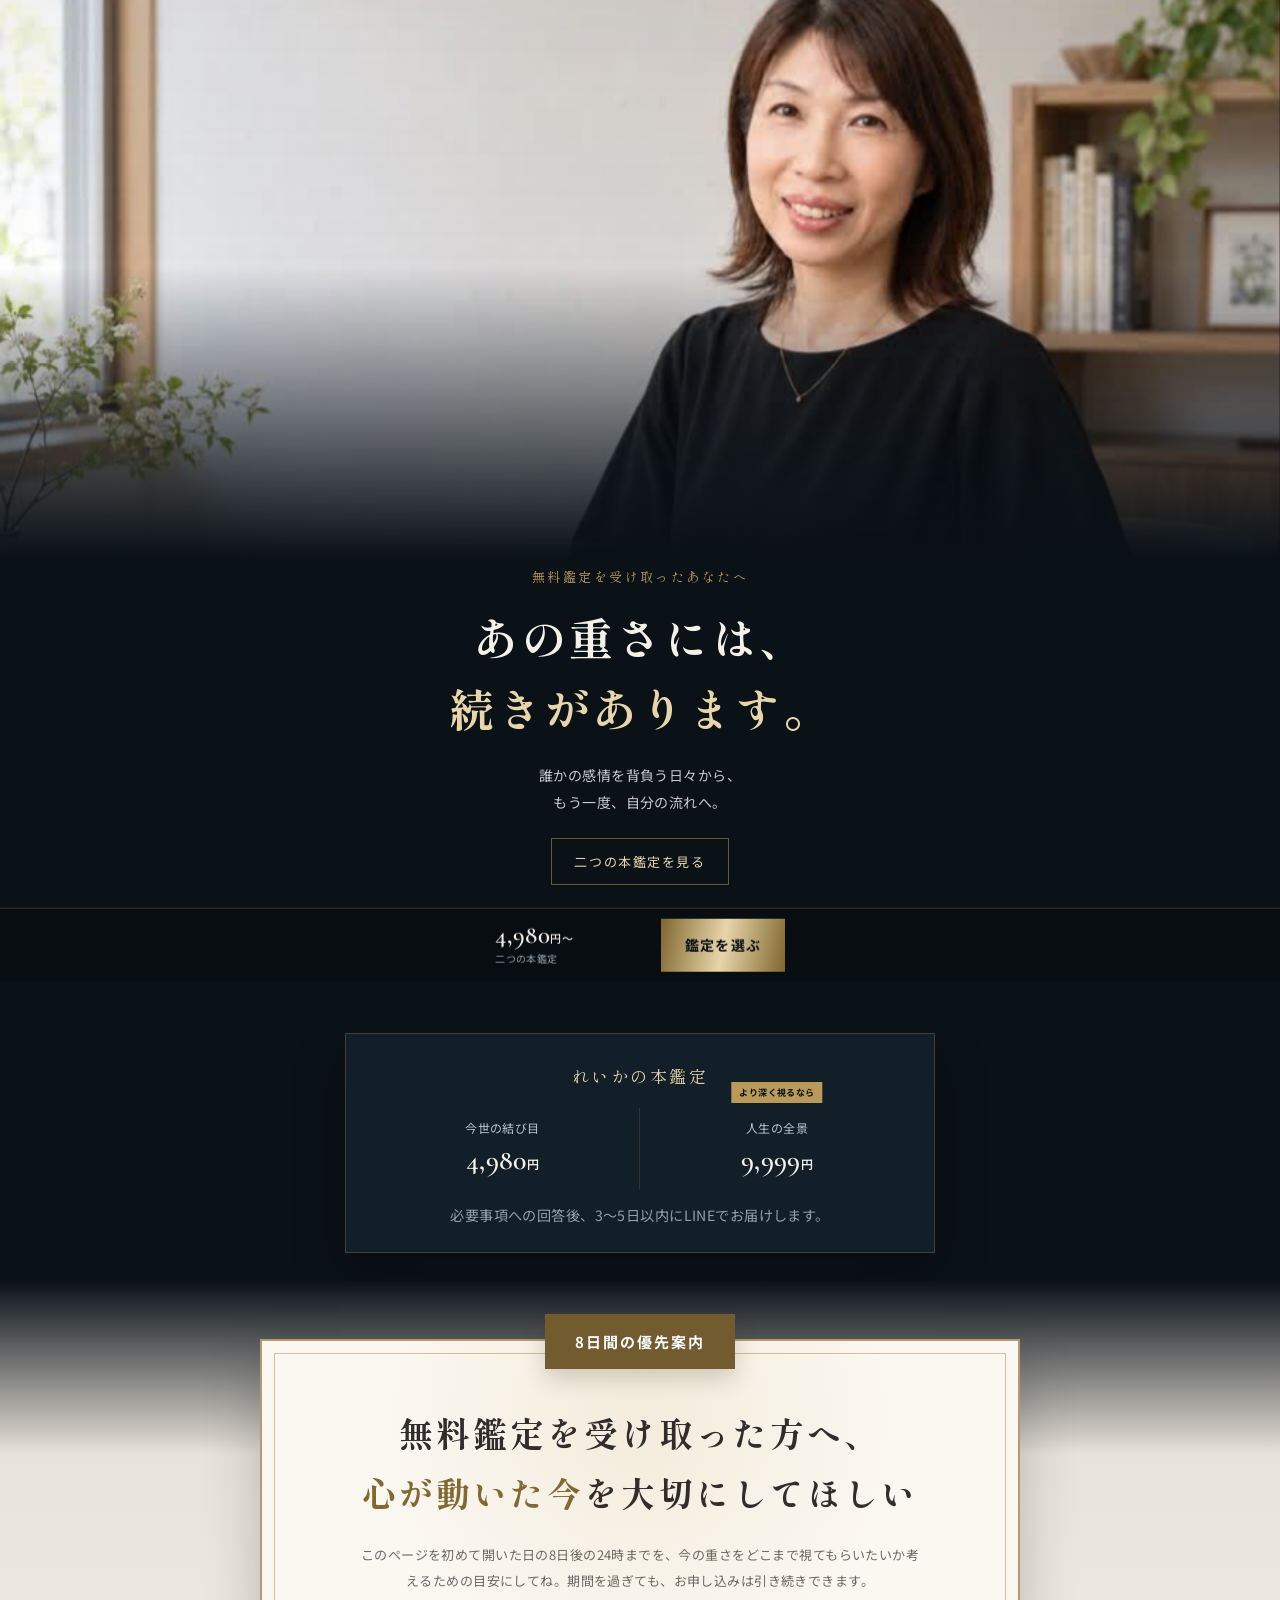
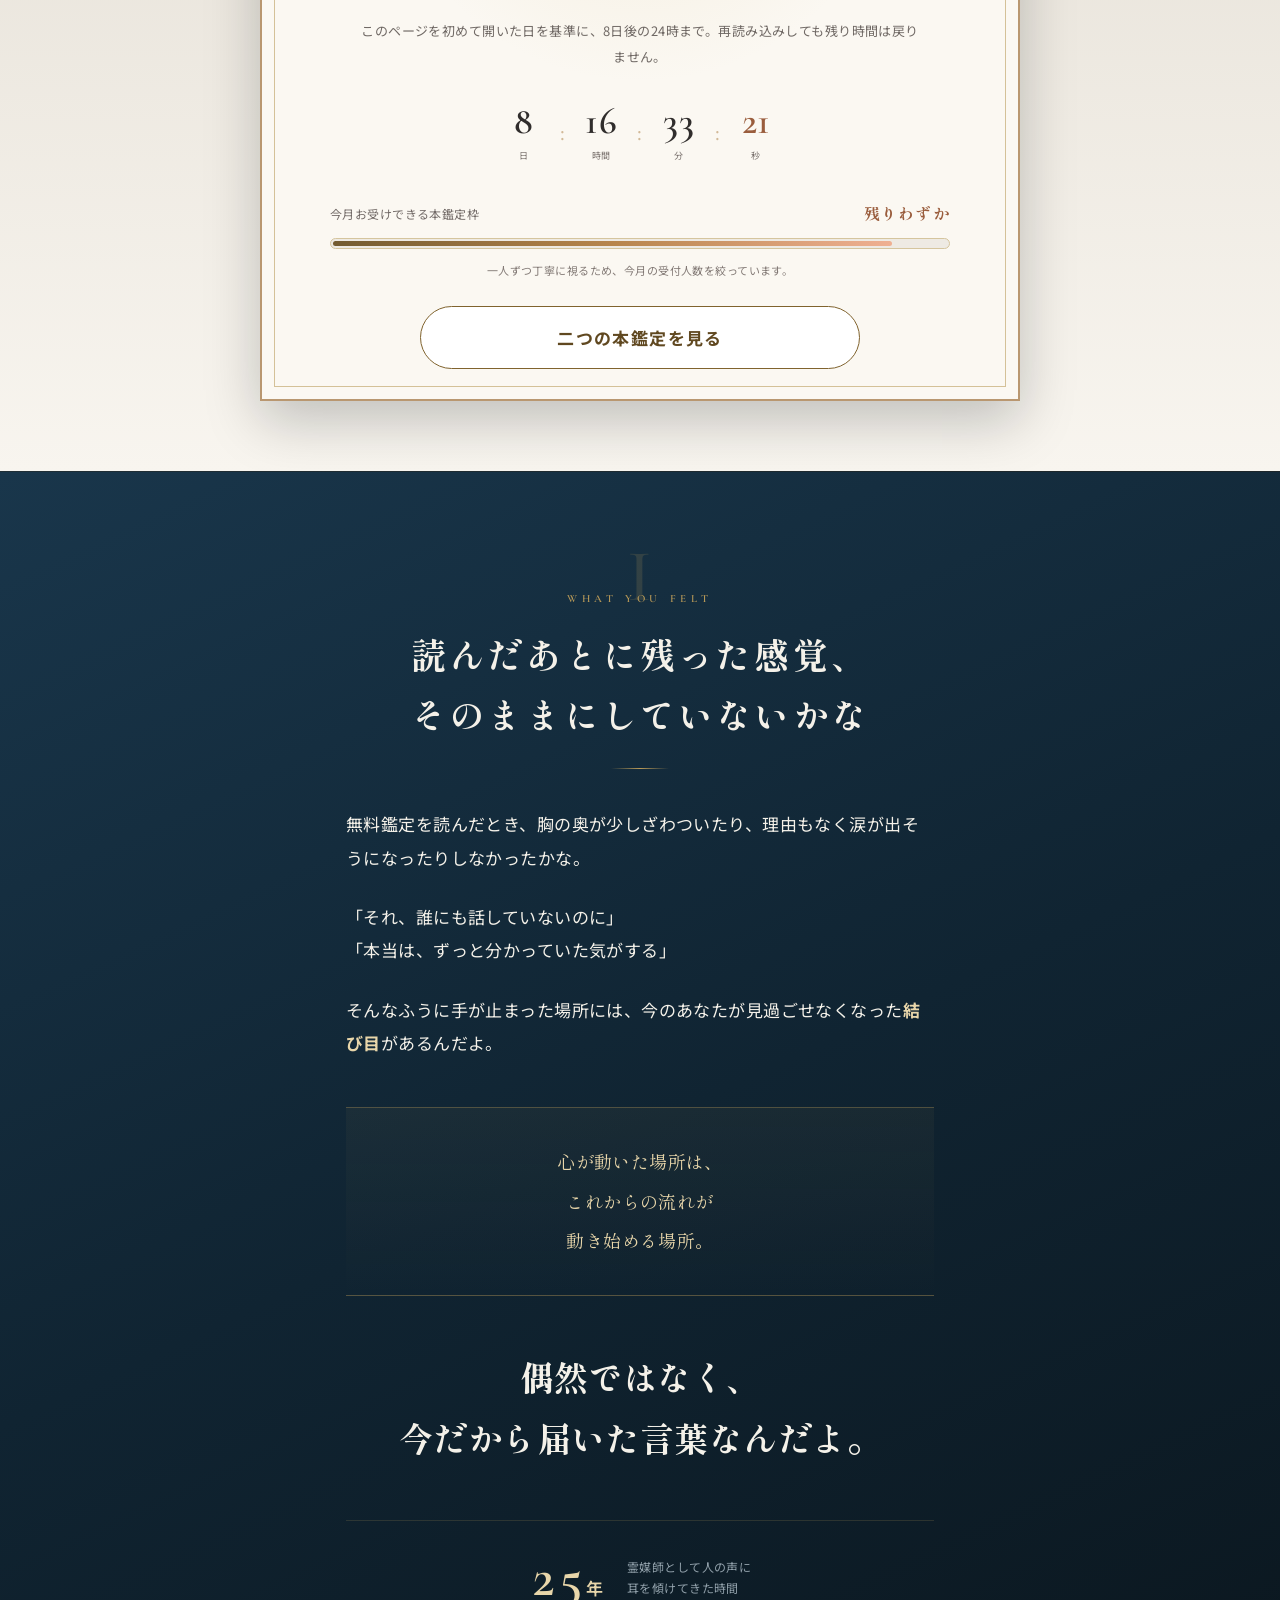
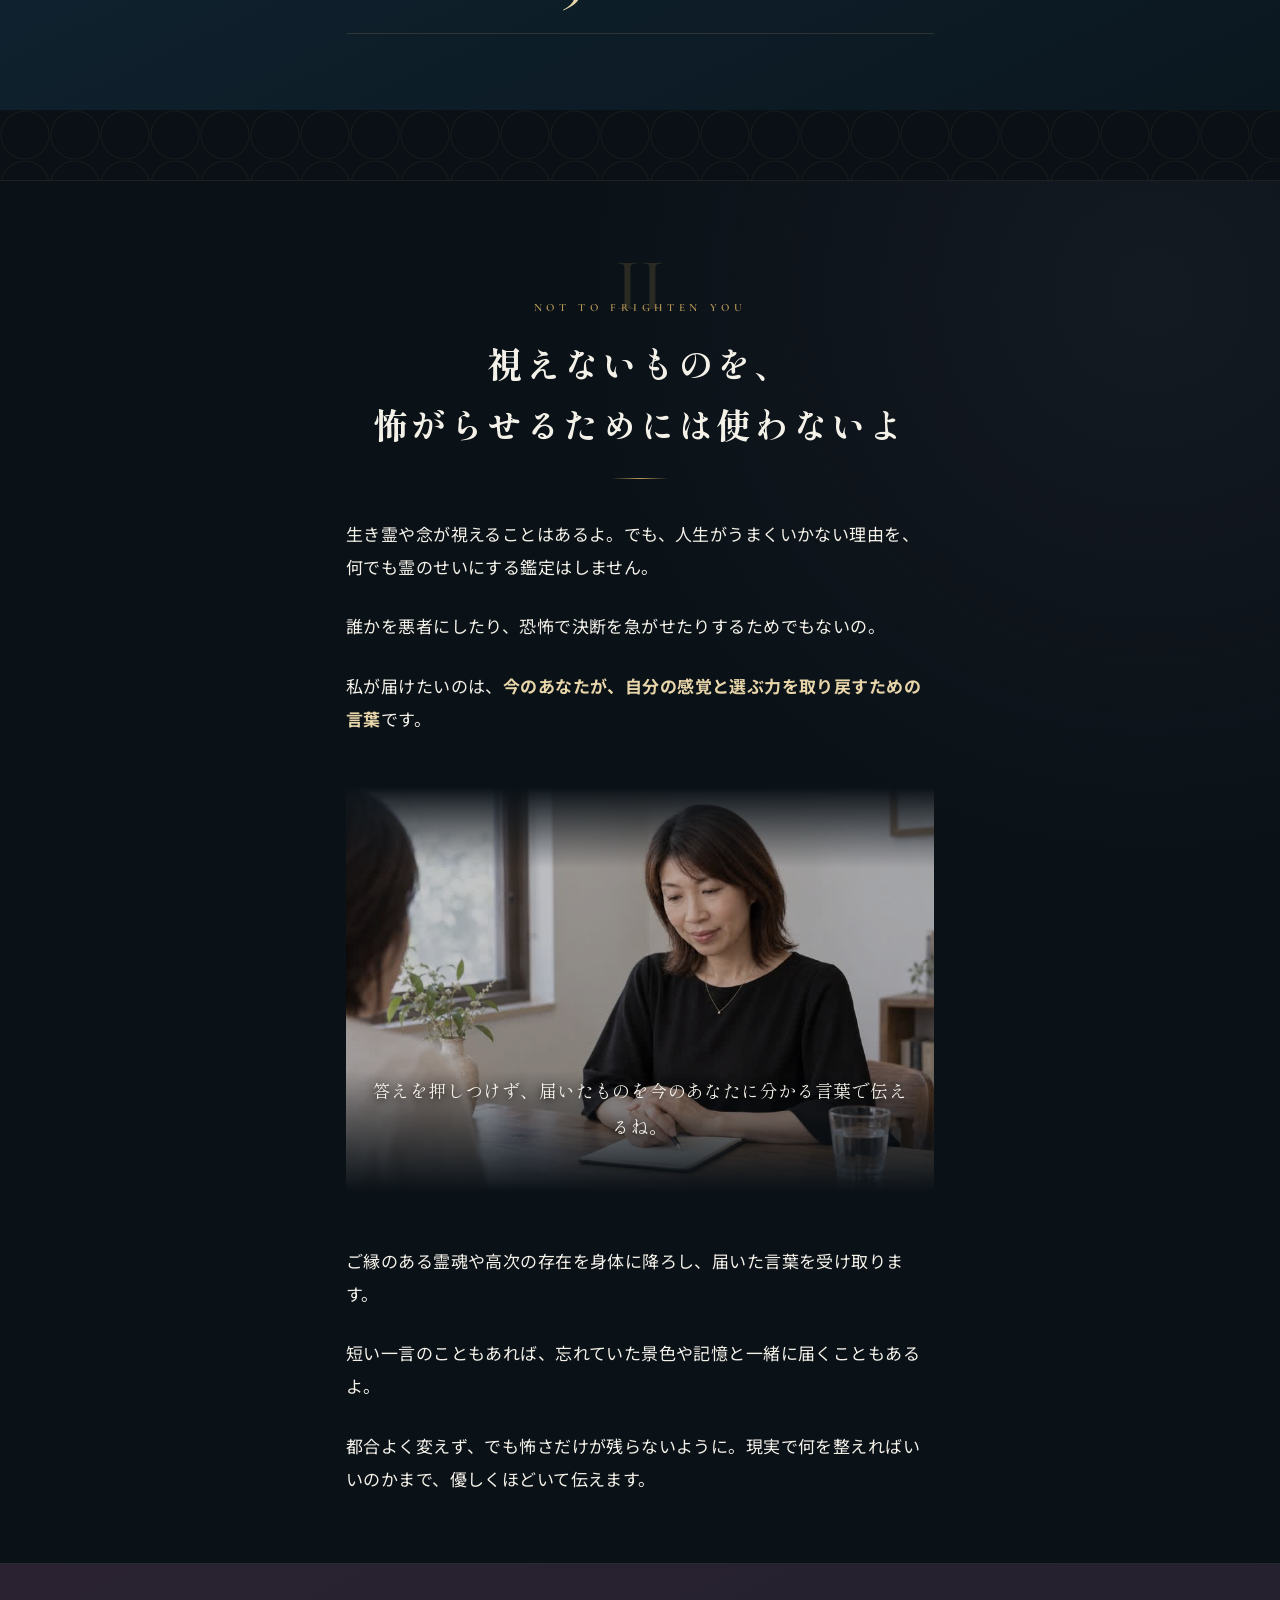
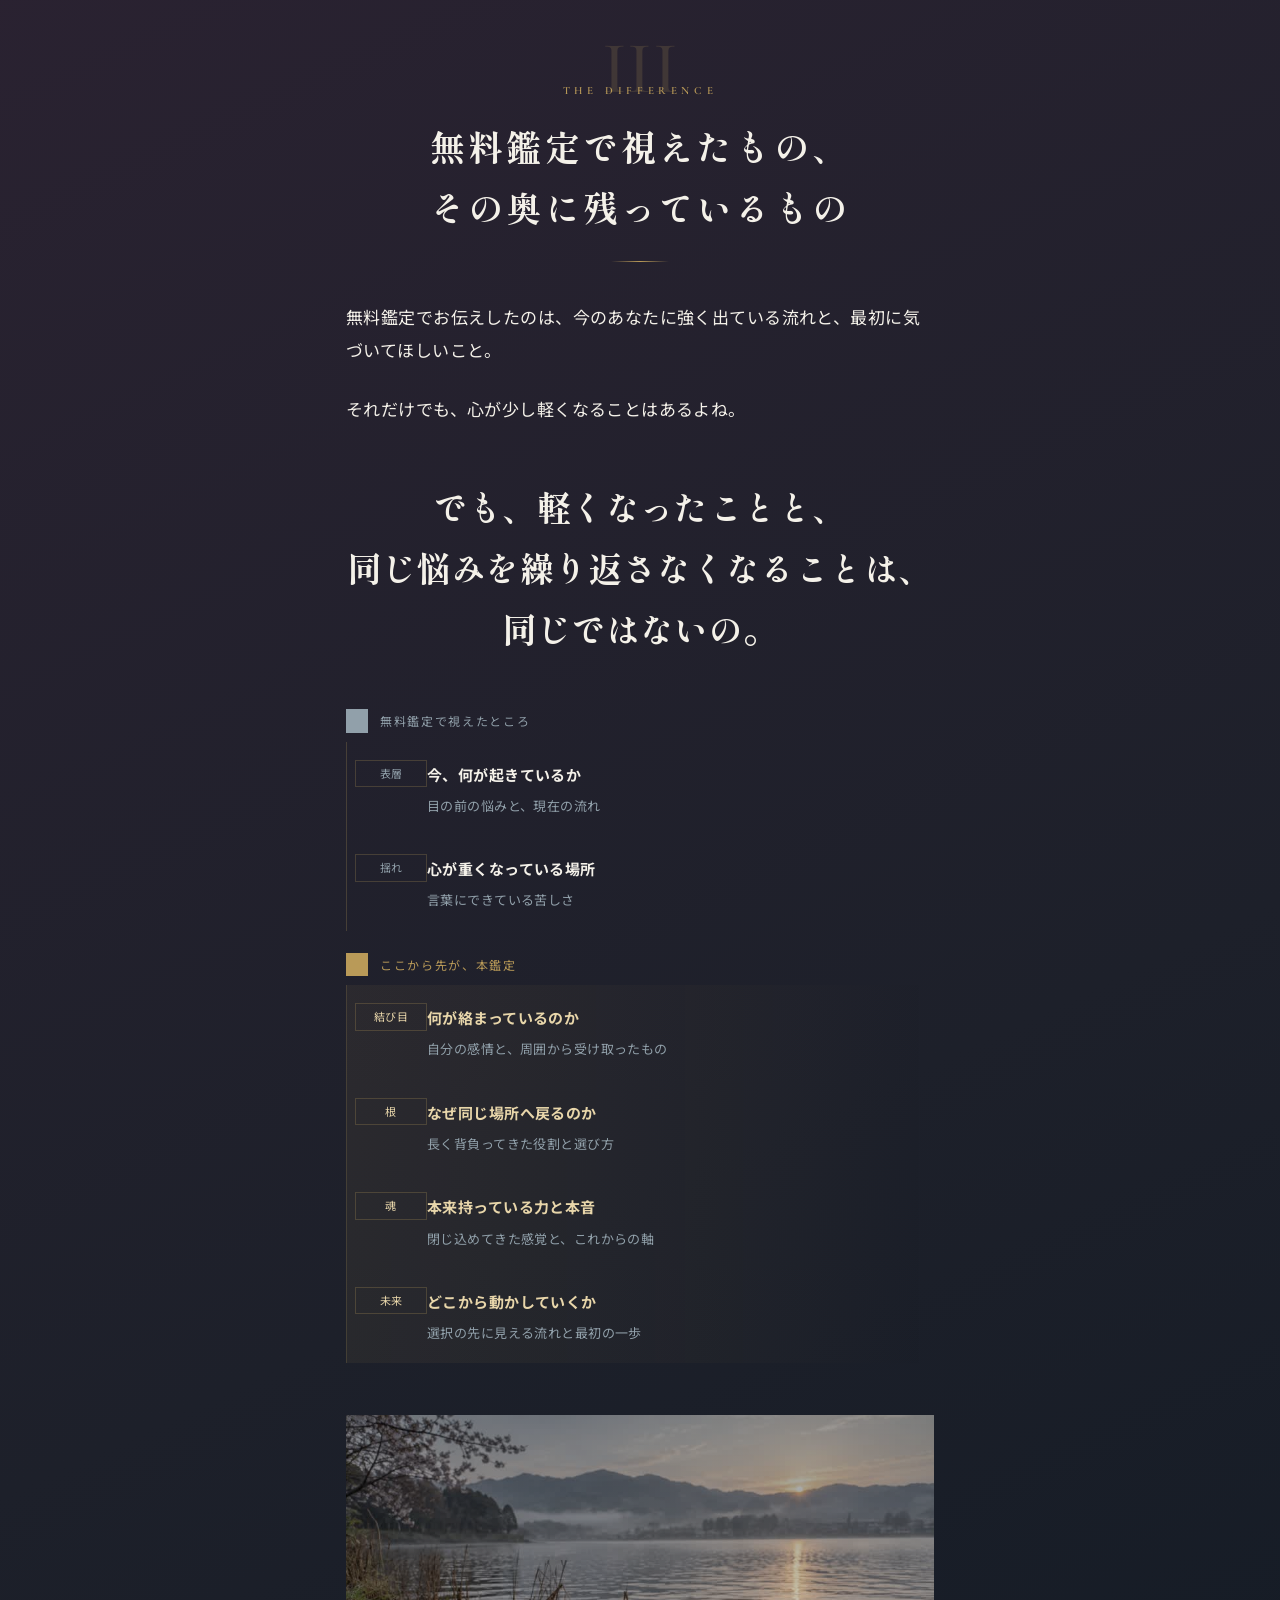
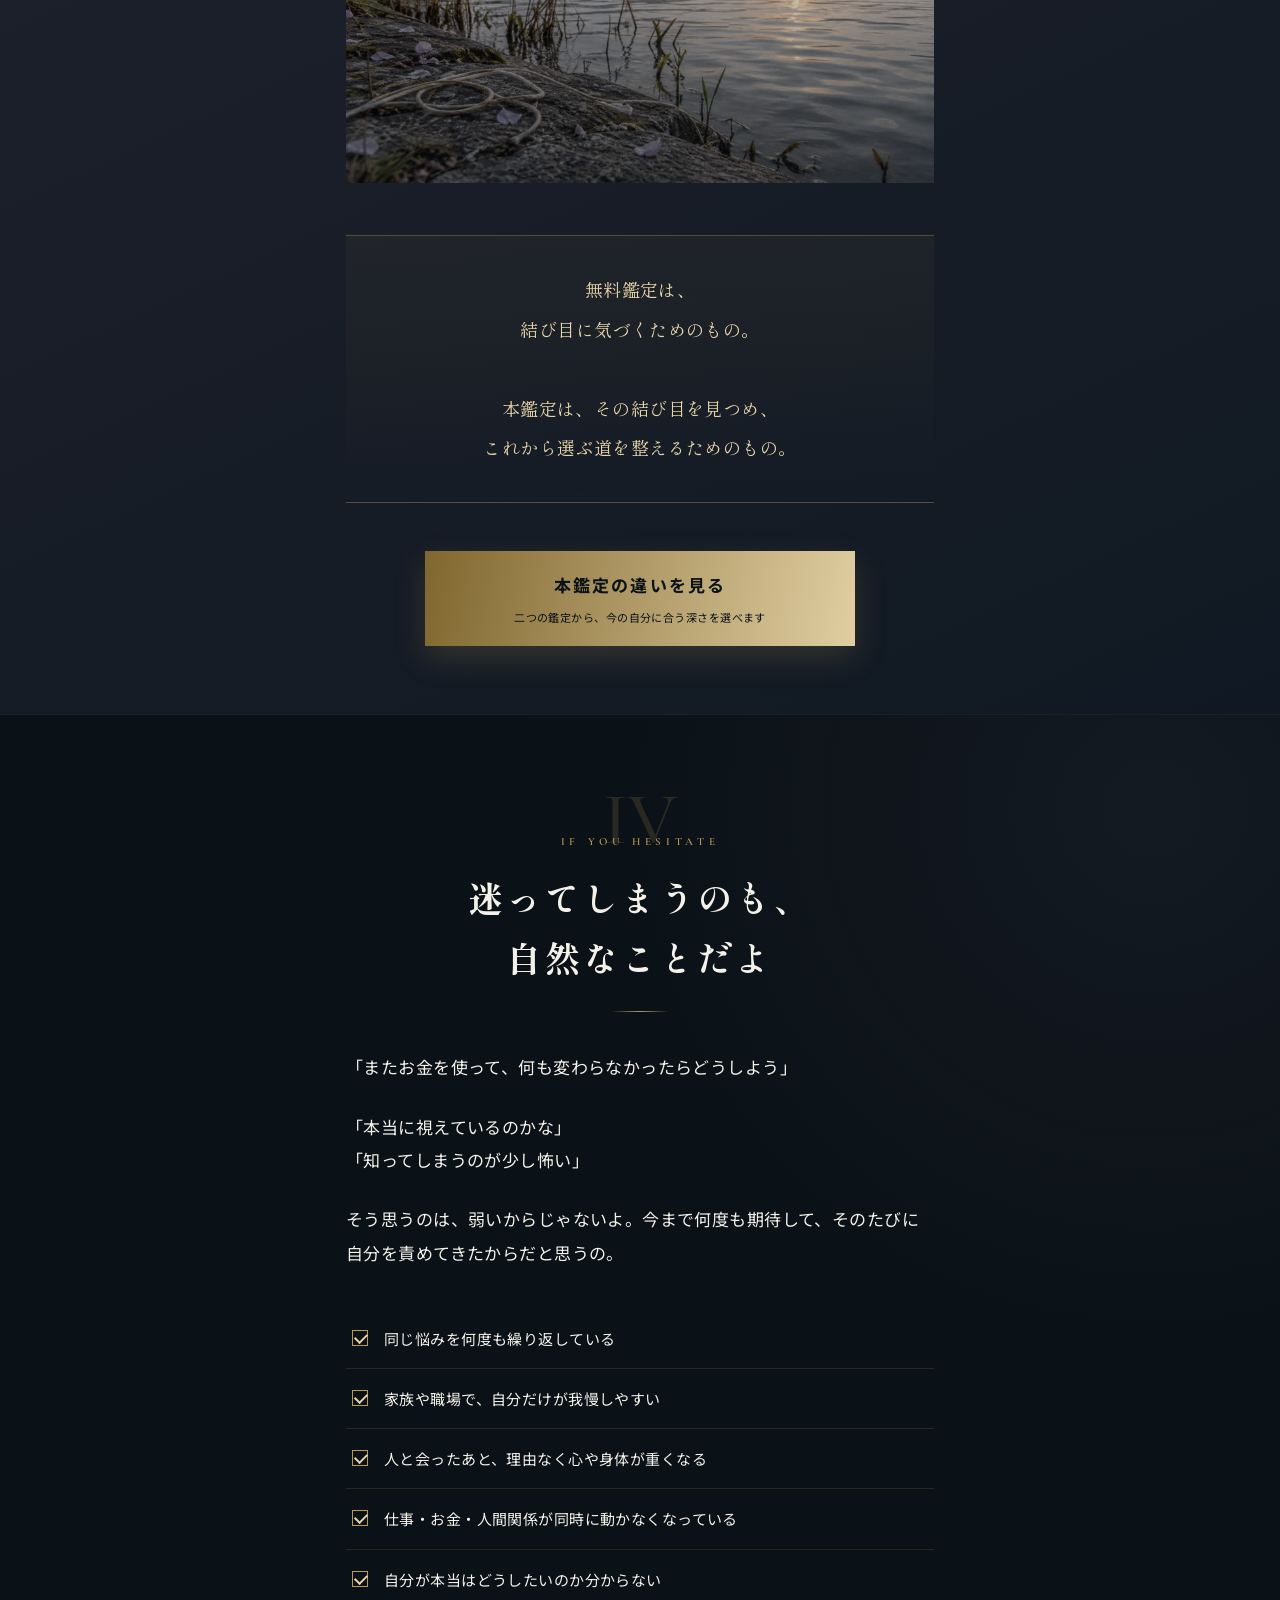
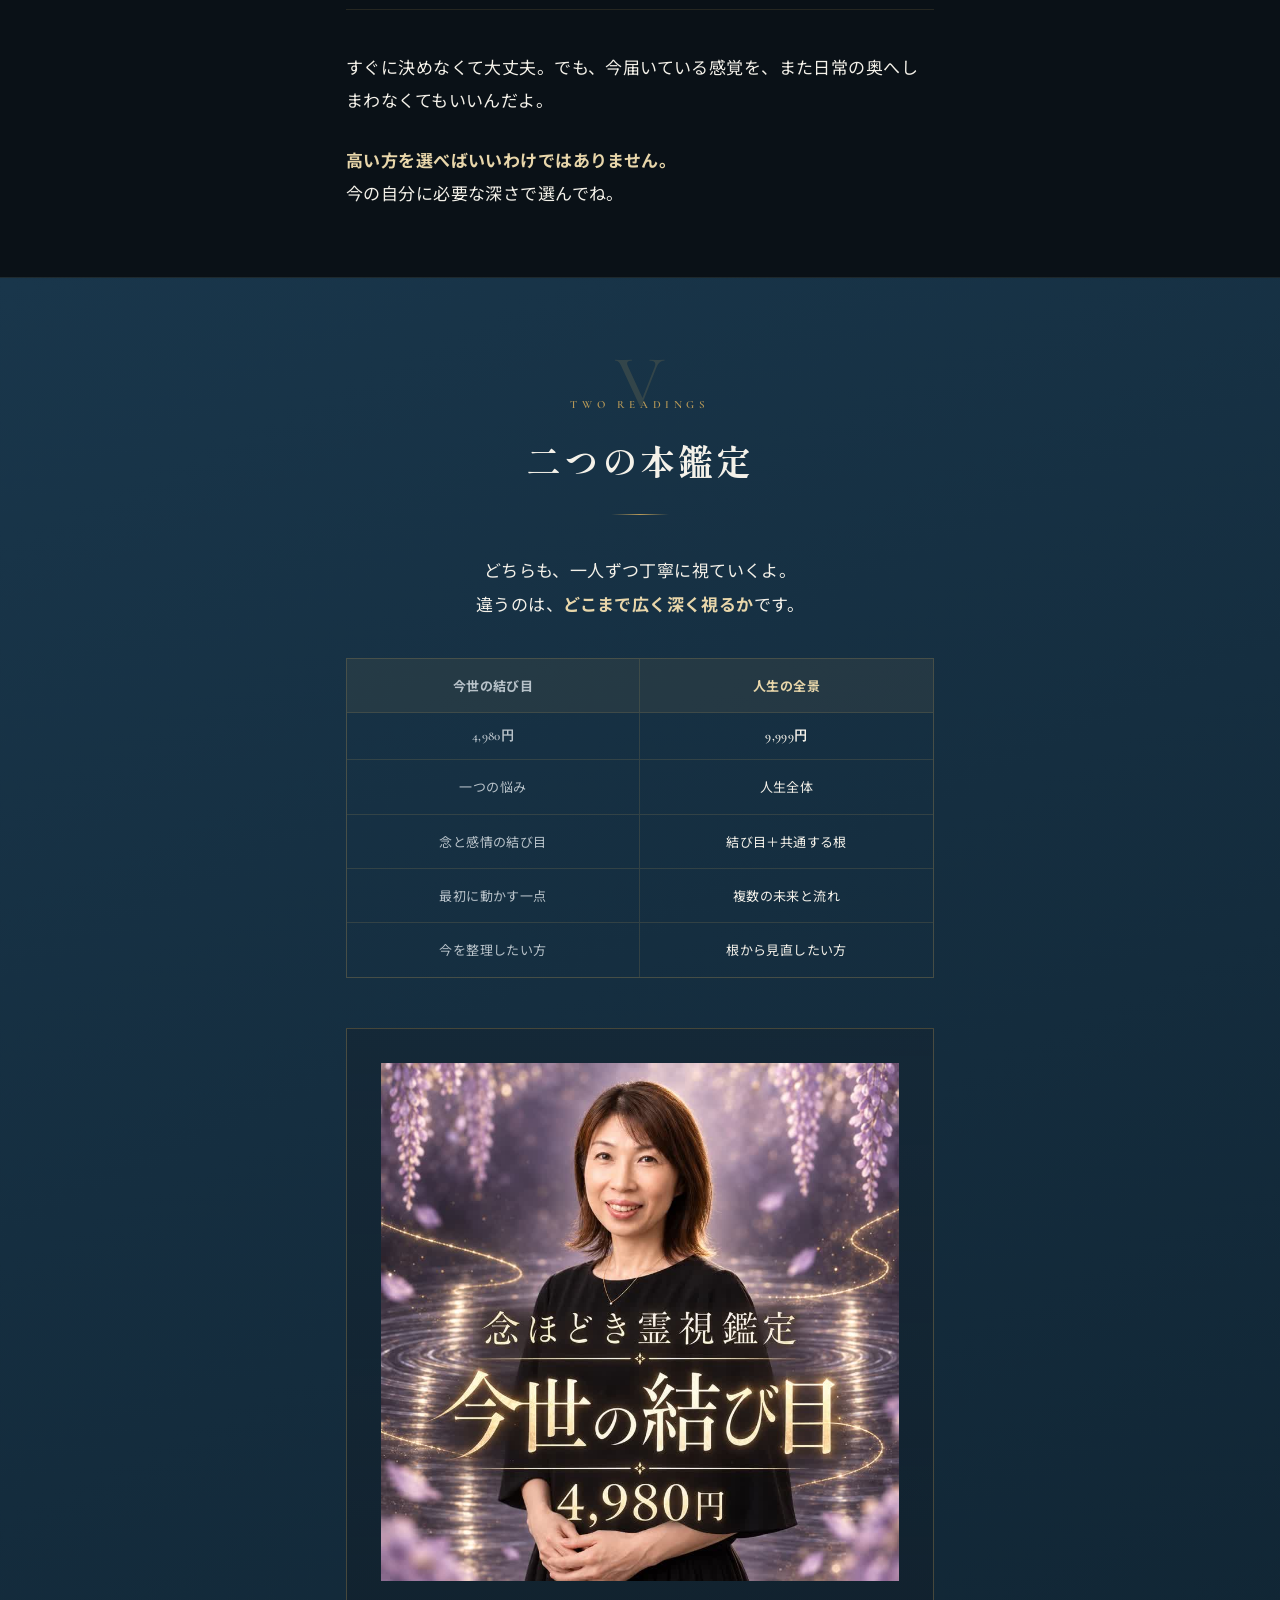
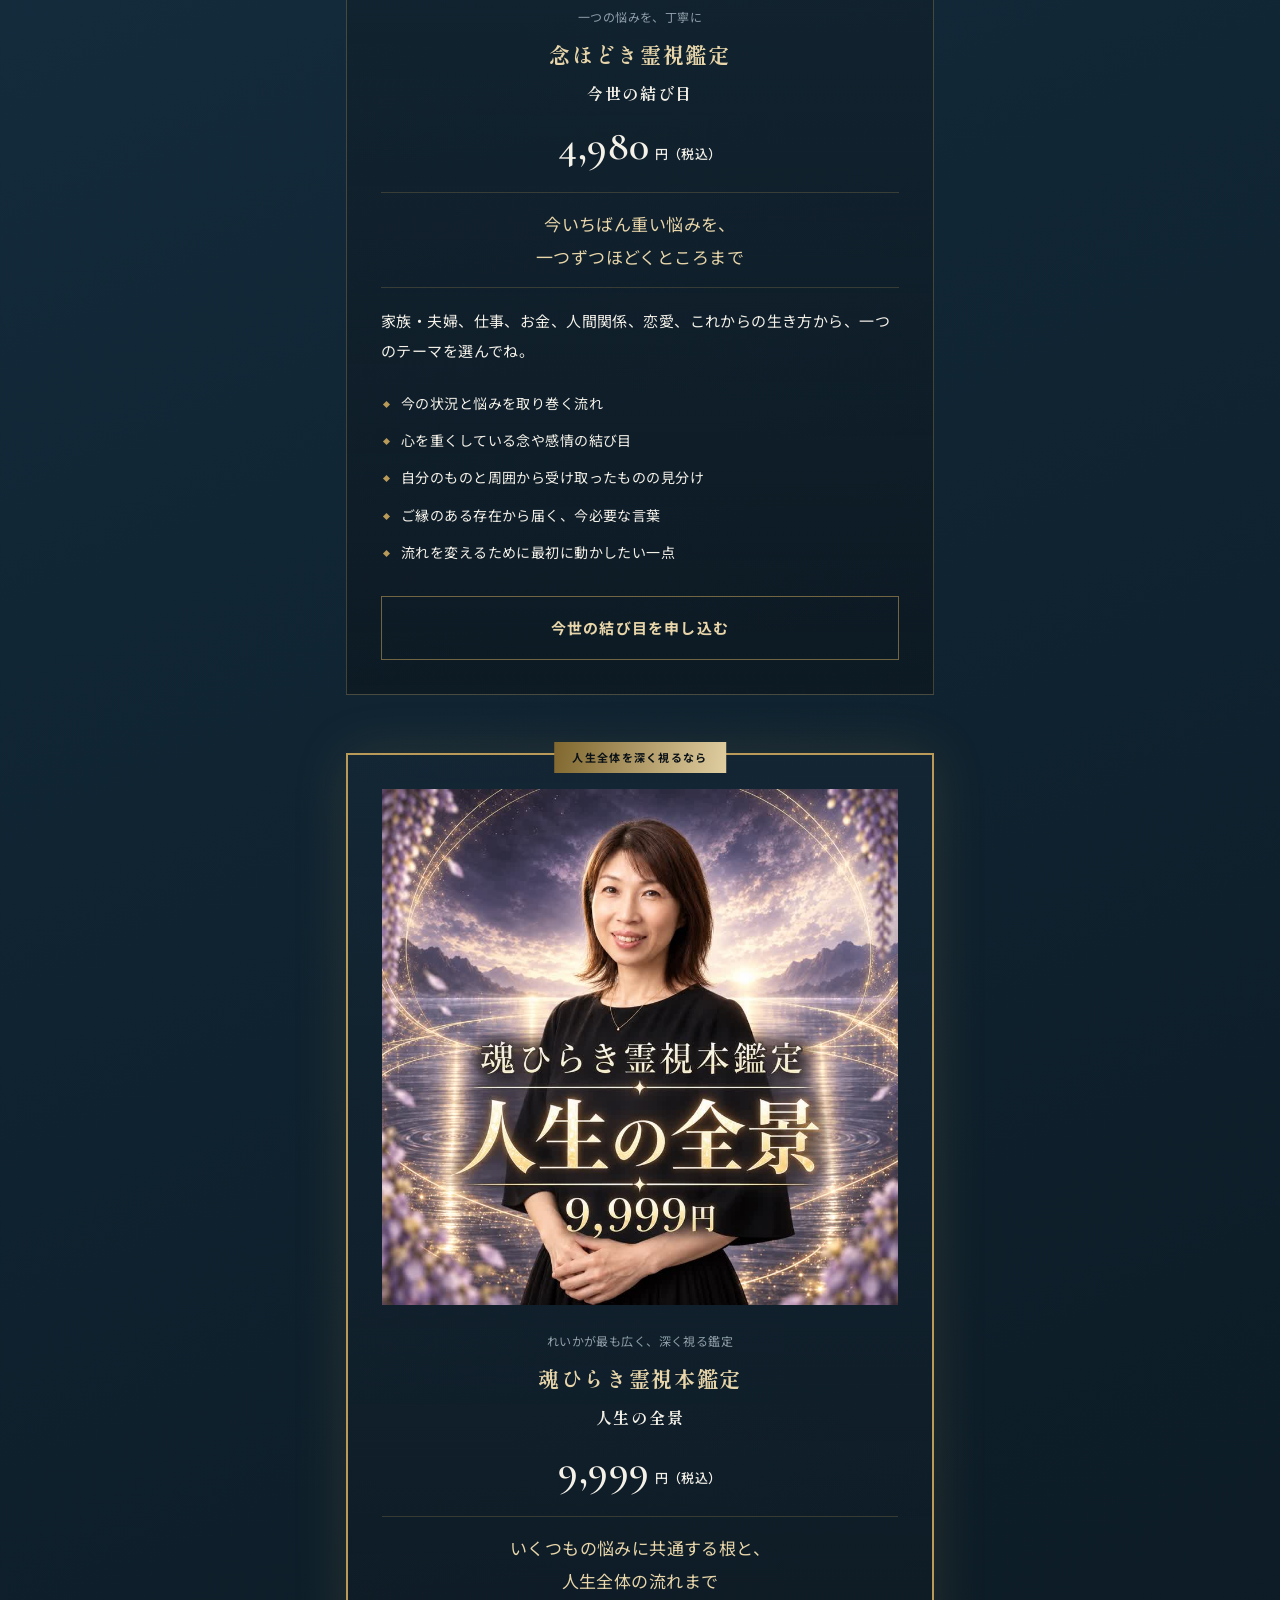
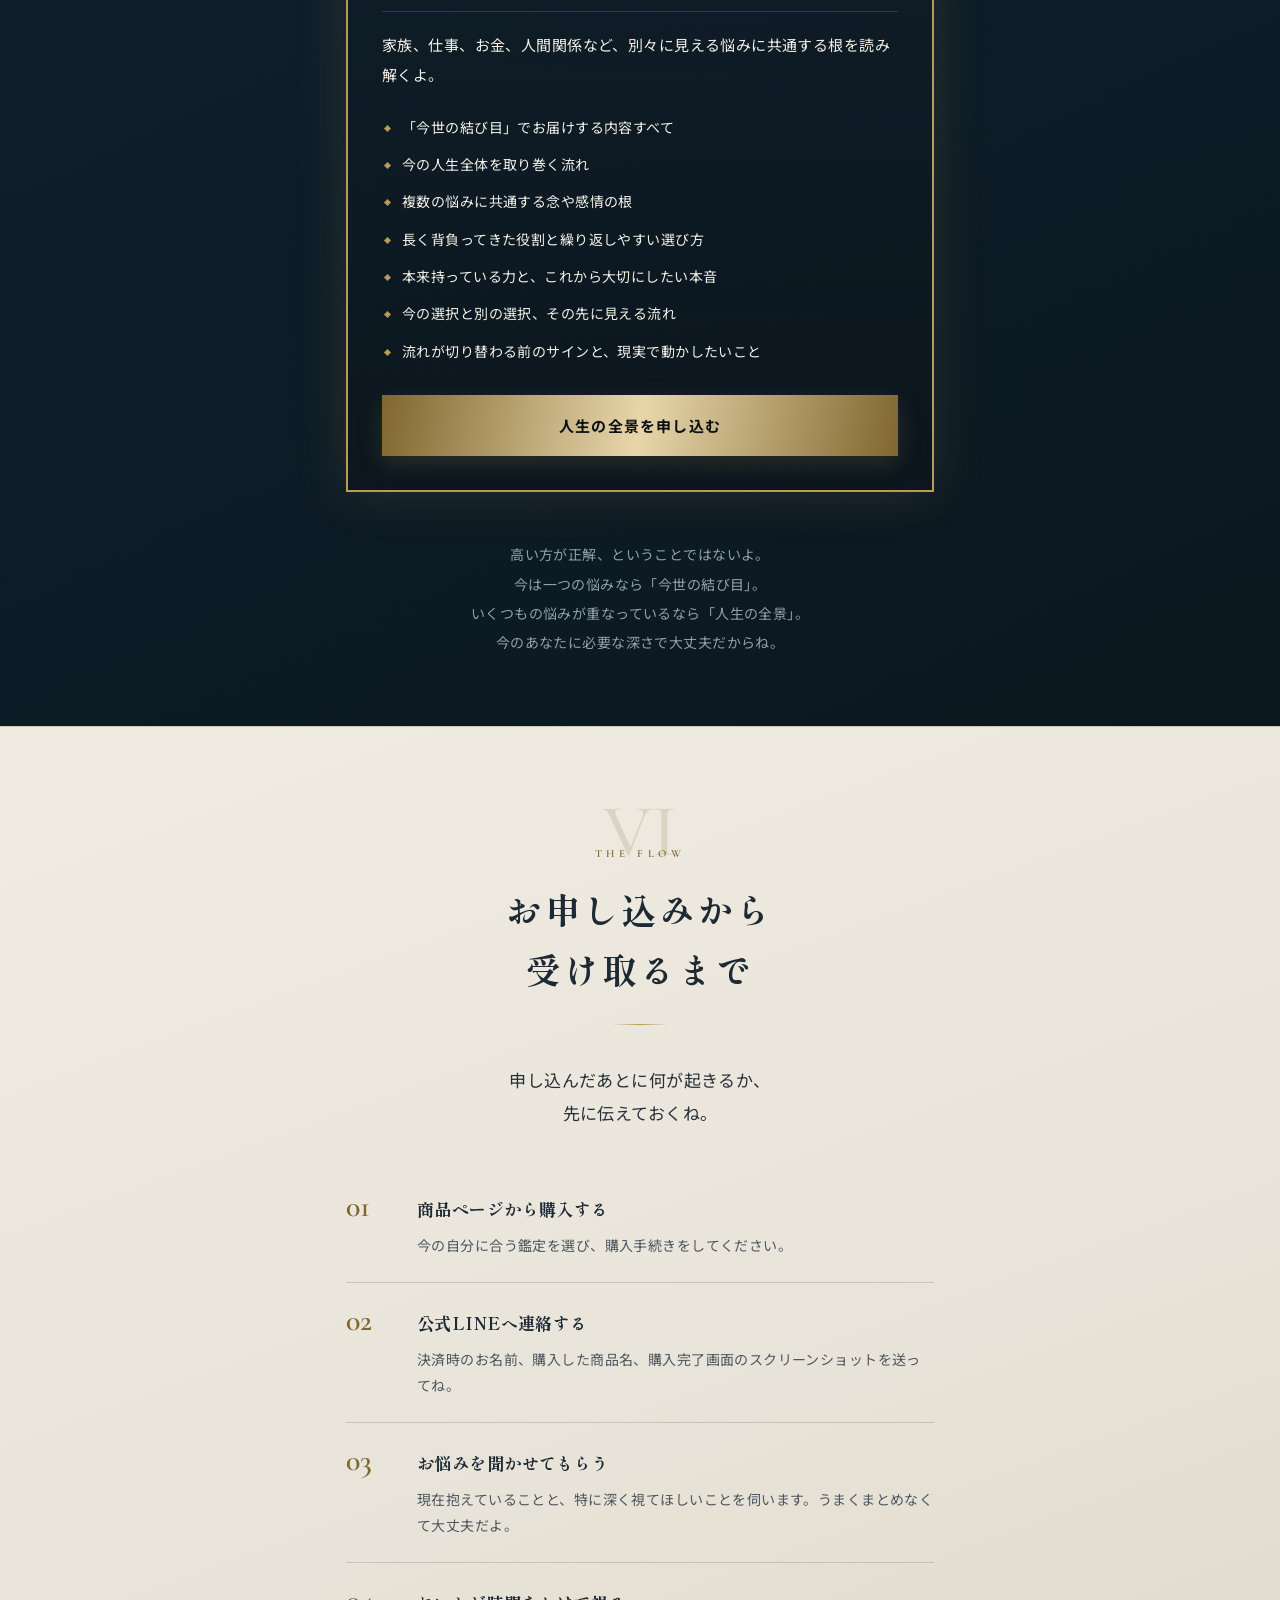
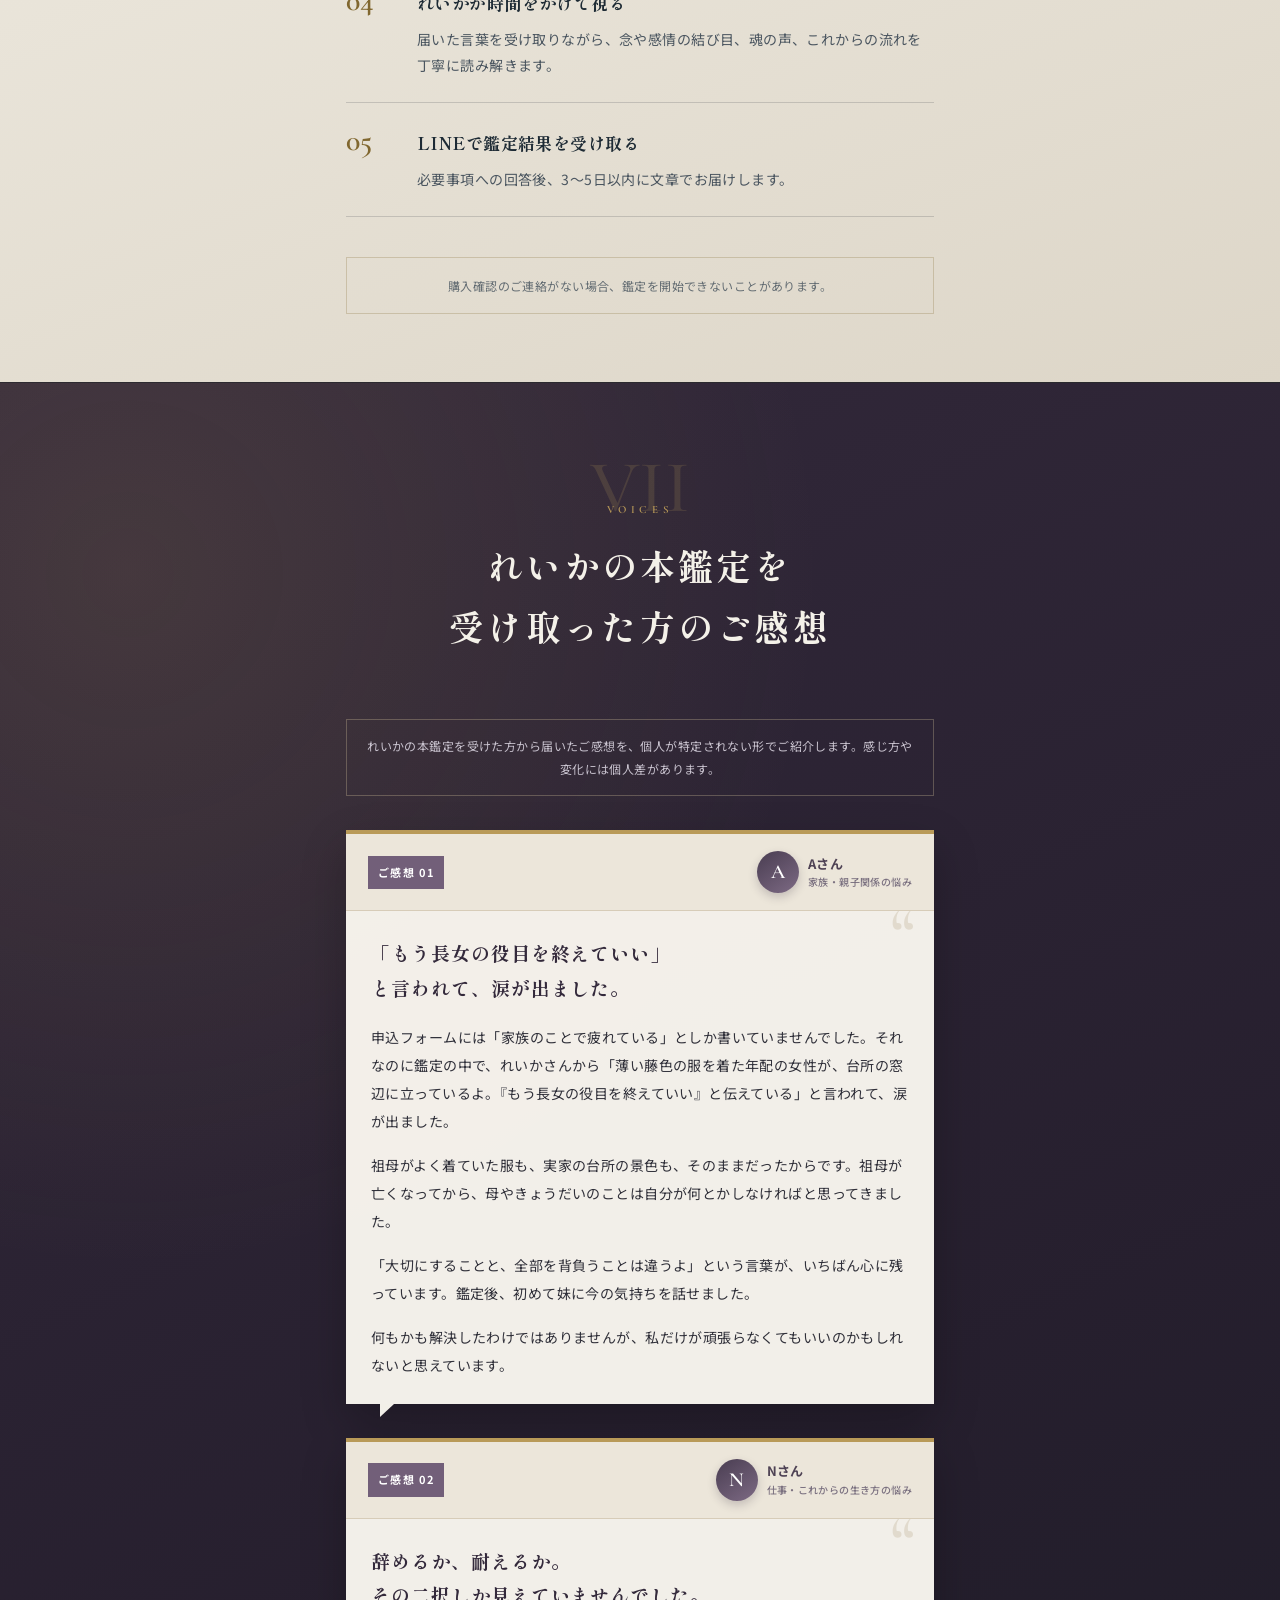
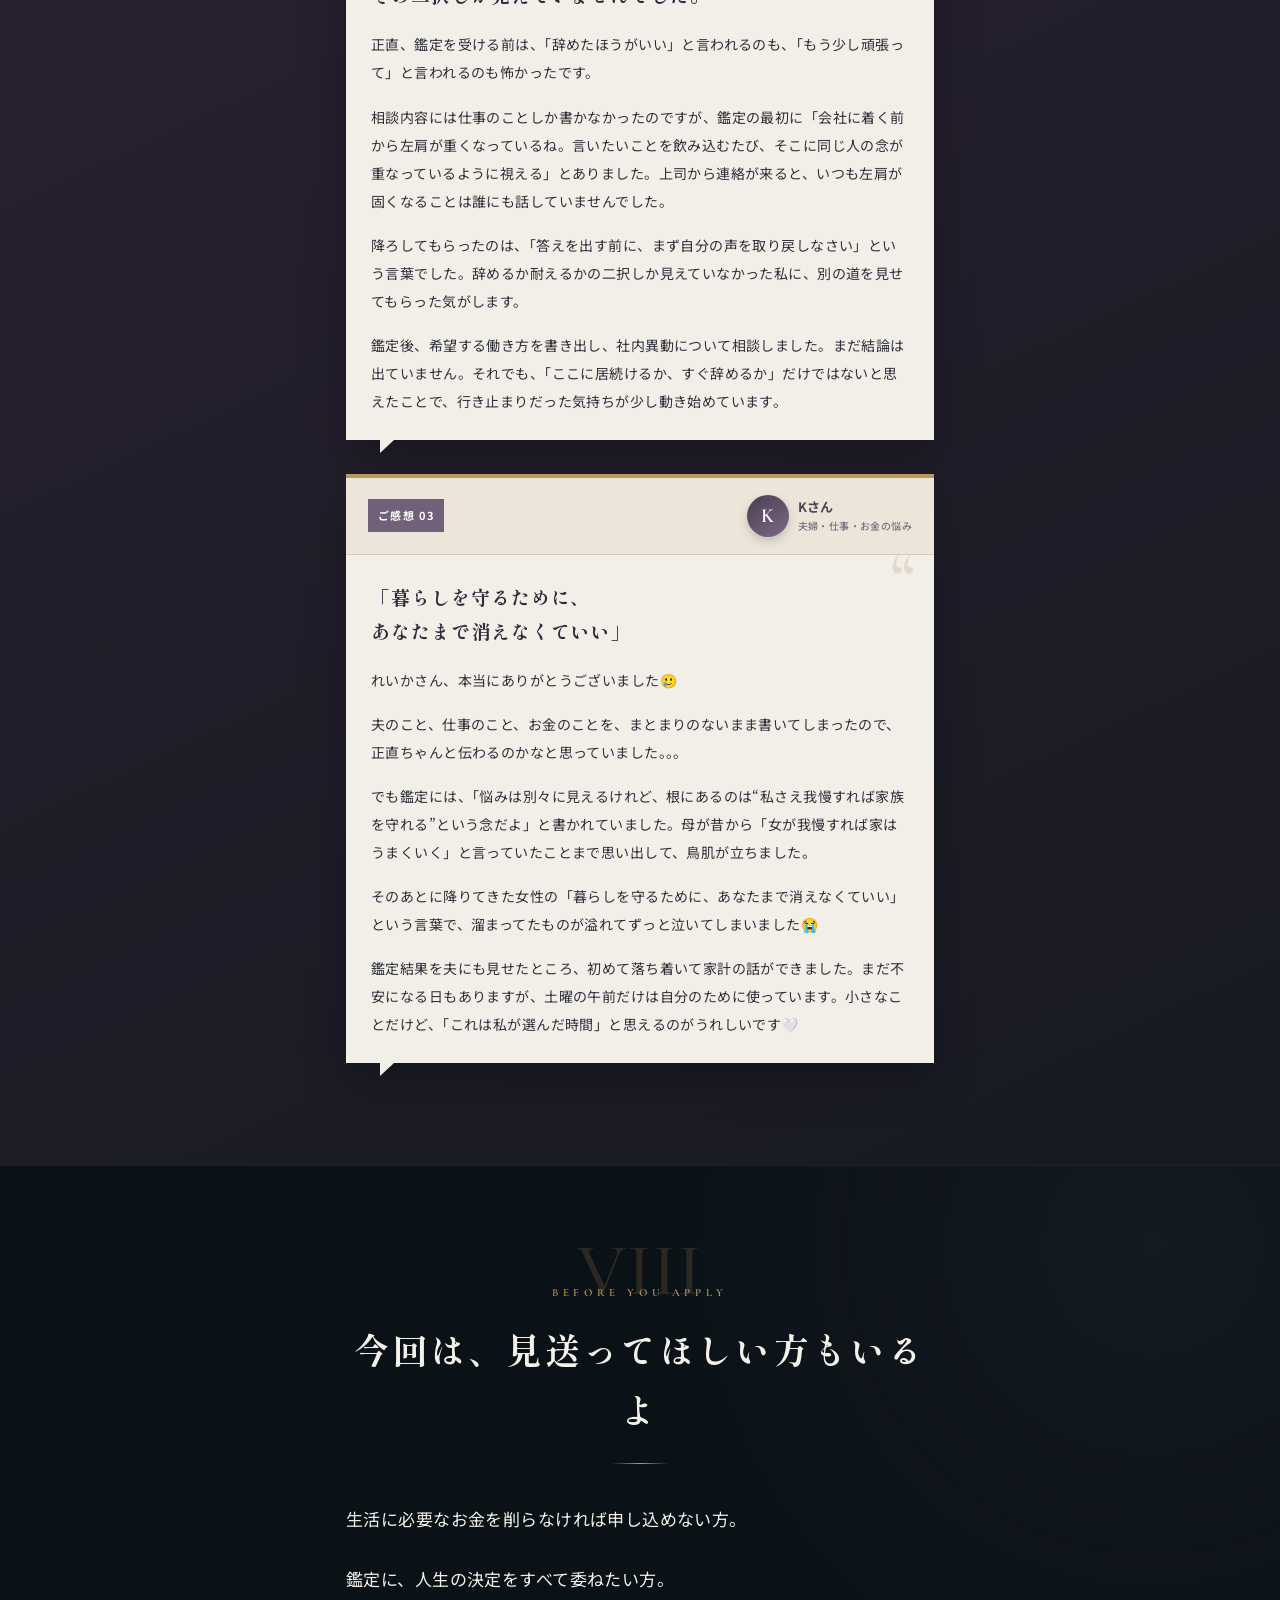
==== commit b37a6a9d: "Align LP deadlines with Tenka: first visit + 8/3 calendar days" ====
--- a/index.html
+++ b/index.html
@@ -12,7 +12,7 @@
   <link href="https://fonts.googleapis.com/css2?family=Cormorant+Garamond:wght@400;500;600&amp;family=Noto+Sans+JP:wght@400;500;600;700&amp;family=Shippori+Mincho+B1:wght@400;500;600;700;800&amp;display=swap" rel="stylesheet">
   <link rel="stylesheet" href="styles.css?v=20261009-1">
 </head>
-<body data-deadline-key="reika_kantei_v1" data-deadline-hours="72">
+<body data-deadline-key="reika_kantei_v1" data-deadline-days="8">
   <div class="progress" aria-hidden="true"><span id="progressBar"></span></div>
 
   <header class="hero" id="top">
@@ -39,16 +39,17 @@
 
   <section class="limited-offer" aria-labelledby="limited-title">
     <div class="limit-box reveal">
-      <span class="limit-tag">3日間の優先案内</span>
+      <span class="limit-tag">8日間の優先案内</span>
       <h2 id="limited-title">無料鑑定を受け取った方へ、<br><em>心が動いた今</em>を大切にしてほしい</h2>
-      <p>このページを初めて開いてから3日間を、今の重さをどこまで視てもらいたいか考えるための目安にしてね。期間を過ぎても、お申し込みは引き続きできます。</p>
+      <p>このページを初めて開いた日の8日後の24時までを、今の重さをどこまで視てもらいたいか考えるための目安にしてね。期間を過ぎても、お申し込みは引き続きできます。</p>
+      <p>このページを初めて開いた日を基準に、8日後の24時まで。再読み込みしても残り時間は戻りません。</p>
       <div class="countdown" role="timer" aria-label="優先案内期間の残り時間" aria-live="polite">
         <div><b data-d>2</b><span>日</span></div><i>:</i>
         <div><b data-h>23</b><span>時間</span></div><i>:</i>
         <div><b data-m>59</b><span>分</span></div><i>:</i>
         <div><b data-s>59</b><span>秒</span></div>
       </div>
-      <div class="countdown-expired" role="status">3日間の優先案内期間は終了しました。<br><strong>本鑑定のお申し込みは、引き続き受け付けています。</strong></div>
+      <div class="countdown-expired" role="status">8日間の優先案内期間は終了しました。<br><strong>本鑑定のお申し込みは、引き続き受け付けています。</strong></div>
       <div class="urgency" aria-label="今月お受けできる本鑑定枠の残り状況">
         <div class="urgency-head"><span>今月お受けできる本鑑定枠</span><strong>残りわずか</strong></div>
         <div class="urgency-track"><span></span></div>
@@ -350,6 +351,6 @@
     <a href="#readings">鑑定を選ぶ</a>
   </div>
 
-  <script src="script.js?v=20261009-3"></script>
+  <script src="script.js?v=20261020-deadline"></script>
 </body>
 </html>
